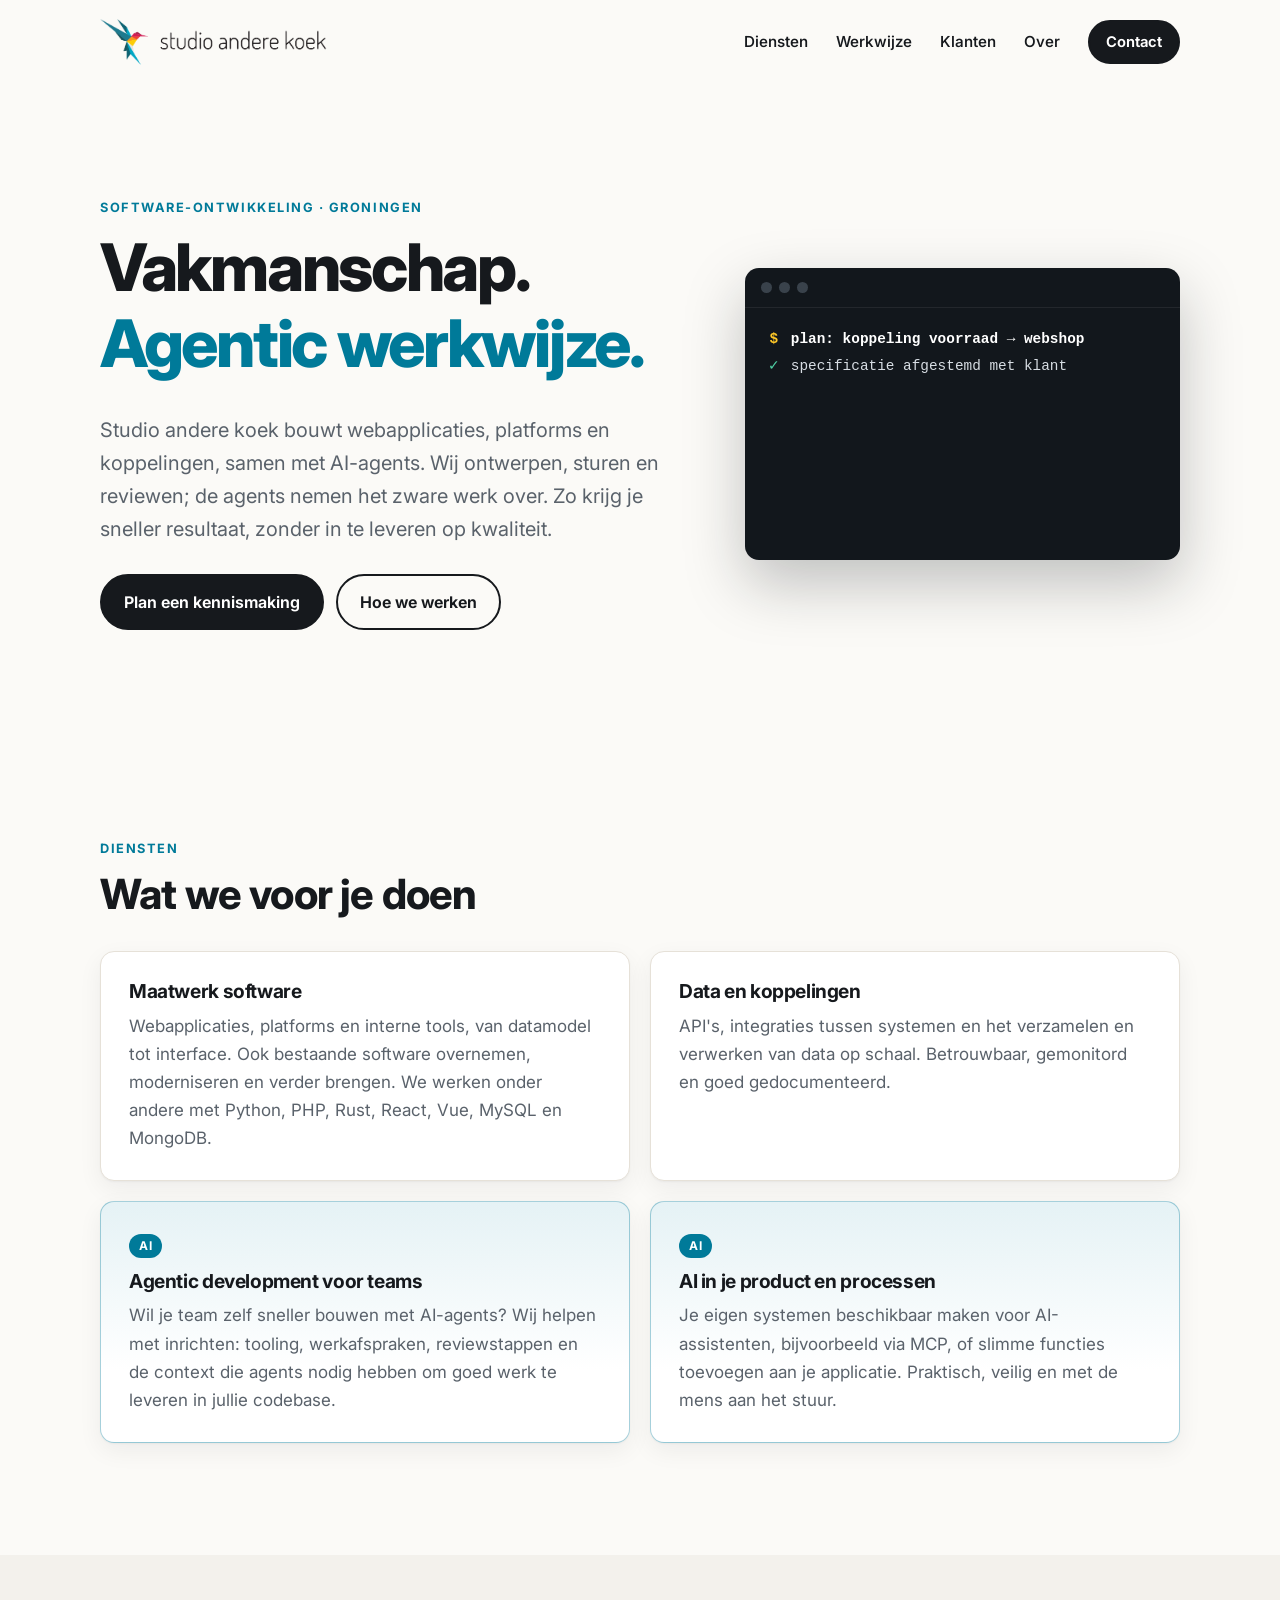
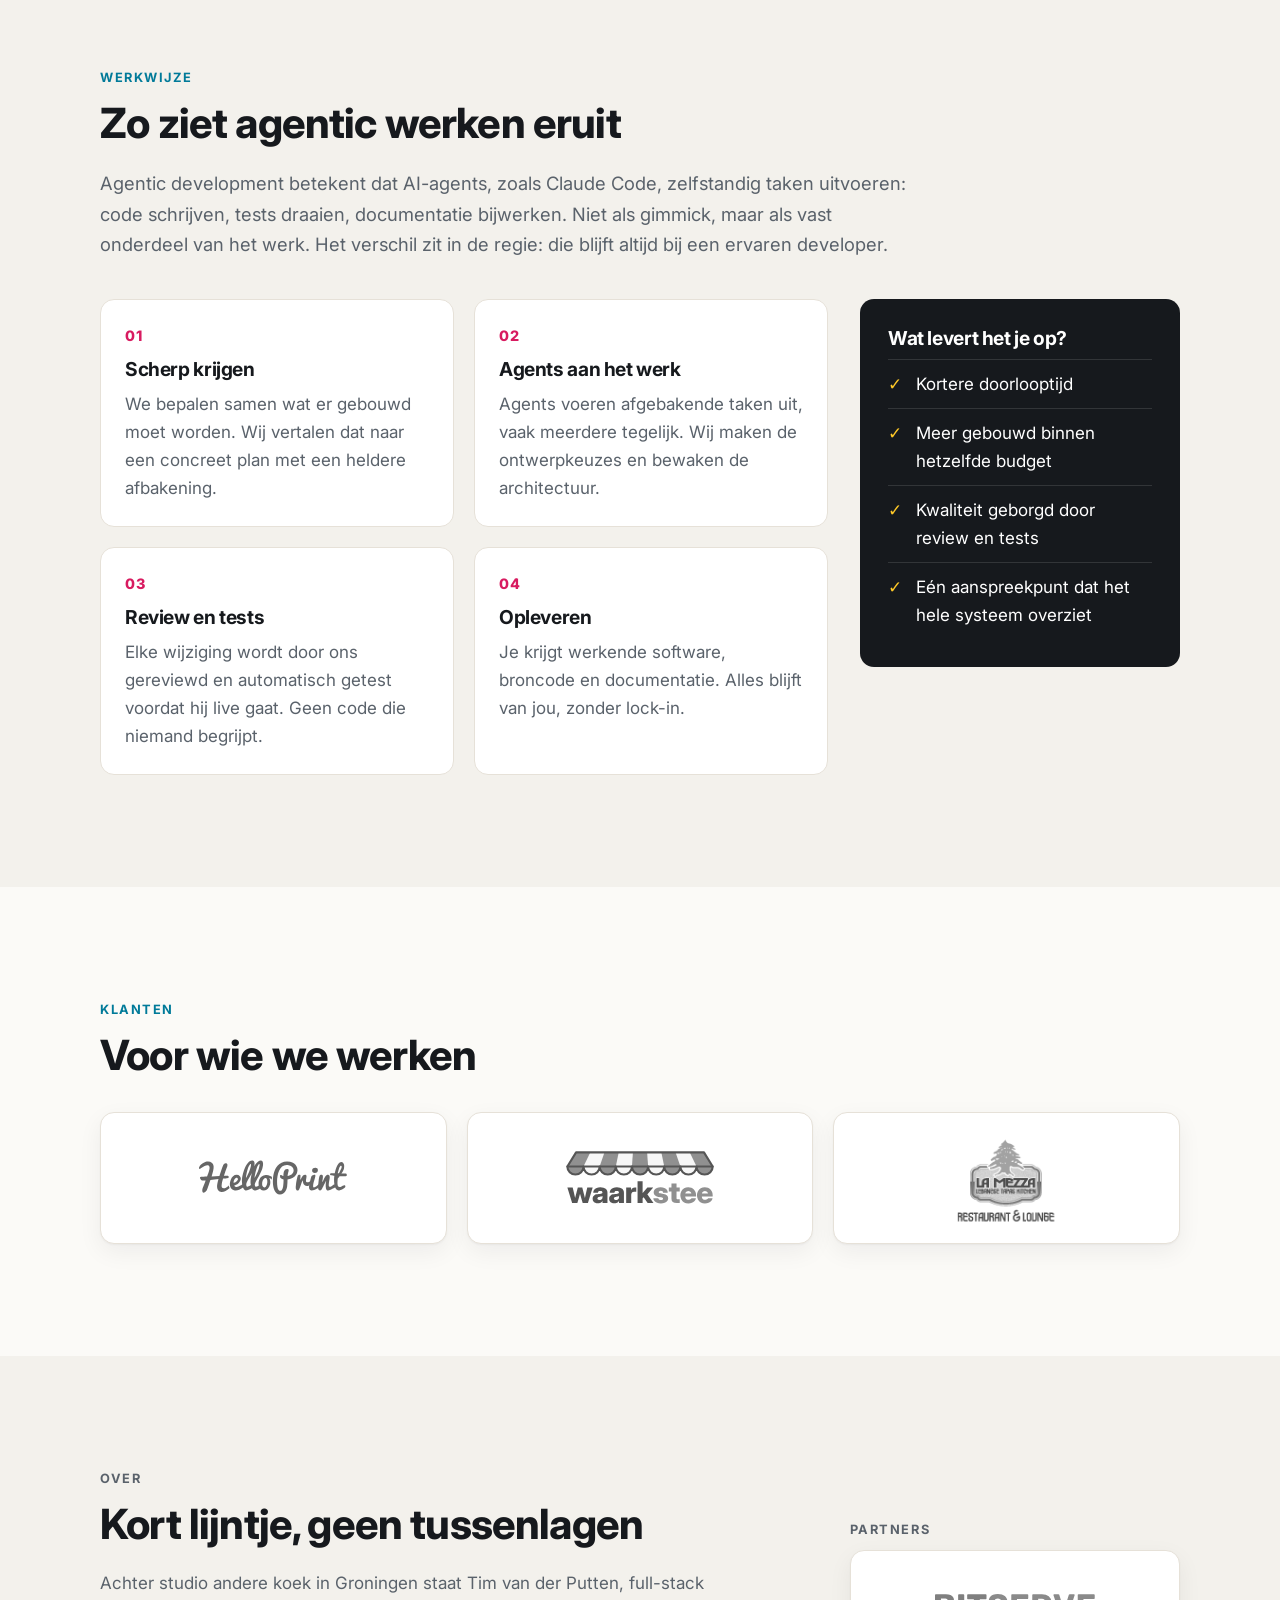
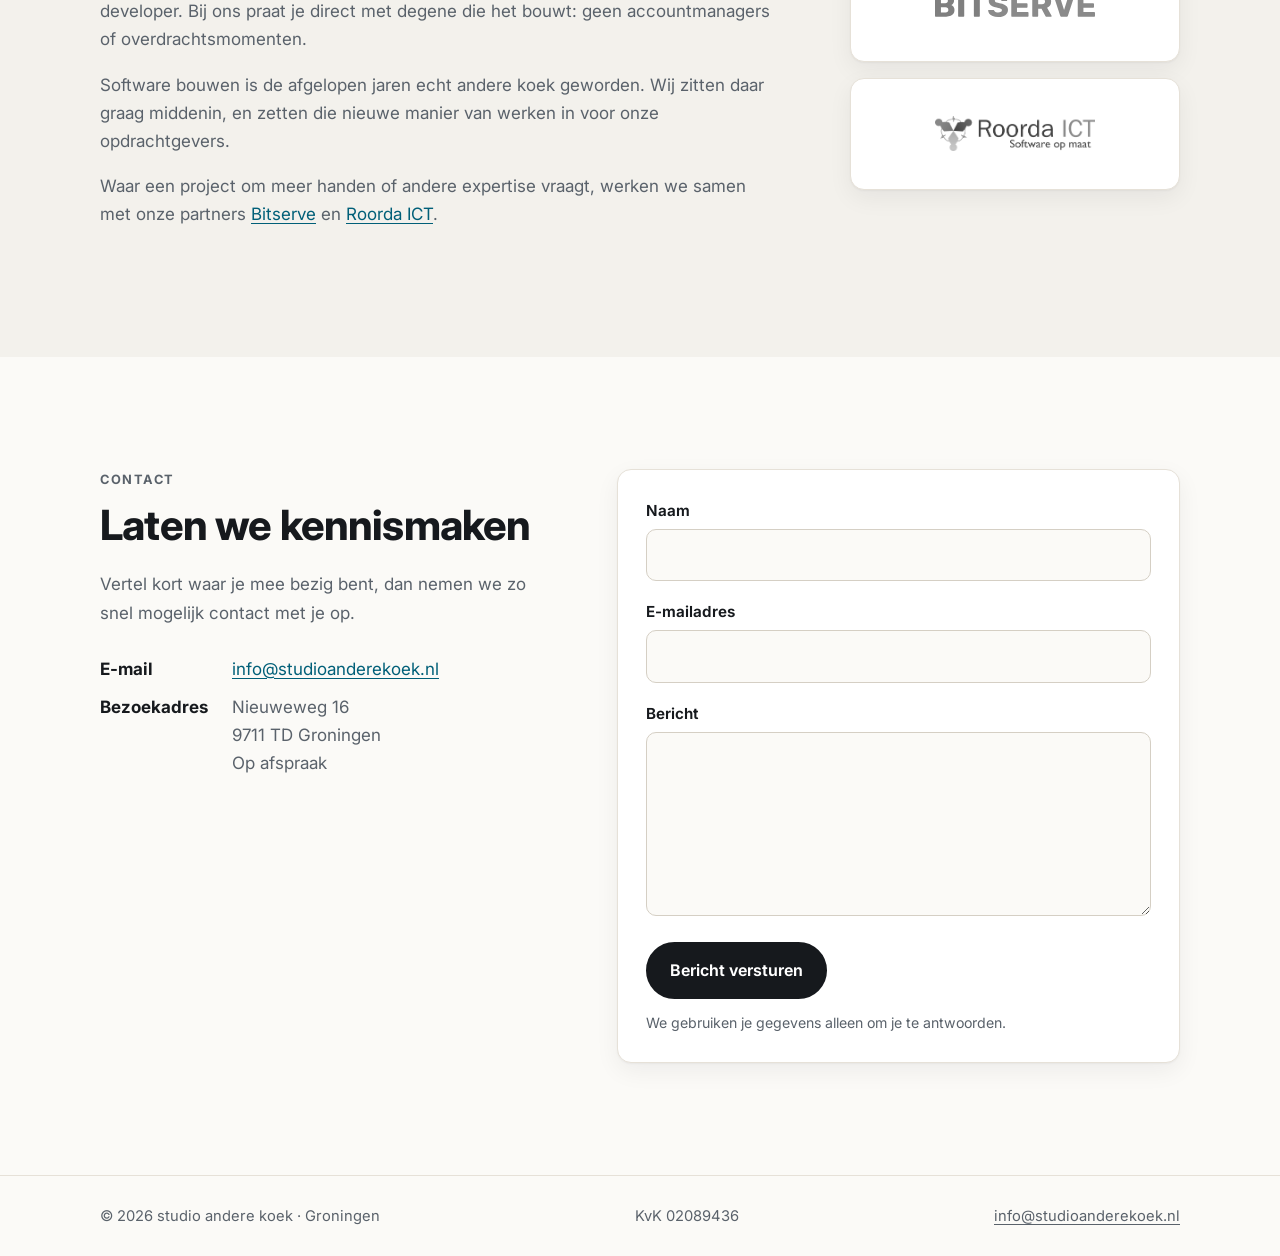
==== index.html @ f9247e09 "Logo-link scrolt weer helemaal naar boven id="top" stond op de sticky header, waardoor #top naar de " ====
<!doctype html>
<html lang="nl">
<head>
  <meta charset="utf-8">
  <meta name="viewport" content="width=device-width, initial-scale=1">
  <title>studio andere koek · software-ontwikkeling en agentic development in Groningen</title>
  <meta name="description" content="Studio andere koek bouwt webapplicaties, platforms en koppelingen met een agentic werkwijze: AI-agents doen het zware werk, ervaring houdt de regie.">
  <link rel="canonical" href="https://studioanderekoek.nl/">
  <meta property="og:type" content="website">
  <meta property="og:url" content="https://studioanderekoek.nl/">
  <meta property="og:title" content="studio andere koek">
  <meta property="og:description" content="Vakmanschap en een agentic werkwijze. Software-ontwikkeling vanuit Groningen.">
  <meta property="og:image" content="https://studioanderekoek.nl/img/logo.png">
  <meta name="theme-color" content="#fbfaf7">
  <link rel="icon" href="favicon.ico" sizes="16x16">
  <link rel="icon" type="image/png" href="img/icon-180.png">
  <link rel="apple-touch-icon" href="img/icon-180.png">
  <link rel="preload" href="fonts/inter.woff2" as="font" type="font/woff2" crossorigin>
  <link rel="stylesheet" href="css/style.css">
</head>
<body>

<a class="skip" href="#main">Naar de inhoud</a>

<header class="site-header">
  <div class="wrap header-row">
    <a class="brand" href="#top">
      <img src="img/logo.png" alt="studio andere koek" width="1177" height="234">
    </a>
    <nav class="nav" aria-label="Hoofdmenu">
      <a href="#diensten">Diensten</a>
      <a href="#werkwijze">Werkwijze</a>
      <a href="#klanten">Klanten</a>
      <a href="#over">Over</a>
      <a class="btn btn-small" href="#contact">Contact</a>
    </nav>
  </div>
</header>

<main id="main">

  <!-- HERO -->
  <section class="hero">
    <div class="wrap hero-grid">
      <div>
        <p class="eyebrow">Software-ontwikkeling · Groningen</p>
        <h1>Vakmanschap.<br><span class="accent">Agentic werkwijze.</span></h1>
        <p class="lead">
          Studio andere koek bouwt webapplicaties, platforms en koppelingen, samen met AI-agents.
          Wij ontwerpen, sturen en reviewen; de agents nemen het zware werk over. Zo krijg je sneller resultaat, zonder in te leveren op kwaliteit.
        </p>
        <div class="actions">
          <a class="btn" href="#contact">Plan een kennismaking</a>
          <a class="btn btn-ghost" href="#werkwijze">Hoe we werken</a>
        </div>
      </div>

      <figure class="terminal" aria-label="Voorbeeld van een agentic werksessie">
        <div class="terminal-bar" aria-hidden="true"><span></span><span></span><span></span></div>
        <ol class="terminal-body" id="terminal">
          <li class="t-cmd">plan: koppeling voorraad → webshop</li>
          <li class="t-done">specificatie afgestemd met klant</li>
          <li class="t-run">agent 1 · API-client + tests</li>
          <li class="t-run">agent 2 · synchronisatie-job</li>
          <li class="t-run">agent 3 · beheerscherm</li>
          <li class="t-done">menselijke review · alle tests groen</li>
          <li class="t-ship">klaar voor livegang</li>
        </ol>
      </figure>
    </div>
  </section>

  <!-- DIENSTEN -->
  <section class="section" id="diensten">
    <div class="wrap">
      <p class="eyebrow">Diensten</p>
      <h2>Wat we voor je doen</h2>
      <div class="grid grid-2">
        <article class="card">
          <h3>Maatwerk software</h3>
          <p>Webapplicaties, platforms en interne tools, van datamodel tot interface. Ook bestaande software overnemen, moderniseren en verder brengen. We werken onder andere met Python, PHP, Rust, React, Vue, MySQL en MongoDB.</p>
        </article>
        <article class="card">
          <h3>Data en koppelingen</h3>
          <p>API's, integraties tussen systemen en het verzamelen en verwerken van data op schaal. Betrouwbaar, gemonitord en goed gedocumenteerd.</p>
        </article>
        <article class="card card-ai">
          <span class="chip">AI</span>
          <h3>Agentic development voor teams</h3>
          <p>Wil je team zelf sneller bouwen met AI-agents? Wij helpen met inrichten: tooling, werkafspraken, reviewstappen en de context die agents nodig hebben om goed werk te leveren in jullie codebase.</p>
        </article>
        <article class="card card-ai">
          <span class="chip">AI</span>
          <h3>AI in je product en processen</h3>
          <p>Je eigen systemen beschikbaar maken voor AI-assistenten, bijvoorbeeld via MCP, of slimme functies toevoegen aan je applicatie. Praktisch, veilig en met de mens aan het stuur.</p>
        </article>
      </div>
    </div>
  </section>

  <!-- WERKWIJZE -->
  <section class="section section-alt" id="werkwijze">
    <div class="wrap">
      <p class="eyebrow">Werkwijze</p>
      <h2>Zo ziet agentic werken eruit</h2>
      <p class="intro">
        Agentic development betekent dat AI-agents, zoals Claude Code, zelfstandig taken uitvoeren: code schrijven, tests
        draaien, documentatie bijwerken. Niet als gimmick, maar als vast onderdeel van het werk.
        Het verschil zit in de regie: die blijft altijd bij een ervaren developer.
      </p>

      <div class="process">
        <ol class="steps">
          <li>
            <span class="step-no">01</span>
            <h3>Scherp krijgen</h3>
            <p>We bepalen samen wat er gebouwd moet worden. Wij vertalen dat naar een concreet plan met een heldere afbakening.</p>
          </li>
          <li>
            <span class="step-no">02</span>
            <h3>Agents aan het werk</h3>
            <p>Agents voeren afgebakende taken uit, vaak meerdere tegelijk. Wij maken de ontwerpkeuzes en bewaken de architectuur.</p>
          </li>
          <li>
            <span class="step-no">03</span>
            <h3>Review en tests</h3>
            <p>Elke wijziging wordt door ons gereviewd en automatisch getest voordat hij live gaat. Geen code die niemand begrijpt.</p>
          </li>
          <li>
            <span class="step-no">04</span>
            <h3>Opleveren</h3>
            <p>Je krijgt werkende software, broncode en documentatie. Alles blijft van jou, zonder lock-in.</p>
          </li>
        </ol>

        <aside class="benefits">
          <h3>Wat levert het je op?</h3>
          <ul>
            <li>Kortere doorlooptijd</li>
            <li>Meer gebouwd binnen hetzelfde budget</li>
            <li>Kwaliteit geborgd door review en tests</li>
            <li>Eén aanspreekpunt dat het hele systeem overziet</li>
          </ul>
        </aside>
      </div>
    </div>
  </section>

  <!-- KLANTEN -->
  <section class="section" id="klanten">
    <div class="wrap">
      <p class="eyebrow">Klanten</p>
      <h2>Voor wie we werken</h2>
      <ul class="logos">
        <li>
          <a href="https://www.helloprint.com/" rel="noopener">
            <img src="img/clients/helloprint.svg" alt="HelloPrint" width="132" height="32">
          </a>
        </li>
        <li>
          <a href="https://waarkstee.nl/" rel="noopener">
            <img src="img/clients/waarkstee.svg" alt="Waarkstee" width="635" height="238">
          </a>
        </li>
        <li>
          <a href="https://lamezza.nl/" rel="noopener">
            <img class="logo-tall" src="img/clients/lamezza.png" alt="La Mezza" width="150" height="110">
          </a>
        </li>
      </ul>
    </div>
  </section>

  <!-- OVER -->
  <section class="section section-alt" id="over">
    <div class="wrap about">
      <div>
        <p class="eyebrow">Over</p>
        <h2>Kort lijntje, geen tussenlagen</h2>
        <p>
          Achter studio andere koek in Groningen staat Tim van der Putten, full-stack developer.
          Bij ons praat je direct met degene die het bouwt: geen accountmanagers of
          overdrachtsmomenten.
        </p>
        <p>
          Software bouwen is de afgelopen jaren echt andere koek geworden. Wij zitten daar graag
          middenin, en zetten die nieuwe manier van werken in voor onze opdrachtgevers.
        </p>
        <p>
          Waar een project om meer handen of andere expertise vraagt, werken we samen met
          onze partners <a href="https://bitserve.nl/" rel="noopener">Bitserve</a> en
          <a href="https://roordaict.nl/" rel="noopener">Roorda ICT</a>.
        </p>
      </div>
      <aside class="about-partners" aria-labelledby="partners-title">
        <h3 class="partners-title" id="partners-title">Partners</h3>
        <ul class="logos logos-partners">
          <li>
            <a href="https://bitserve.nl/" rel="noopener">
              <img src="img/partners/bitserve.svg" alt="Bitserve" width="487" height="72">
            </a>
          </li>
          <li>
            <a href="https://roordaict.nl/" rel="noopener">
              <img src="img/partners/roorda-ict.png" alt="Roorda ICT" width="357" height="80">
            </a>
          </li>
        </ul>
      </aside>
    </div>
  </section>

  <!-- CONTACT -->
  <section class="section" id="contact">
    <div class="wrap contact">
      <div>
        <p class="eyebrow">Contact</p>
        <h2>Laten we kennismaken</h2>
        <p>Vertel kort waar je mee bezig bent, dan nemen we zo snel mogelijk contact met je op.</p>
        <dl class="details">
          <dt>E-mail</dt>
          <dd><a href="mailto:info@studioanderekoek.nl">info@studioanderekoek.nl</a></dd>
          <dt>Bezoekadres</dt>
          <dd>Nieuweweg 16<br>9711 TD Groningen<br>Op afspraak</dd>
        </dl>
      </div>

      <!-- Formulier via Web3Forms: deze access_key is gekoppeld aan tim@studioanderekoek.nl en mag publiek zijn -->
      <form class="form" id="contact-form" action="https://api.web3forms.com/submit" method="POST" novalidate>
        <input type="hidden" name="access_key" value="f7325b31-dae9-4327-af6a-4edb7e2ba346">
        <input type="hidden" name="subject" value="Nieuw bericht via studioanderekoek.nl">
        <input type="hidden" name="from_name" value="studioanderekoek.nl">
        <!-- Honeypot: onzichtbaar voor bezoekers; bots vullen het in en worden dan geweigerd -->
        <input type="checkbox" name="botcheck" class="hp" tabindex="-1" autocomplete="off" aria-hidden="true">

        <div class="field">
          <label for="f-name">Naam</label>
          <input id="f-name" name="name" type="text" autocomplete="name" required>
          <p class="error" id="f-name-error"></p>
        </div>
        <div class="field">
          <label for="f-email">E-mailadres</label>
          <input id="f-email" name="email" type="email" autocomplete="email" required>
          <p class="error" id="f-email-error"></p>
        </div>
        <div class="field">
          <label for="f-message">Bericht</label>
          <textarea id="f-message" name="message" rows="6" required></textarea>
          <p class="error" id="f-message-error"></p>
        </div>
        <div class="form-foot">
          <button class="btn" type="submit">Bericht versturen</button>
          <small>We gebruiken je gegevens alleen om je te antwoorden.</small>
        </div>
        <p class="form-status" role="status" aria-live="polite"></p>
      </form>
    </div>
  </section>

</main>

<footer class="site-footer">
  <div class="wrap footer-row">
    <span>&copy; <span id="year">2026</span> studio andere koek · Groningen</span>
    <span>KvK 02089436</span>
    <a href="mailto:info@studioanderekoek.nl">info@studioanderekoek.nl</a>
  </div>
</footer>

<script src="js/main.js" defer></script>
<!-- Bezoekersteller: GoatCounter (cookievrij, geen banner nodig). Telt niet op localhost. -->
<script data-goatcounter="https://studioanderekoek.goatcounter.com/count" async src="https://gc.zgo.at/count.js"></script>

</body>
</html>
---- css/style.css ----
/* studio andere koek — kleuren uit het kolibrie-logo */
:root {
  --bg: #fbfaf7;
  --bg-alt: #f3f1ec;
  --surface: #ffffff;
  --ink: #16191d;
  --muted: #5a626b;
  --line: #e6e1d8;
  --teal: #007a99;
  --teal-dark: #005f78;
  --teal-soft: #e5f2f5;
  --magenta: #d81b60;
  --sun: #ffc928;
  --term: #12171c;
  --term-ink: #d7dde3;
  --radius: 14px;
  --maxw: 1120px;
  --shadow: 0 1px 2px rgba(22, 25, 29, .04), 0 8px 24px rgba(22, 25, 29, .06);
}

@font-face {
  font-family: "Inter";
  src: url("../fonts/inter.woff2") format("woff2");
  font-weight: 400 800;
  font-style: normal;
  font-display: swap;
}

*, *::before, *::after { box-sizing: border-box; }
html { scroll-behavior: smooth; scroll-padding-top: 92px; -webkit-text-size-adjust: 100%; }
body {
  margin: 0;
  background: var(--bg);
  color: var(--ink);
  font-family: "Inter", system-ui, -apple-system, "Segoe UI", Roboto, sans-serif;
  font-size: 1.0625rem;
  line-height: 1.65;
  -webkit-font-smoothing: antialiased;
}
img { max-width: 100%; height: auto; display: block; }
a { color: var(--teal-dark); text-underline-offset: 3px; }
a:hover { color: var(--teal); }
:focus-visible { outline: 3px solid var(--sun); outline-offset: 3px; border-radius: 4px; }

h1, h2, h3 { line-height: 1.15; letter-spacing: -.02em; margin: 0 0 .5em; }
h1 { font-size: clamp(2.4rem, 5.4vw, 4.1rem); font-weight: 800; letter-spacing: -.035em; }
h2 { font-size: clamp(1.8rem, 3.4vw, 2.6rem); font-weight: 750; }
h3 { font-size: 1.2rem; font-weight: 700; }
p { margin: 0 0 1em; }

.wrap { max-width: var(--maxw); margin: 0 auto; padding: 0 20px; }
.skip { position: absolute; left: -9999px; }
.skip:focus { left: 16px; top: 12px; z-index: 100; background: var(--surface); padding: 8px 14px; }

.eyebrow {
  margin: 0 0 12px;
  font-size: .8rem; font-weight: 700; letter-spacing: .12em; text-transform: uppercase;
  color: var(--teal);
}
.accent { color: var(--teal); }

/* Knoppen */
.btn {
  display: inline-flex; align-items: center; justify-content: center;
  padding: 13px 22px; border-radius: 999px; border: 2px solid var(--ink);
  background: var(--ink); color: #fff; font: inherit; font-weight: 650; font-size: 1rem;
  text-decoration: none; cursor: pointer;
  transition: background .15s ease, border-color .15s ease, color .15s ease, transform .15s ease;
}
.btn:hover { background: var(--teal-dark); border-color: var(--teal-dark); color: #fff; transform: translateY(-1px); }
.btn:disabled { opacity: .6; cursor: progress; transform: none; }
.btn-ghost { background: transparent; color: var(--ink); }
.btn-ghost:hover { background: var(--ink); border-color: var(--ink); }
.btn-small { padding: 8px 16px; font-size: .92rem; }

/* Header */
.site-header {
  position: sticky; top: 0; z-index: 50;
  background: rgba(251, 250, 247, .88);
  backdrop-filter: saturate(1.4) blur(10px);
  -webkit-backdrop-filter: saturate(1.4) blur(10px);
  border-bottom: 1px solid transparent;
  transition: border-color .2s ease;
}
.site-header.is-scrolled { border-bottom-color: var(--line); }
.header-row { display: flex; align-items: center; justify-content: space-between; gap: 16px; height: 84px; }
.brand img { height: 46px; width: auto; }
.nav { display: flex; align-items: center; gap: 28px; }
.nav a:not(.btn) { color: var(--ink); text-decoration: none; font-weight: 550; font-size: .95rem; }
.nav a:not(.btn):hover { color: var(--teal); }
@media (max-width: 760px) {
  .nav a:not(.btn) { display: none; }
  .brand img { height: 36px; }
}

/* Hero */
.hero { padding: clamp(56px, 9vw, 112px) 0 clamp(56px, 8vw, 96px); }
.hero-grid { display: grid; grid-template-columns: 1.15fr .85fr; gap: 56px; align-items: center; }
.lead { font-size: clamp(1.1rem, 1.6vw, 1.25rem); color: var(--muted); max-width: 36em; }
.actions { display: flex; flex-wrap: wrap; gap: 12px; margin-top: 28px; }
@media (max-width: 900px) { .hero-grid { grid-template-columns: 1fr; gap: 40px; } }

.terminal {
  margin: 0; background: var(--term); color: var(--term-ink);
  border-radius: var(--radius); box-shadow: 0 24px 60px rgba(18, 23, 28, .25);
  overflow: hidden;
  font-family: ui-monospace, "SF Mono", SFMono-Regular, Menlo, Consolas, monospace;
  font-size: .9rem; line-height: 1.5;
}
.terminal-bar { display: flex; gap: 7px; padding: 14px 16px; border-bottom: 1px solid rgba(255, 255, 255, .07); }
.terminal-bar span { width: 11px; height: 11px; border-radius: 50%; background: #39424b; }
.terminal-body { list-style: none; margin: 0; padding: 18px 20px 22px; min-height: 252px; }
.terminal-body li { padding: 3px 0 3px 26px; position: relative; }
.terminal-body li::before { position: absolute; left: 0; width: 18px; text-align: center; }
.t-cmd { color: #fff; font-weight: 600; }
.t-cmd::before { content: "$"; color: var(--sun); }
.t-done::before { content: "✓"; color: #4fd1a5; }
.t-run::before { content: "●"; color: var(--sun); }
.t-ship { color: #fff; }
.t-ship::before { content: "→"; color: var(--magenta); }
/* Animatie (alleen met JS; zonder JS staat alles gewoon in beeld) */
.terminal-body.is-playing li { opacity: 0; transform: translateY(4px); transition: opacity .35s ease, transform .35s ease; }
.terminal-body.is-playing li.is-in { opacity: 1; transform: none; }
.terminal-body .t-run.is-busy::before { animation: pulse 1s ease-in-out infinite; }
.terminal-body .t-run.is-finished::before { content: "✓"; color: #4fd1a5; animation: none; }
@keyframes pulse { 50% { opacity: .25; } }

/* Secties */
.section { padding: clamp(64px, 9vw, 112px) 0; }
.section-alt { background: var(--bg-alt); }
.intro { font-size: 1.15rem; color: var(--muted); max-width: 44em; margin-bottom: 40px; }

.grid { display: grid; gap: 20px; margin-top: 32px; }
.grid-2 { grid-template-columns: repeat(2, 1fr); }
.grid-3 { grid-template-columns: repeat(3, 1fr); }
@media (max-width: 860px) { .grid-3 { grid-template-columns: 1fr; } }
@media (max-width: 700px) { .grid-2 { grid-template-columns: 1fr; } }

.card {
  position: relative;
  background: var(--surface); border: 1px solid var(--line); border-radius: var(--radius);
  padding: 28px; box-shadow: var(--shadow);
}
.card p { color: var(--muted); margin: 0; }
.card-ai { border-color: rgba(0, 122, 153, .35); background: linear-gradient(180deg, var(--teal-soft), var(--surface) 70%); }
.chip {
  display: inline-block; margin-bottom: 12px; padding: 2px 10px; border-radius: 999px;
  background: var(--teal); color: #fff; font-size: .75rem; font-weight: 700; letter-spacing: .06em;
}

/* Werkwijze */
.process { display: grid; grid-template-columns: 1fr 320px; gap: 32px; align-items: start; }
.steps { list-style: none; margin: 0; padding: 0; display: grid; grid-template-columns: repeat(2, 1fr); gap: 20px; }
.steps li { background: var(--surface); border: 1px solid var(--line); border-radius: var(--radius); padding: 24px; }
.steps p { color: var(--muted); margin: 0; }
.step-no { display: block; margin-bottom: 10px; font-weight: 800; font-size: .9rem; color: var(--magenta); letter-spacing: .04em; }
.benefits { background: var(--ink); color: #fff; border-radius: var(--radius); padding: 28px; position: sticky; top: 108px; }
.benefits ul { list-style: none; margin: 0; padding: 0; }
.benefits li { padding: 10px 0 10px 28px; position: relative; border-top: 1px solid rgba(255, 255, 255, .12); }
.benefits li::before { content: "✓"; position: absolute; left: 0; color: var(--sun); font-weight: 700; }
@media (max-width: 900px) {
  .process { grid-template-columns: 1fr; }
  .benefits { position: static; }
}
@media (max-width: 600px) { .steps { grid-template-columns: 1fr; } }

/* Klanten en technieken */
.logos { list-style: none; margin: 32px 0 0; padding: 0; display: grid; grid-template-columns: repeat(3, 1fr); gap: 20px; }
.logos li > * {
  display: grid; place-items: center; height: 132px; padding: 14px 36px;
  background: var(--surface); border: 1px solid var(--line); border-radius: var(--radius); box-shadow: var(--shadow);
}
.logos img { width: 150px; height: auto; max-width: 100%; filter: grayscale(1); opacity: .75; transition: filter .2s ease, opacity .2s ease; }
.logos img.logo-tall { width: auto; height: 104px; }
.logos a:hover img, .logos a:focus-visible img { filter: none; opacity: 1; }
@media (max-width: 700px) { .logos { grid-template-columns: 1fr; } .logos li > * { height: 112px; } }

/* Over: verhaal links, partners rechts */
.about { display: grid; grid-template-columns: 1.35fr .65fr; gap: 64px; align-items: center; }
.about p { max-width: 40em; color: var(--muted); }
.partners-title { margin: 0; font-size: .8rem; font-weight: 700; letter-spacing: .12em; text-transform: uppercase; color: var(--muted); }
.logos-partners { margin-top: 12px; grid-template-columns: 1fr; gap: 16px; }
.logos-partners li > * { height: 112px; }
.logos-partners img { width: 160px; }
@media (max-width: 860px) {
  .about { grid-template-columns: 1fr; gap: 32px; }
  .logos-partners { grid-template-columns: repeat(2, 1fr); }
  .logos-partners li > * { height: 96px; }
  .logos-partners img { width: 130px; }
}

/* Contact */
.contact { display: grid; grid-template-columns: .9fr 1.1fr; gap: 56px; align-items: start; }
.contact > div > p { color: var(--muted); }
.details { margin: 28px 0 0; display: grid; grid-template-columns: auto 1fr; gap: 10px 24px; }
.details dt { font-weight: 700; }
.details dd { margin: 0; color: var(--muted); }
@media (max-width: 860px) { .contact { grid-template-columns: 1fr; gap: 36px; } }

.form { background: var(--surface); border: 1px solid var(--line); border-radius: var(--radius); padding: 28px; box-shadow: var(--shadow); }
.field { margin-bottom: 18px; }
.field label { display: block; font-weight: 650; font-size: .95rem; margin-bottom: 6px; }
.field input, .field textarea {
  width: 100%; padding: 12px 14px; border-radius: 10px; border: 1px solid #d5cfc4;
  background: var(--bg); color: var(--ink); font: inherit; font-size: 1rem;
  transition: border-color .15s ease, box-shadow .15s ease;
}
.field textarea { resize: vertical; min-height: 140px; }
.field input:focus, .field textarea:focus { outline: none; border-color: var(--teal); box-shadow: 0 0 0 3px rgba(0, 122, 153, .18); }
.field.has-error input, .field.has-error textarea { border-color: var(--magenta); }
.error { margin: 6px 0 0; font-size: .88rem; color: var(--magenta); min-height: 0; }
.error:empty { display: none; }
.form-foot { display: flex; flex-wrap: wrap; align-items: center; gap: 12px 16px; }
.form-foot small { color: var(--muted); }
.form-status { margin: 16px 0 0; }
.form-status:empty { display: none; }
.form.is-sent > :not(.form-status) { display: none; }
.form.is-sent .form-status { margin: 0; padding: 24px; text-align: center; font-size: 1.1rem; }
.hp { position: absolute; left: -9999px; width: 1px; height: 1px; opacity: 0; }
@media (max-width: 600px) { .form-foot .btn { width: 100%; } }

/* Footer */
.site-footer { border-top: 1px solid var(--line); padding: 28px 0; font-size: .92rem; color: var(--muted); }
.footer-row { display: flex; flex-wrap: wrap; justify-content: space-between; gap: 8px 24px; }
.site-footer a { color: var(--muted); }

/* Placeholders: alles wat nog door Tim bevestigd moet worden */
mark.todo {
  background: #fff1a8; color: #5c4a00; padding: 0 .25em; border-radius: 4px;
  outline: 1px dashed #d4a800; font-weight: inherit;
}
.todo-pill {
  position: fixed; left: 16px; bottom: 16px; z-index: 60;
  padding: 10px 16px; border-radius: 999px; border: 1px solid #d4a800;
  background: #fff1a8; color: #5c4a00; font: inherit; font-size: .9rem; font-weight: 650;
  box-shadow: var(--shadow); cursor: pointer;
}

@media (prefers-reduced-motion: reduce) {
  html { scroll-behavior: auto; }
  *, *::before, *::after { transition: none !important; animation: none !important; }
}
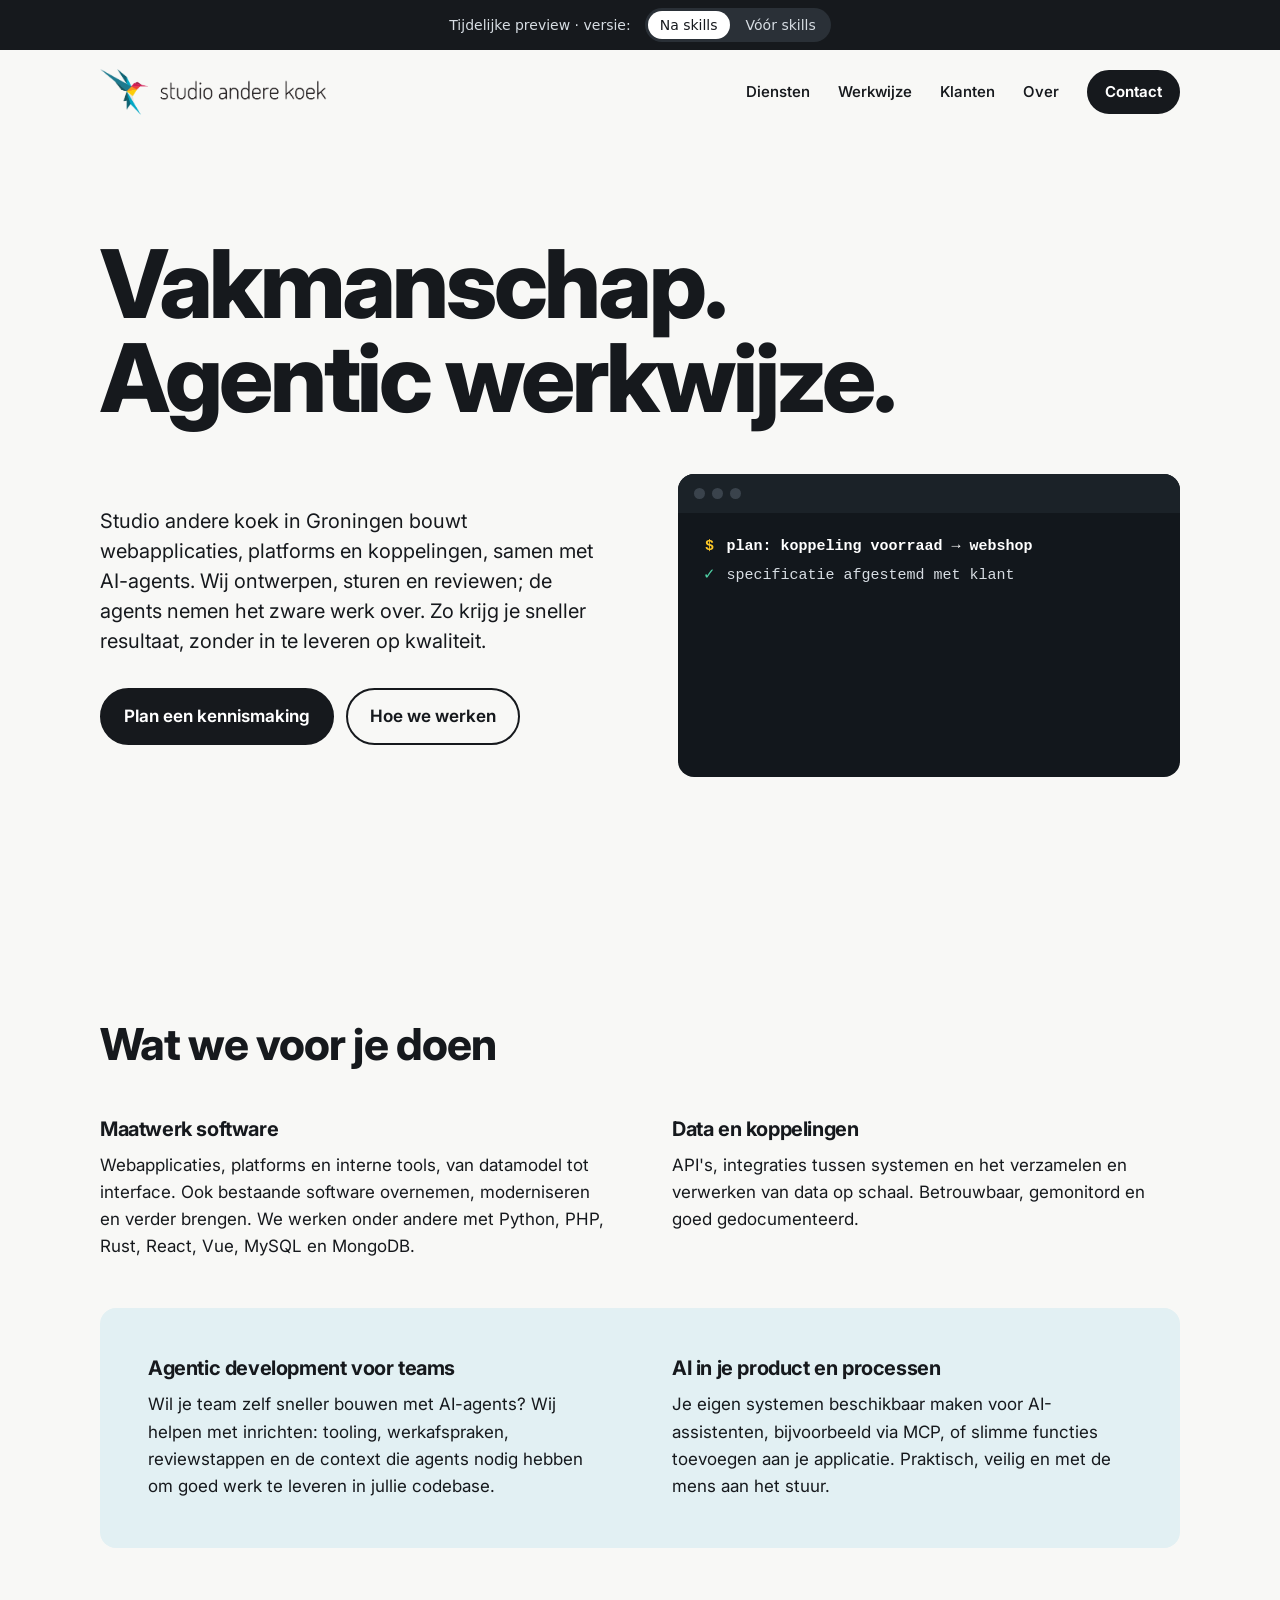
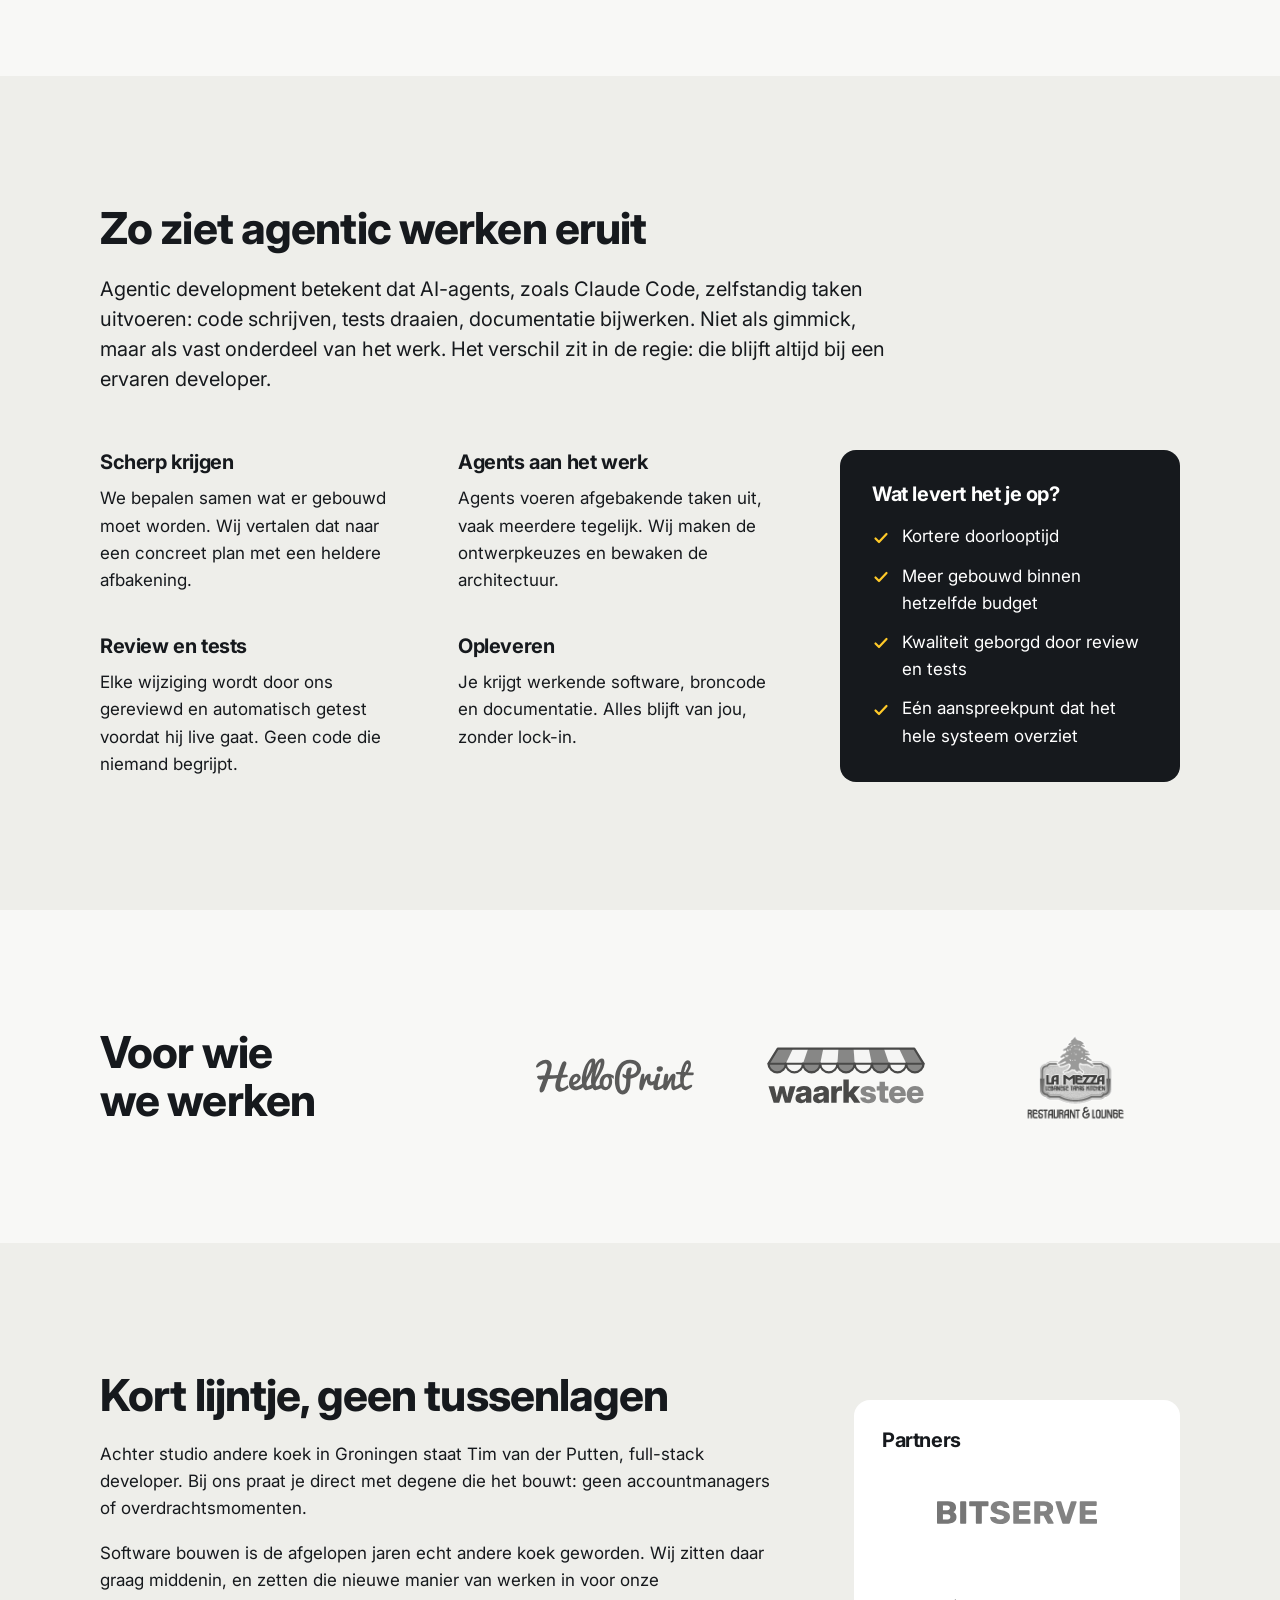
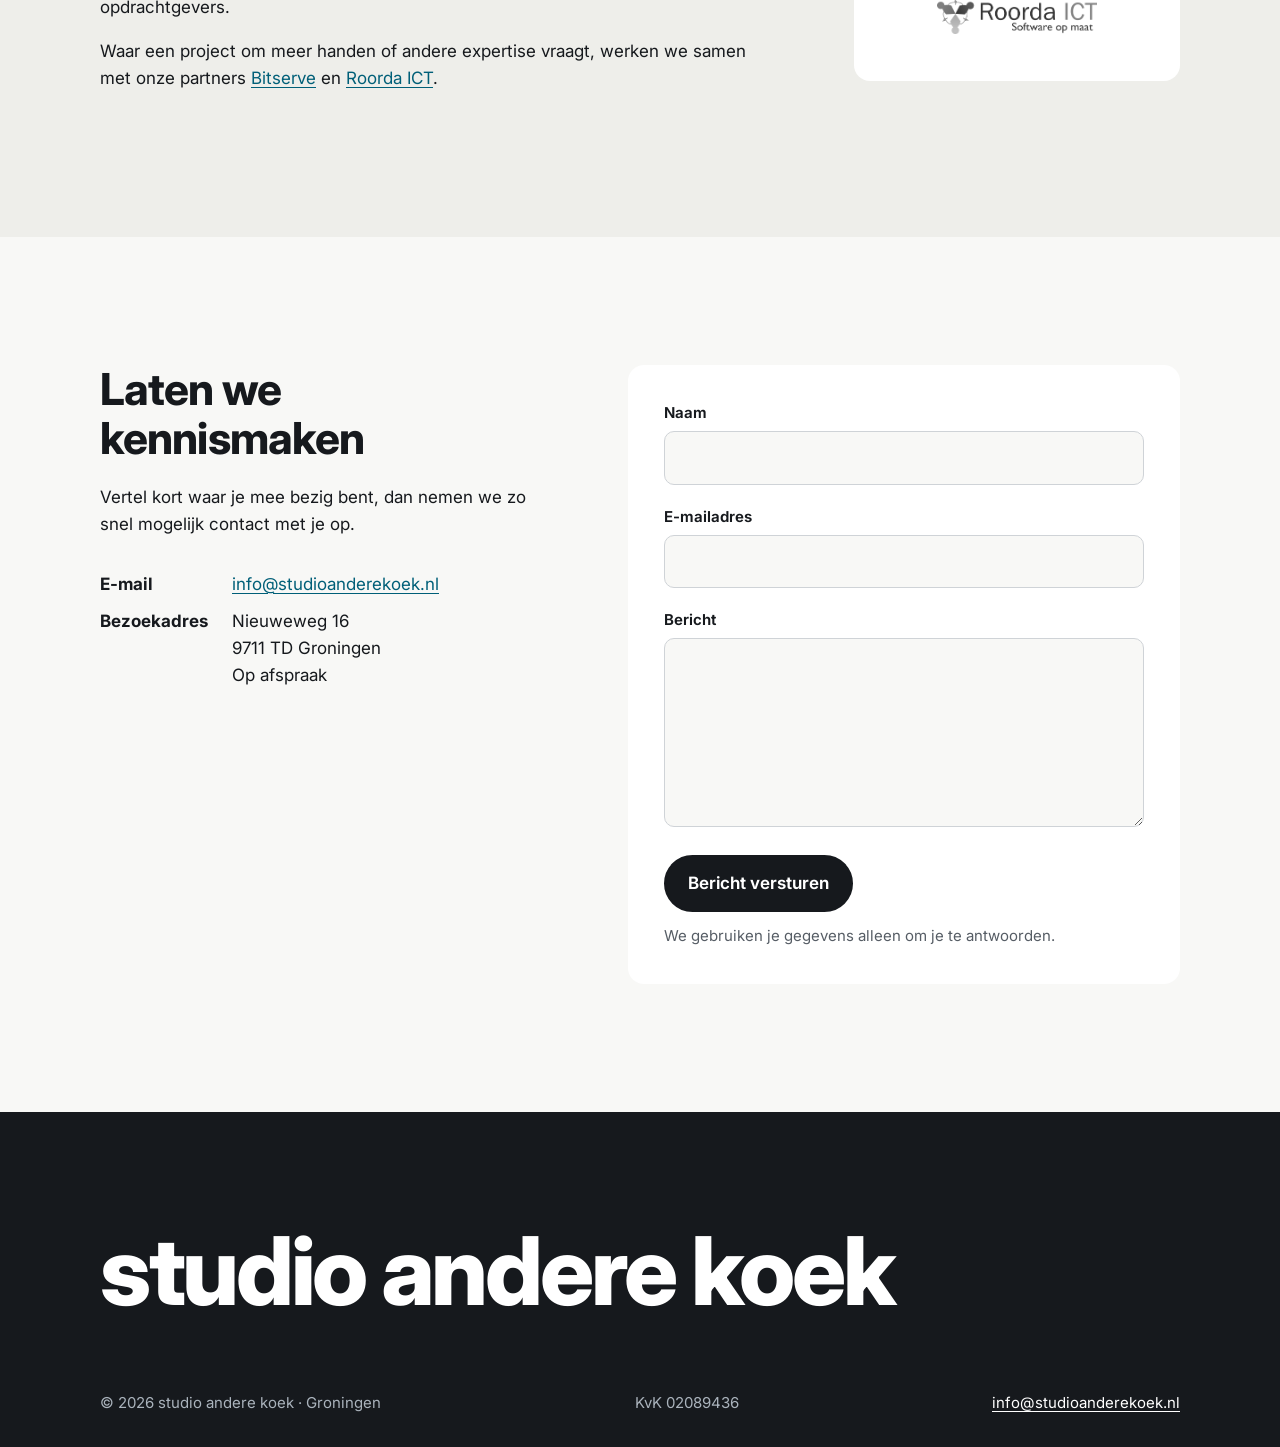
==== commit 0db7f87c: "Polish-pass met de design-skills (impeccable, taste-skill, animate) Zelfde opbouw en identiteit, zon" ====
--- a/index.html
+++ b/index.html
@@ -17,6 +17,7 @@
   <link rel="apple-touch-icon" href="img/icon-180.png">
   <link rel="preload" href="fonts/inter.woff2" as="font" type="font/woff2" crossorigin>
   <link rel="stylesheet" href="css/style.css">
+  <script>document.documentElement.classList.add('js');setTimeout(function(){if(!window.revealReady)document.documentElement.classList.remove('js')},3000);</script>
 </head>
 <body>
 
@@ -41,12 +42,12 @@
 
   <!-- HERO -->
   <section class="hero">
-    <div class="wrap hero-grid">
+    <div class="wrap">
+      <h1>Vakmanschap.<br>Agentic werkwijze.</h1>
+      <div class="hero-grid">
       <div>
-        <p class="eyebrow">Software-ontwikkeling · Groningen</p>
-        <h1>Vakmanschap.<br><span class="accent">Agentic werkwijze.</span></h1>
         <p class="lead">
-          Studio andere koek bouwt webapplicaties, platforms en koppelingen, samen met AI-agents.
+          Studio andere koek in Groningen bouwt webapplicaties, platforms en koppelingen, samen met AI-agents.
           Wij ontwerpen, sturen en reviewen; de agents nemen het zware werk over. Zo krijg je sneller resultaat, zonder in te leveren op kwaliteit.
         </p>
         <div class="actions">
@@ -55,45 +56,45 @@
         </div>
       </div>
 
-      <figure class="terminal" aria-label="Voorbeeld van een agentic werksessie">
+      <figure class="terminal" data-ui aria-label="Voorbeeld van een agentic werksessie">
         <div class="terminal-bar" aria-hidden="true"><span></span><span></span><span></span></div>
         <ol class="terminal-body" id="terminal">
-          <li class="t-cmd">plan: koppeling voorraad → webshop</li>
-          <li class="t-done">specificatie afgestemd met klant</li>
-          <li class="t-run">agent 1 · API-client + tests</li>
-          <li class="t-run">agent 2 · synchronisatie-job</li>
-          <li class="t-run">agent 3 · beheerscherm</li>
-          <li class="t-done">menselijke review · alle tests groen</li>
-          <li class="t-ship">klaar voor livegang</li>
+          <li class="t-cmd"><code>plan: koppeling voorraad → webshop</code></li>
+          <li class="t-done"><code>specificatie afgestemd met klant</code></li>
+          <li class="t-run"><code>agent 1 · API-client + tests</code></li>
+          <li class="t-run"><code>agent 2 · synchronisatie-job</code></li>
+          <li class="t-run"><code>agent 3 · beheerscherm</code></li>
+          <li class="t-done"><code>menselijke review · alle tests groen</code></li>
+          <li class="t-ship"><code>klaar voor livegang</code></li>
         </ol>
       </figure>
+      </div>
     </div>
   </section>
 
   <!-- DIENSTEN -->
   <section class="section" id="diensten">
     <div class="wrap">
-      <p class="eyebrow">Diensten</p>
-      <h2>Wat we voor je doen</h2>
-      <div class="grid grid-2">
-        <article class="card">
+      <h2 data-reveal>Wat we voor je doen</h2>
+      <div class="services">
+        <article class="service" data-reveal>
           <h3>Maatwerk software</h3>
           <p>Webapplicaties, platforms en interne tools, van datamodel tot interface. Ook bestaande software overnemen, moderniseren en verder brengen. We werken onder andere met Python, PHP, Rust, React, Vue, MySQL en MongoDB.</p>
         </article>
-        <article class="card">
+        <article class="service" data-reveal>
           <h3>Data en koppelingen</h3>
           <p>API's, integraties tussen systemen en het verzamelen en verwerken van data op schaal. Betrouwbaar, gemonitord en goed gedocumenteerd.</p>
         </article>
-        <article class="card card-ai">
-          <span class="chip">AI</span>
+        <div class="services-ai" data-reveal>
+        <article class="service">
           <h3>Agentic development voor teams</h3>
           <p>Wil je team zelf sneller bouwen met AI-agents? Wij helpen met inrichten: tooling, werkafspraken, reviewstappen en de context die agents nodig hebben om goed werk te leveren in jullie codebase.</p>
         </article>
-        <article class="card card-ai">
-          <span class="chip">AI</span>
+        <article class="service">
           <h3>AI in je product en processen</h3>
           <p>Je eigen systemen beschikbaar maken voor AI-assistenten, bijvoorbeeld via MCP, of slimme functies toevoegen aan je applicatie. Praktisch, veilig en met de mens aan het stuur.</p>
         </article>
+        </div>
       </div>
     </div>
   </section>
@@ -101,9 +102,8 @@
   <!-- WERKWIJZE -->
   <section class="section section-alt" id="werkwijze">
     <div class="wrap">
-      <p class="eyebrow">Werkwijze</p>
-      <h2>Zo ziet agentic werken eruit</h2>
-      <p class="intro">
+      <h2 data-reveal>Zo ziet agentic werken eruit</h2>
+      <p class="intro" data-reveal>
         Agentic development betekent dat AI-agents, zoals Claude Code, zelfstandig taken uitvoeren: code schrijven, tests
         draaien, documentatie bijwerken. Niet als gimmick, maar als vast onderdeel van het werk.
         Het verschil zit in de regie: die blijft altijd bij een ervaren developer.
@@ -111,29 +111,25 @@
 
       <div class="process">
         <ol class="steps">
-          <li>
-            <span class="step-no">01</span>
+          <li data-reveal>
             <h3>Scherp krijgen</h3>
             <p>We bepalen samen wat er gebouwd moet worden. Wij vertalen dat naar een concreet plan met een heldere afbakening.</p>
           </li>
-          <li>
-            <span class="step-no">02</span>
+          <li data-reveal>
             <h3>Agents aan het werk</h3>
             <p>Agents voeren afgebakende taken uit, vaak meerdere tegelijk. Wij maken de ontwerpkeuzes en bewaken de architectuur.</p>
           </li>
-          <li>
-            <span class="step-no">03</span>
+          <li data-reveal>
             <h3>Review en tests</h3>
             <p>Elke wijziging wordt door ons gereviewd en automatisch getest voordat hij live gaat. Geen code die niemand begrijpt.</p>
           </li>
-          <li>
-            <span class="step-no">04</span>
+          <li data-reveal>
             <h3>Opleveren</h3>
             <p>Je krijgt werkende software, broncode en documentatie. Alles blijft van jou, zonder lock-in.</p>
           </li>
         </ol>
 
-        <aside class="benefits">
+        <aside class="benefits" data-reveal>
           <h3>Wat levert het je op?</h3>
           <ul>
             <li>Kortere doorlooptijd</li>
@@ -147,11 +143,10 @@
   </section>
 
   <!-- KLANTEN -->
-  <section class="section" id="klanten">
-    <div class="wrap">
-      <p class="eyebrow">Klanten</p>
-      <h2>Voor wie we werken</h2>
-      <ul class="logos">
+  <section class="section section-tight" id="klanten">
+    <div class="wrap clients">
+      <h2 data-reveal>Voor wie we werken</h2>
+      <ul class="logos" data-reveal>
         <li>
           <a href="https://www.helloprint.com/" rel="noopener">
             <img src="img/clients/helloprint.svg" alt="HelloPrint" width="132" height="32">
@@ -175,24 +170,23 @@
   <section class="section section-alt" id="over">
     <div class="wrap about">
       <div>
-        <p class="eyebrow">Over</p>
-        <h2>Kort lijntje, geen tussenlagen</h2>
-        <p>
+        <h2 data-reveal>Kort lijntje, geen tussenlagen</h2>
+        <p data-reveal>
           Achter studio andere koek in Groningen staat Tim van der Putten, full-stack developer.
           Bij ons praat je direct met degene die het bouwt: geen accountmanagers of
           overdrachtsmomenten.
         </p>
-        <p>
+        <p data-reveal>
           Software bouwen is de afgelopen jaren echt andere koek geworden. Wij zitten daar graag
           middenin, en zetten die nieuwe manier van werken in voor onze opdrachtgevers.
         </p>
-        <p>
+        <p data-reveal>
           Waar een project om meer handen of andere expertise vraagt, werken we samen met
           onze partners <a href="https://bitserve.nl/" rel="noopener">Bitserve</a> en
           <a href="https://roordaict.nl/" rel="noopener">Roorda ICT</a>.
         </p>
       </div>
-      <aside class="about-partners" aria-labelledby="partners-title">
+      <aside class="about-partners" aria-labelledby="partners-title" data-reveal>
         <h3 class="partners-title" id="partners-title">Partners</h3>
         <ul class="logos logos-partners">
           <li>
@@ -214,10 +208,9 @@
   <section class="section" id="contact">
     <div class="wrap contact">
       <div>
-        <p class="eyebrow">Contact</p>
-        <h2>Laten we kennismaken</h2>
-        <p>Vertel kort waar je mee bezig bent, dan nemen we zo snel mogelijk contact met je op.</p>
-        <dl class="details">
+        <h2 data-reveal>Laten we kennismaken</h2>
+        <p data-reveal>Vertel kort waar je mee bezig bent, dan nemen we zo snel mogelijk contact met je op.</p>
+        <dl class="details" data-reveal>
           <dt>E-mail</dt>
           <dd><a href="mailto:info@studioanderekoek.nl">info@studioanderekoek.nl</a></dd>
           <dt>Bezoekadres</dt>
@@ -226,7 +219,7 @@
       </div>
 
       <!-- Formulier via Web3Forms: deze access_key is gekoppeld aan tim@studioanderekoek.nl en mag publiek zijn -->
-      <form class="form" id="contact-form" action="https://api.web3forms.com/submit" method="POST" novalidate>
+      <form class="form" id="contact-form" data-reveal action="https://api.web3forms.com/submit" method="POST" novalidate>
         <input type="hidden" name="access_key" value="f7325b31-dae9-4327-af6a-4edb7e2ba346">
         <input type="hidden" name="subject" value="Nieuw bericht via studioanderekoek.nl">
         <input type="hidden" name="from_name" value="studioanderekoek.nl">
@@ -260,6 +253,9 @@
 </main>
 
 <footer class="site-footer">
+  <div class="wrap">
+    <p class="footer-name">studio andere koek</p>
+  </div>
   <div class="wrap footer-row">
     <span>&copy; <span id="year">2026</span> studio andere koek · Groningen</span>
     <span>KvK 02089436</span>
@@ -268,6 +264,8 @@
 </footer>
 
 <script src="js/main.js" defer></script>
+<!-- TIJDELIJK: versiekeuze, verwijderen vóór lancering -->
+<script src="versiebalk.js" defer></script>
 <!-- Bezoekersteller: GoatCounter (cookievrij, geen banner nodig). Telt niet op localhost. -->
 <script data-goatcounter="https://studioanderekoek.goatcounter.com/count" async src="https://gc.zgo.at/count.js"></script>
 
--- a/css/style.css
+++ b/css/style.css
@@ -1,21 +1,31 @@
 /* studio andere koek — kleuren uit het kolibrie-logo */
 :root {
-  --bg: #fbfaf7;
-  --bg-alt: #f3f1ec;
+  --bg: #f8f8f6;
+  --bg-alt: #eeeeea;
   --surface: #ffffff;
   --ink: #16191d;
-  --muted: #5a626b;
-  --line: #e6e1d8;
+  --muted: #565d65;
   --teal: #007a99;
   --teal-dark: #005f78;
-  --teal-soft: #e5f2f5;
+  --teal-soft: #e2f0f3;
   --magenta: #d81b60;
   --sun: #ffc928;
   --term: #12171c;
+  --term-bar: #1b2228;
   --term-ink: #d7dde3;
-  --radius: 14px;
+  --on-dark-muted: #aab3bc;
+  --radius: 16px;
   --maxw: 1120px;
-  --shadow: 0 1px 2px rgba(22, 25, 29, .04), 0 8px 24px rgba(22, 25, 29, .06);
+
+  /* Typografie: vijf maten */
+  --size-small: .9375rem;
+  --size-body: 1.0625rem;
+  --size-lead: 1.25rem;
+  --size-heading: clamp(2rem, 3.6vw, 2.75rem);
+  --size-display: clamp(2.5rem, 7.4vw, 6rem);
+
+  /* Beweging (Emil Kowalski's curves) */
+  --ease-out: cubic-bezier(0.23, 1, 0.32, 1);
 }
 
 @font-face {
@@ -27,216 +37,227 @@
 }
 
 *, *::before, *::after { box-sizing: border-box; }
-html { scroll-behavior: smooth; scroll-padding-top: 92px; -webkit-text-size-adjust: 100%; }
+html {
+  scroll-behavior: smooth; scroll-padding-top: 92px; -webkit-text-size-adjust: 100%;
+  scrollbar-color: #b9bec4 var(--bg);
+}
 body {
   margin: 0;
   background: var(--bg);
   color: var(--ink);
   font-family: "Inter", system-ui, -apple-system, "Segoe UI", Roboto, sans-serif;
-  font-size: 1.0625rem;
-  line-height: 1.65;
+  font-size: var(--size-body);
+  line-height: 1.6;
   -webkit-font-smoothing: antialiased;
-}
+  caret-color: var(--teal);
+}
+::selection { background: var(--teal); color: #fff; }
 img { max-width: 100%; height: auto; display: block; }
-a { color: var(--teal-dark); text-underline-offset: 3px; }
+a { color: var(--teal-dark); text-underline-offset: 3px; text-decoration-thickness: 1px; transition: color .15s ease; }
 a:hover { color: var(--teal); }
-:focus-visible { outline: 3px solid var(--sun); outline-offset: 3px; border-radius: 4px; }
-
-h1, h2, h3 { line-height: 1.15; letter-spacing: -.02em; margin: 0 0 .5em; }
-h1 { font-size: clamp(2.4rem, 5.4vw, 4.1rem); font-weight: 800; letter-spacing: -.035em; }
-h2 { font-size: clamp(1.8rem, 3.4vw, 2.6rem); font-weight: 750; }
-h3 { font-size: 1.2rem; font-weight: 700; }
+:focus-visible { outline: 2px solid var(--teal-dark); outline-offset: 3px; border-radius: 4px; }
+
+h1, h2, h3 { line-height: 1.1; letter-spacing: -.02em; margin: 0 0 .5em; text-wrap: balance; }
+h1 { font-size: var(--size-display); font-weight: 800; letter-spacing: -.035em; line-height: 1; }
+h2 { font-size: var(--size-heading); font-weight: 750; }
+h3 { font-size: var(--size-lead); font-weight: 700; line-height: 1.25; }
 p { margin: 0 0 1em; }
 
 .wrap { max-width: var(--maxw); margin: 0 auto; padding: 0 20px; }
 .skip { position: absolute; left: -9999px; }
 .skip:focus { left: 16px; top: 12px; z-index: 100; background: var(--surface); padding: 8px 14px; }
-
-.eyebrow {
-  margin: 0 0 12px;
-  font-size: .8rem; font-weight: 700; letter-spacing: .12em; text-transform: uppercase;
-  color: var(--teal);
-}
-.accent { color: var(--teal); }
 
 /* Knoppen */
 .btn {
   display: inline-flex; align-items: center; justify-content: center;
   padding: 13px 22px; border-radius: 999px; border: 2px solid var(--ink);
-  background: var(--ink); color: #fff; font: inherit; font-weight: 650; font-size: 1rem;
+  background: var(--ink); color: #fff; font: inherit; font-weight: 650;
   text-decoration: none; cursor: pointer;
-  transition: background .15s ease, border-color .15s ease, color .15s ease, transform .15s ease;
-}
-.btn:hover { background: var(--teal-dark); border-color: var(--teal-dark); color: #fff; transform: translateY(-1px); }
+  transition: background-color .15s ease, border-color .15s ease, color .15s ease, transform 160ms var(--ease-out);
+}
+.btn:active { transform: scale(.97); }
 .btn:disabled { opacity: .6; cursor: progress; transform: none; }
 .btn-ghost { background: transparent; color: var(--ink); }
-.btn-ghost:hover { background: var(--ink); border-color: var(--ink); }
-.btn-small { padding: 8px 16px; font-size: .92rem; }
-
-/* Header */
+.btn-small { padding: 8px 16px; font-size: var(--size-small); }
+@media (hover: hover) and (pointer: fine) {
+  .btn:hover { background: var(--teal-dark); border-color: var(--teal-dark); color: #fff; }
+  .btn-ghost:hover { background: var(--ink); border-color: var(--ink); }
+}
+
+/* Header: een gewone balk; pas een schaduw als hij echt boven de inhoud zweeft */
 .site-header {
   position: sticky; top: 0; z-index: 50;
-  background: rgba(251, 250, 247, .88);
-  backdrop-filter: saturate(1.4) blur(10px);
-  -webkit-backdrop-filter: saturate(1.4) blur(10px);
-  border-bottom: 1px solid transparent;
-  transition: border-color .2s ease;
-}
-.site-header.is-scrolled { border-bottom-color: var(--line); }
+  background: var(--bg);
+  transition: box-shadow .2s ease;
+}
+.site-header.is-scrolled { box-shadow: 0 8px 24px -16px rgba(22, 25, 29, .35); } /* taste-skill-ignore: sticky bar die zweeft */
 .header-row { display: flex; align-items: center; justify-content: space-between; gap: 16px; height: 84px; }
 .brand img { height: 46px; width: auto; }
 .nav { display: flex; align-items: center; gap: 28px; }
-.nav a:not(.btn) { color: var(--ink); text-decoration: none; font-weight: 550; font-size: .95rem; }
+.nav a:not(.btn) { color: var(--ink); text-decoration: none; font-weight: 550; font-size: var(--size-small); }
 .nav a:not(.btn):hover { color: var(--teal); }
 @media (max-width: 760px) {
   .nav a:not(.btn) { display: none; }
   .brand img { height: 36px; }
 }
 
-/* Hero */
-.hero { padding: clamp(56px, 9vw, 112px) 0 clamp(56px, 8vw, 96px); }
-.hero-grid { display: grid; grid-template-columns: 1.15fr .85fr; gap: 56px; align-items: center; }
-.lead { font-size: clamp(1.1rem, 1.6vw, 1.25rem); color: var(--muted); max-width: 36em; }
-.actions { display: flex; flex-wrap: wrap; gap: 12px; margin-top: 28px; }
-@media (max-width: 900px) { .hero-grid { grid-template-columns: 1fr; gap: 40px; } }
-
+/* Hero: de kop groot over de volle breedte, daaronder tekst en de sessie */
+.hero { padding: clamp(48px, 8vw, 104px) 0 clamp(64px, 9vw, 128px); }
+.hero h1 { margin-bottom: clamp(28px, 4vw, 48px); }
+.hero-grid { display: grid; grid-template-columns: 1fr 1fr; gap: clamp(40px, 6vw, 80px); align-items: center; }
+.lead { font-size: var(--size-lead); line-height: 1.5; max-width: 32em; }
+.actions { display: flex; flex-wrap: wrap; gap: 12px; margin-top: 32px; }
+@media (max-width: 900px) { .hero-grid { grid-template-columns: 1fr; } }
+
+/* De terminal is een interface-fragment (data-ui): eigen lettertype en tekens horen erbij */
 .terminal {
   margin: 0; background: var(--term); color: var(--term-ink);
-  border-radius: var(--radius); box-shadow: 0 24px 60px rgba(18, 23, 28, .25);
-  overflow: hidden;
-  font-family: ui-monospace, "SF Mono", SFMono-Regular, Menlo, Consolas, monospace;
-  font-size: .9rem; line-height: 1.5;
-}
-.terminal-bar { display: flex; gap: 7px; padding: 14px 16px; border-bottom: 1px solid rgba(255, 255, 255, .07); }
-.terminal-bar span { width: 11px; height: 11px; border-radius: 50%; background: #39424b; }
-.terminal-body { list-style: none; margin: 0; padding: 18px 20px 22px; min-height: 252px; }
+  border-radius: var(--radius); overflow: hidden;
+  font-family: ui-monospace, "SF Mono", SFMono-Regular, Menlo, Consolas, monospace; /* taste-skill-ignore: terminal is data-ui */
+  font-size: var(--size-small); line-height: 1.5;
+}
+.terminal-bar { display: flex; gap: 7px; padding: 14px 16px; background: var(--term-bar); }
+.terminal-bar span { width: 11px; height: 11px; border-radius: 50%; background: #3a434c; }
+.terminal-body { list-style: none; margin: 0; padding: 20px 22px 24px; min-height: 264px; }
 .terminal-body li { padding: 3px 0 3px 26px; position: relative; }
 .terminal-body li::before { position: absolute; left: 0; width: 18px; text-align: center; }
+.terminal code { font: inherit; }
 .t-cmd { color: #fff; font-weight: 600; }
 .t-cmd::before { content: "$"; color: var(--sun); }
-.t-done::before { content: "✓"; color: #4fd1a5; }
+.t-done::before { content: "✓"; color: #4fd1a5; } /* taste-skill-ignore: terminaluitvoer (data-ui) */
 .t-run::before { content: "●"; color: var(--sun); }
 .t-ship { color: #fff; }
 .t-ship::before { content: "→"; color: var(--magenta); }
 /* Animatie (alleen met JS; zonder JS staat alles gewoon in beeld) */
-.terminal-body.is-playing li { opacity: 0; transform: translateY(4px); transition: opacity .35s ease, transform .35s ease; }
+.terminal-body.is-playing li { opacity: 0; transform: translateY(6px); transition: opacity 400ms var(--ease-out), transform 400ms var(--ease-out); }
 .terminal-body.is-playing li.is-in { opacity: 1; transform: none; }
 .terminal-body .t-run.is-busy::before { animation: pulse 1s ease-in-out infinite; }
-.terminal-body .t-run.is-finished::before { content: "✓"; color: #4fd1a5; animation: none; }
+.terminal-body .t-run.is-finished::before { content: "✓"; color: #4fd1a5; animation: none; } /* taste-skill-ignore: terminaluitvoer (data-ui) */
 @keyframes pulse { 50% { opacity: .25; } }
 
 /* Secties */
-.section { padding: clamp(64px, 9vw, 112px) 0; }
+.section { padding: clamp(80px, 10vw, 136px) 0; }
 .section-alt { background: var(--bg-alt); }
-.intro { font-size: 1.15rem; color: var(--muted); max-width: 44em; margin-bottom: 40px; }
-
-.grid { display: grid; gap: 20px; margin-top: 32px; }
-.grid-2 { grid-template-columns: repeat(2, 1fr); }
-.grid-3 { grid-template-columns: repeat(3, 1fr); }
-@media (max-width: 860px) { .grid-3 { grid-template-columns: 1fr; } }
-@media (max-width: 700px) { .grid-2 { grid-template-columns: 1fr; } }
-
-.card {
-  position: relative;
-  background: var(--surface); border: 1px solid var(--line); border-radius: var(--radius);
-  padding: 28px; box-shadow: var(--shadow);
-}
-.card p { color: var(--muted); margin: 0; }
-.card-ai { border-color: rgba(0, 122, 153, .35); background: linear-gradient(180deg, var(--teal-soft), var(--surface) 70%); }
-.chip {
-  display: inline-block; margin-bottom: 12px; padding: 2px 10px; border-radius: 999px;
-  background: var(--teal); color: #fff; font-size: .75rem; font-weight: 700; letter-spacing: .06em;
+.section-tight { padding: clamp(64px, 8vw, 104px) 0; }
+.intro { font-size: var(--size-lead); line-height: 1.5; max-width: 40em; margin-bottom: 56px; }
+
+/* Diensten: geen kaarten; de AI-diensten samen in één gevuld vlak */
+.services { display: grid; grid-template-columns: 1fr 1fr; gap: 48px 64px; margin-top: 48px; }
+.service p { margin: 0; }
+.services-ai {
+  grid-column: 1 / -1;
+  display: grid; grid-template-columns: 1fr 1fr; gap: 48px 64px;
+  background: var(--teal-soft); border-radius: var(--radius);
+  padding: clamp(28px, 4vw, 48px);
+}
+@media (max-width: 760px) {
+  .services, .services-ai { grid-template-columns: 1fr; gap: 36px; }
 }
 
 /* Werkwijze */
-.process { display: grid; grid-template-columns: 1fr 320px; gap: 32px; align-items: start; }
-.steps { list-style: none; margin: 0; padding: 0; display: grid; grid-template-columns: repeat(2, 1fr); gap: 20px; }
-.steps li { background: var(--surface); border: 1px solid var(--line); border-radius: var(--radius); padding: 24px; }
-.steps p { color: var(--muted); margin: 0; }
-.step-no { display: block; margin-bottom: 10px; font-weight: 800; font-size: .9rem; color: var(--magenta); letter-spacing: .04em; }
-.benefits { background: var(--ink); color: #fff; border-radius: var(--radius); padding: 28px; position: sticky; top: 108px; }
-.benefits ul { list-style: none; margin: 0; padding: 0; }
-.benefits li { padding: 10px 0 10px 28px; position: relative; border-top: 1px solid rgba(255, 255, 255, .12); }
-.benefits li::before { content: "✓"; position: absolute; left: 0; color: var(--sun); font-weight: 700; }
+.process { display: grid; grid-template-columns: 1fr 340px; gap: clamp(40px, 6vw, 72px); align-items: start; }
+.steps { list-style: none; margin: 0; padding: 0; display: grid; grid-template-columns: repeat(2, 1fr); gap: 40px 48px; }
+.steps p { margin: 0; }
+.benefits { background: var(--ink); color: #fff; border-radius: var(--radius); padding: 32px; position: sticky; top: 108px; }
+.benefits h3 { margin-bottom: 16px; }
+.benefits ul { list-style: none; margin: 0; padding: 0; display: grid; gap: 12px; }
+.benefits li { padding-left: 30px; position: relative; }
+.benefits li::before {
+  content: ""; position: absolute; left: 0; top: .3em; width: 18px; height: 18px; background: var(--sun);
+  -webkit-mask: url("data:image/svg+xml,%3Csvg xmlns='http://www.w3.org/2000/svg' viewBox='0 0 18 18'%3E%3Cpath d='M3.5 9.5l3.5 3.5 7.5-8' fill='none' stroke='%23000' stroke-width='2.2' stroke-linecap='round' stroke-linejoin='round'/%3E%3C/svg%3E") center / contain no-repeat;
+          mask: url("data:image/svg+xml,%3Csvg xmlns='http://www.w3.org/2000/svg' viewBox='0 0 18 18'%3E%3Cpath d='M3.5 9.5l3.5 3.5 7.5-8' fill='none' stroke='%23000' stroke-width='2.2' stroke-linecap='round' stroke-linejoin='round'/%3E%3C/svg%3E") center / contain no-repeat;
+}
+.benefits :focus-visible { outline-color: #fff; }
 @media (max-width: 900px) {
   .process { grid-template-columns: 1fr; }
   .benefits { position: static; }
 }
-@media (max-width: 600px) { .steps { grid-template-columns: 1fr; } }
-
-/* Klanten en technieken */
-.logos { list-style: none; margin: 32px 0 0; padding: 0; display: grid; grid-template-columns: repeat(3, 1fr); gap: 20px; }
-.logos li > * {
-  display: grid; place-items: center; height: 132px; padding: 14px 36px;
-  background: var(--surface); border: 1px solid var(--line); border-radius: var(--radius); box-shadow: var(--shadow);
-}
-.logos img { width: 150px; height: auto; max-width: 100%; filter: grayscale(1); opacity: .75; transition: filter .2s ease, opacity .2s ease; }
+@media (max-width: 600px) { .steps { grid-template-columns: 1fr; gap: 32px; } }
+
+/* Klanten: kop links, logo's rechts op één regel */
+.clients { display: grid; grid-template-columns: minmax(0, 1fr) minmax(0, 2fr); gap: 32px clamp(40px, 6vw, 80px); align-items: center; }
+.clients h2 { margin: 0; }
+.clients .logos { margin: 0; }
+@media (max-width: 860px) { .clients { grid-template-columns: 1fr; } }
+
+/* Logo's van klanten en partners: geen kaders, grijs tot je erop wijst */
+.logos { list-style: none; margin: 40px 0 0; padding: 0; display: grid; grid-template-columns: repeat(3, 1fr); gap: 24px; }
+.logos a { display: grid; place-items: center; height: 128px; border-radius: 12px; }
+.logos img { width: 160px; height: auto; max-width: 100%; filter: grayscale(1); opacity: .8; transition: filter .2s ease, opacity .2s ease; }
 .logos img.logo-tall { width: auto; height: 104px; }
-.logos a:hover img, .logos a:focus-visible img { filter: none; opacity: 1; }
-@media (max-width: 700px) { .logos { grid-template-columns: 1fr; } .logos li > * { height: 112px; } }
-
-/* Over: verhaal links, partners rechts */
-.about { display: grid; grid-template-columns: 1.35fr .65fr; gap: 64px; align-items: center; }
-.about p { max-width: 40em; color: var(--muted); }
-.partners-title { margin: 0; font-size: .8rem; font-weight: 700; letter-spacing: .12em; text-transform: uppercase; color: var(--muted); }
-.logos-partners { margin-top: 12px; grid-template-columns: 1fr; gap: 16px; }
-.logos-partners li > * { height: 112px; }
+.logos a:focus-visible img { filter: none; opacity: 1; }
+@media (hover: hover) and (pointer: fine) {
+  .logos a:hover img { filter: none; opacity: 1; }
+}
+@media (max-width: 700px) { .logos { grid-template-columns: 1fr; gap: 8px; } .logos a { height: 104px; } }
+
+/* Over: verhaal links, partners rechts op een wit vlak */
+.about { display: grid; grid-template-columns: 1.35fr .65fr; gap: clamp(40px, 6vw, 80px); align-items: center; }
+.about p { max-width: 40em; }
+.about-partners { background: var(--surface); border-radius: var(--radius); padding: 28px 28px 12px; }
+.partners-title { margin: 0; }
+.logos-partners { margin-top: 8px; grid-template-columns: 1fr; gap: 0; }
+.logos-partners a { height: 104px; }
 .logos-partners img { width: 160px; }
 @media (max-width: 860px) {
-  .about { grid-template-columns: 1fr; gap: 32px; }
+  .about { grid-template-columns: 1fr; }
   .logos-partners { grid-template-columns: repeat(2, 1fr); }
-  .logos-partners li > * { height: 96px; }
+  .logos-partners a { height: 88px; }
   .logos-partners img { width: 130px; }
 }
 
 /* Contact */
-.contact { display: grid; grid-template-columns: .9fr 1.1fr; gap: 56px; align-items: start; }
-.contact > div > p { color: var(--muted); }
-.details { margin: 28px 0 0; display: grid; grid-template-columns: auto 1fr; gap: 10px 24px; }
+.contact { display: grid; grid-template-columns: .9fr 1.1fr; gap: clamp(40px, 6vw, 80px); align-items: start; }
+.details { margin: 32px 0 0; display: grid; grid-template-columns: auto 1fr; gap: 10px 24px; }
 .details dt { font-weight: 700; }
-.details dd { margin: 0; color: var(--muted); }
-@media (max-width: 860px) { .contact { grid-template-columns: 1fr; gap: 36px; } }
-
-.form { background: var(--surface); border: 1px solid var(--line); border-radius: var(--radius); padding: 28px; box-shadow: var(--shadow); }
-.field { margin-bottom: 18px; }
-.field label { display: block; font-weight: 650; font-size: .95rem; margin-bottom: 6px; }
+.details dd { margin: 0; }
+@media (max-width: 860px) { .contact { grid-template-columns: 1fr; } }
+
+.form { background: var(--surface); border-radius: var(--radius); padding: clamp(24px, 3vw, 36px); }
+.field { margin-bottom: 20px; }
+.field label { display: block; font-weight: 650; font-size: var(--size-small); margin-bottom: 6px; }
 .field input, .field textarea {
-  width: 100%; padding: 12px 14px; border-radius: 10px; border: 1px solid #d5cfc4;
-  background: var(--bg); color: var(--ink); font: inherit; font-size: 1rem;
+  width: 100%; padding: 12px 14px; border-radius: 10px; border: 1px solid #cfd3d7;
+  background: var(--bg); color: var(--ink); font: inherit;
   transition: border-color .15s ease, box-shadow .15s ease;
 }
-.field textarea { resize: vertical; min-height: 140px; }
-.field input:focus, .field textarea:focus { outline: none; border-color: var(--teal); box-shadow: 0 0 0 3px rgba(0, 122, 153, .18); }
+.field textarea { resize: vertical; min-height: 148px; }
+.field input:focus, .field textarea:focus { outline: none; border-color: var(--teal); box-shadow: 0 0 0 3px rgba(0, 122, 153, .2); } /* taste-skill-ignore: focusring op formuliervelden */
 .field.has-error input, .field.has-error textarea { border-color: var(--magenta); }
-.error { margin: 6px 0 0; font-size: .88rem; color: var(--magenta); min-height: 0; }
+.error { margin: 6px 0 0; font-size: var(--size-small); color: var(--magenta); }
 .error:empty { display: none; }
 .form-foot { display: flex; flex-wrap: wrap; align-items: center; gap: 12px 16px; }
-.form-foot small { color: var(--muted); }
+.form-foot small { color: var(--muted); font-size: var(--size-small); }
 .form-status { margin: 16px 0 0; }
 .form-status:empty { display: none; }
 .form.is-sent > :not(.form-status) { display: none; }
-.form.is-sent .form-status { margin: 0; padding: 24px; text-align: center; font-size: 1.1rem; }
-.hp { position: absolute; left: -9999px; width: 1px; height: 1px; opacity: 0; }
+.form.is-sent .form-status { margin: 0; padding: 24px; text-align: center; font-size: var(--size-lead); }
+.hp { position: absolute; left: -9999px; width: 1px; height: 1px; opacity: 0; } /* taste-skill-ignore: honeypot, nooit zichtbaar */
 @media (max-width: 600px) { .form-foot .btn { width: 100%; } }
 
-/* Footer */
-.site-footer { border-top: 1px solid var(--line); padding: 28px 0; font-size: .92rem; color: var(--muted); }
+/* Footer: een afsluiting, de naam komt groot terug */
+.site-footer { background: var(--ink); color: var(--on-dark-muted); padding: clamp(64px, 9vw, 112px) 0 32px; font-size: var(--size-small); }
+.footer-name {
+  margin: 0 0 clamp(40px, 6vw, 72px); color: #fff;
+  font-size: var(--size-display); font-weight: 800; letter-spacing: -.035em; line-height: 1;
+}
 .footer-row { display: flex; flex-wrap: wrap; justify-content: space-between; gap: 8px 24px; }
-.site-footer a { color: var(--muted); }
-
-/* Placeholders: alles wat nog door Tim bevestigd moet worden */
-mark.todo {
-  background: #fff1a8; color: #5c4a00; padding: 0 .25em; border-radius: 4px;
-  outline: 1px dashed #d4a800; font-weight: inherit;
-}
-.todo-pill {
-  position: fixed; left: 16px; bottom: 16px; z-index: 60;
-  padding: 10px 16px; border-radius: 999px; border: 1px solid #d4a800;
-  background: #fff1a8; color: #5c4a00; font: inherit; font-size: .9rem; font-weight: 650;
-  box-shadow: var(--shadow); cursor: pointer;
-}
+.site-footer a { color: #fff; }
+.site-footer a:hover { color: var(--teal-soft); }
+.site-footer :focus-visible { outline-color: #fff; }
+
+/* Binnenkomst per sectie: kop, dan tekst, dan de rest (alleen met JS, eenmalig) */
+.js [data-reveal] {
+  opacity: 0; transform: translateY(20px);
+  transition: opacity 600ms var(--ease-out), transform 600ms var(--ease-out);
+  transition-delay: var(--reveal-delay, 0ms);
+}
+.js [data-reveal].is-visible { opacity: 1; transform: none; }
 
 @media (prefers-reduced-motion: reduce) {
   html { scroll-behavior: auto; }
-  *, *::before, *::after { transition: none !important; animation: none !important; }
-}
+  /* Minder en zachter: geen verplaatsing, wel een korte fade */
+  .js [data-reveal] { transform: none; transition: opacity 200ms ease; transition-delay: 0ms; }
+  .btn, .btn:active { transform: none; }
+  .terminal-body .t-run.is-busy::before { animation: none; }
+}
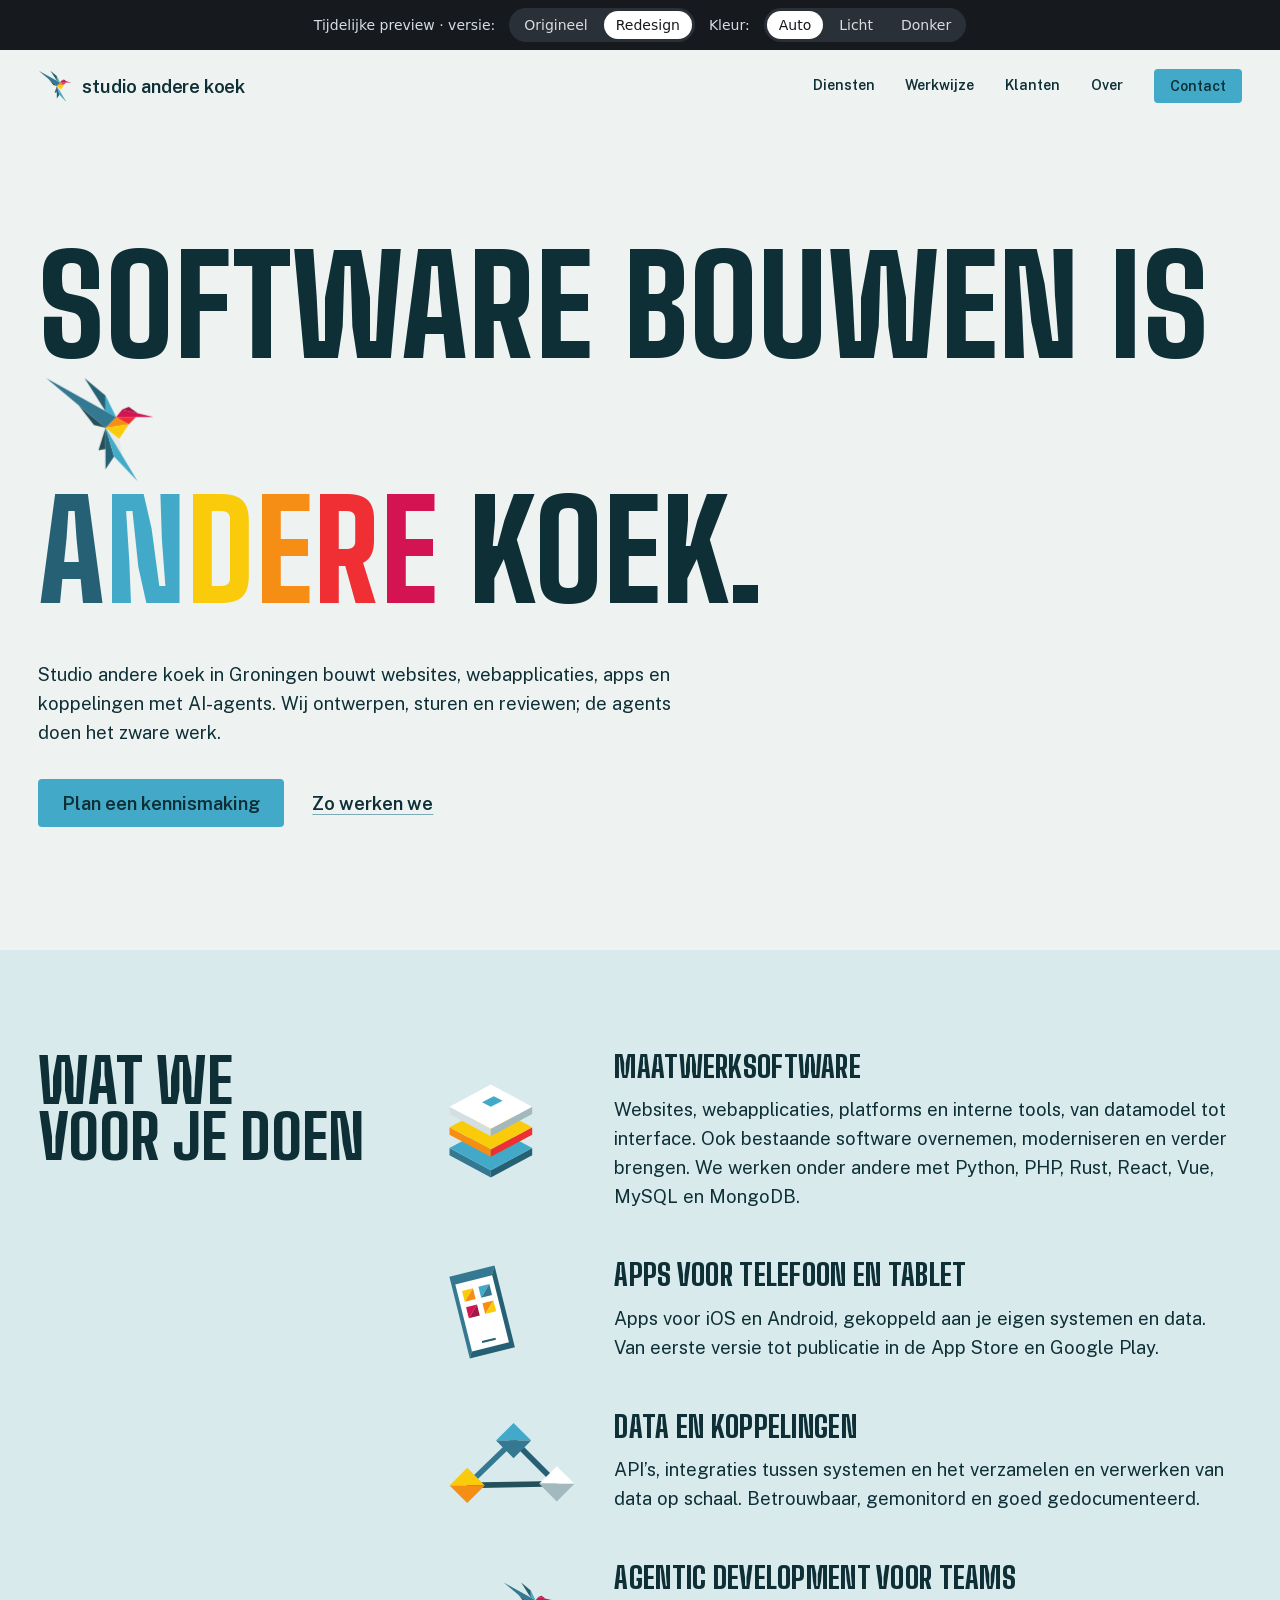
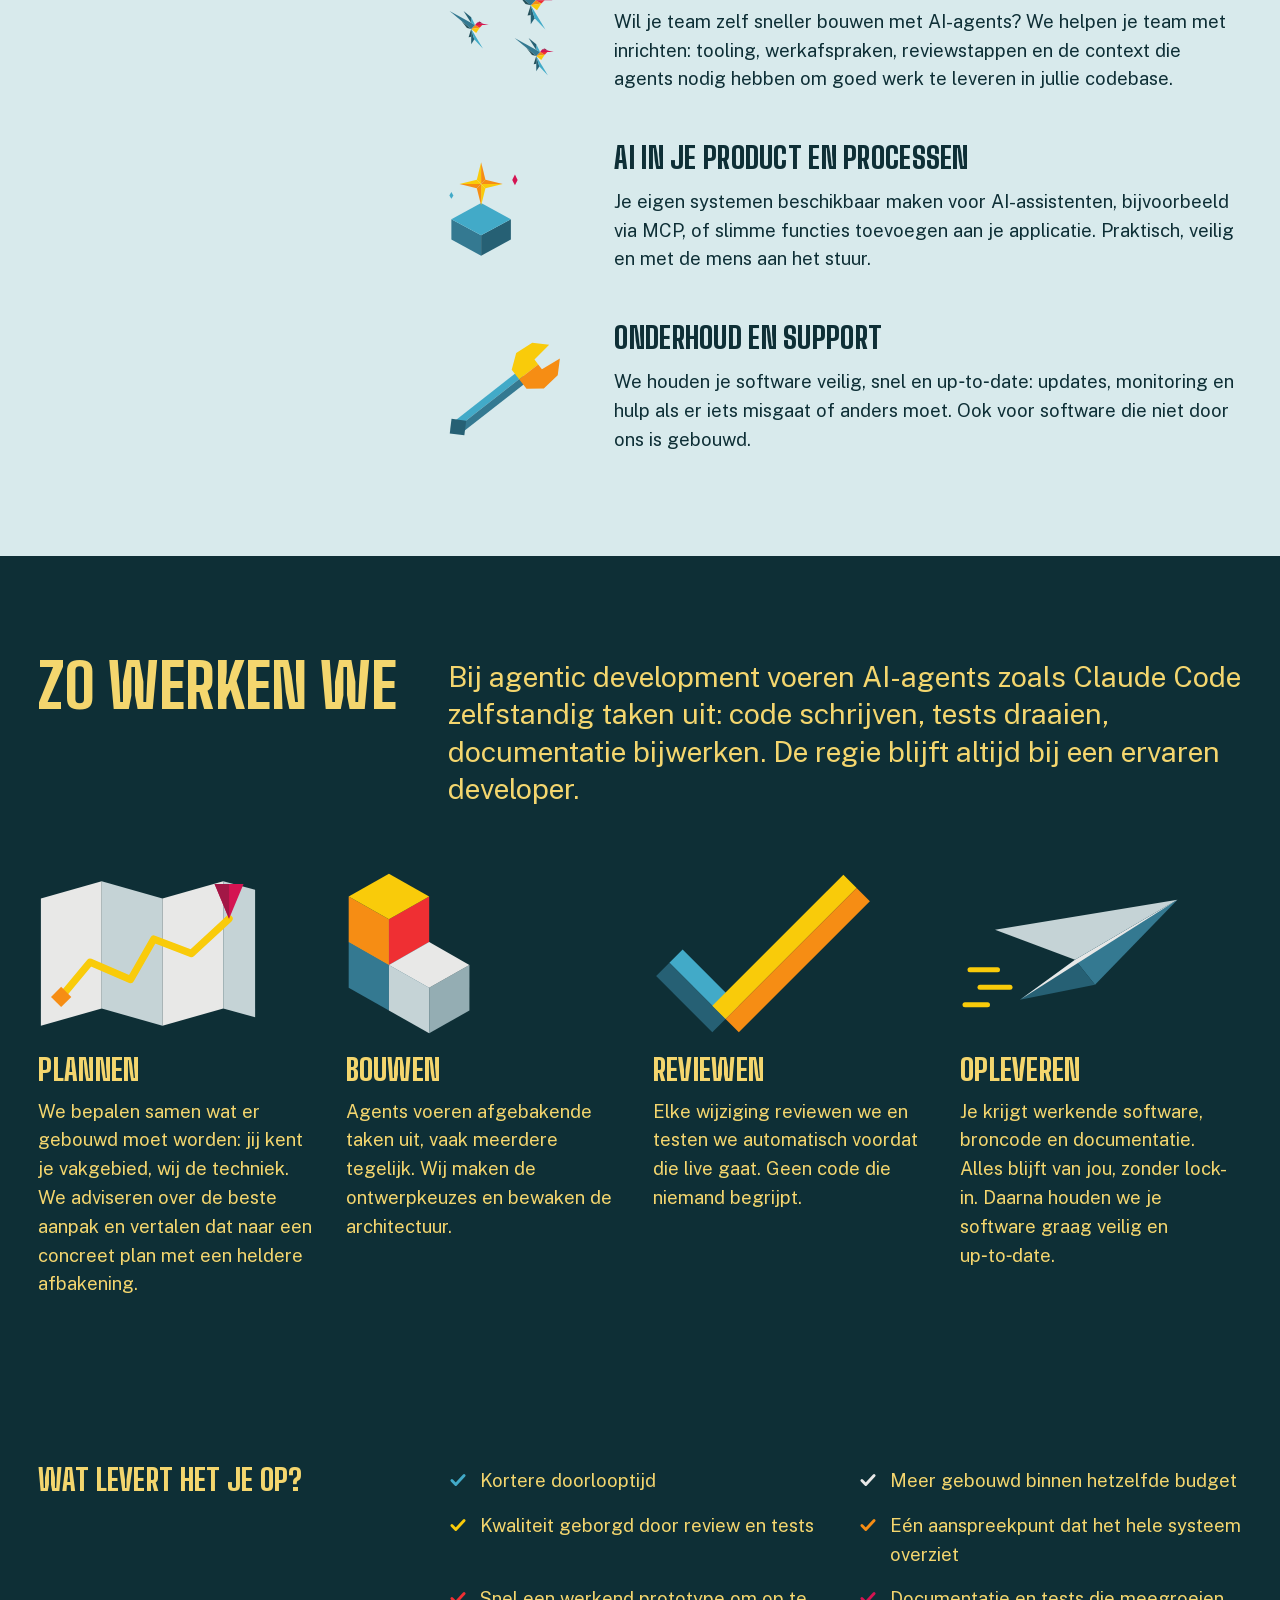
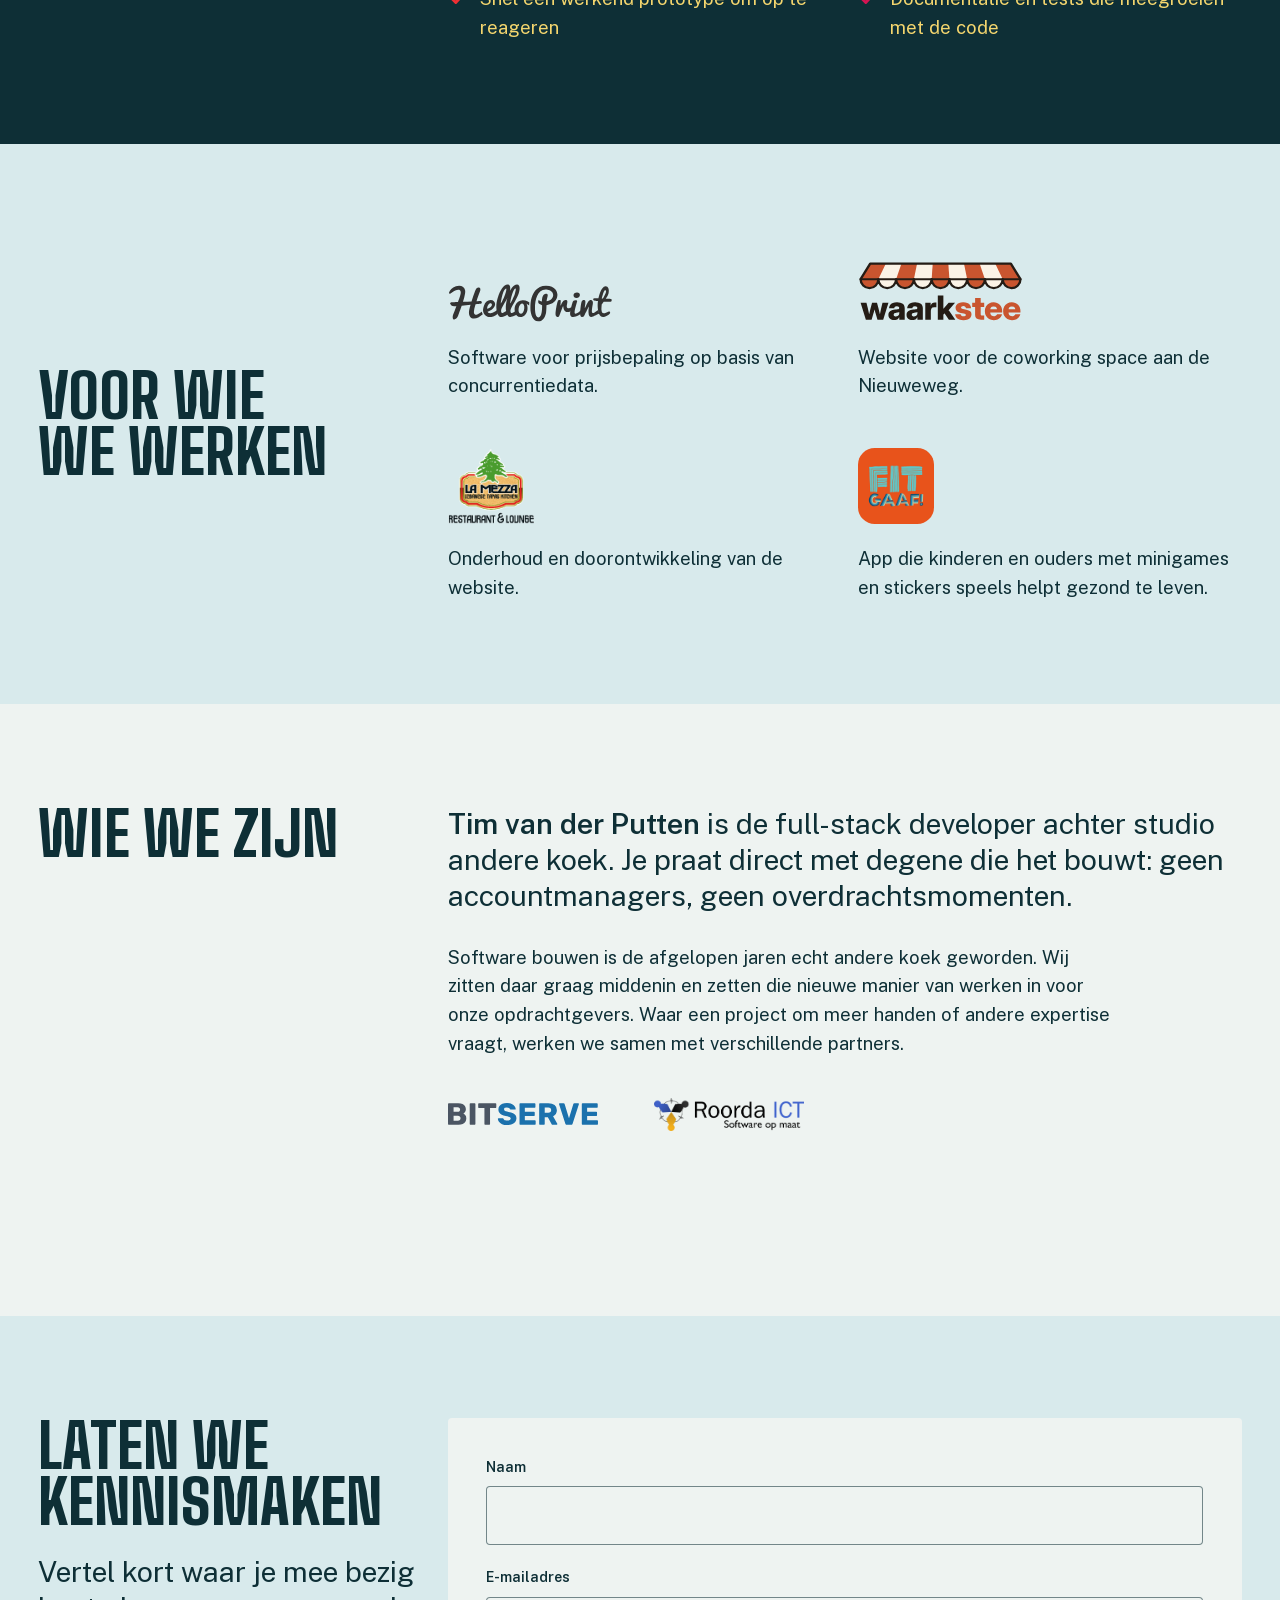
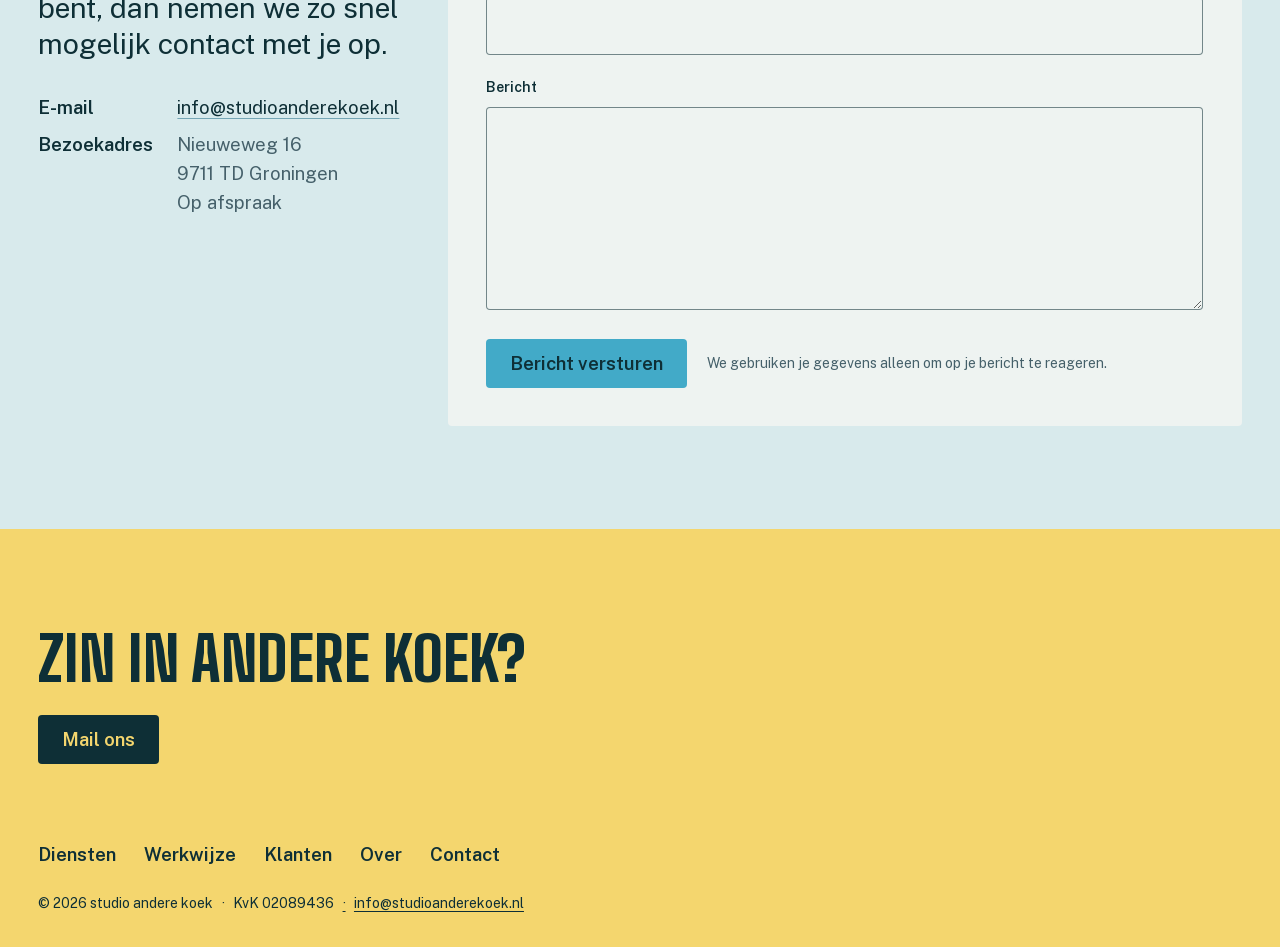
==== commit 21a23a82: "Nieuw ontwerp: origami-illustraties, vliegende kolibrie, licht en donker - Nieuw ontwerp vanaf nul: " ====
--- a/index.html
+++ b/index.html
@@ -3,266 +3,281 @@
 <head>
   <meta charset="utf-8">
   <meta name="viewport" content="width=device-width, initial-scale=1">
-  <title>studio andere koek · software-ontwikkeling en agentic development in Groningen</title>
-  <meta name="description" content="Studio andere koek bouwt webapplicaties, platforms en koppelingen met een agentic werkwijze: AI-agents doen het zware werk, ervaring houdt de regie.">
+  <title>Websites, apps en software laten maken in Groningen · studio andere koek</title>
+  <meta name="description" content="Studio andere koek in Groningen bouwt websites, webapplicaties, apps en koppelingen met een agentic werkwijze: AI-agents doen het zware werk, een ervaren developer houdt de regie.">
   <link rel="canonical" href="https://studioanderekoek.nl/">
   <meta property="og:type" content="website">
   <meta property="og:url" content="https://studioanderekoek.nl/">
   <meta property="og:title" content="studio andere koek">
-  <meta property="og:description" content="Vakmanschap en een agentic werkwijze. Software-ontwikkeling vanuit Groningen.">
+  <meta property="og:description" content="Software bouwen is andere koek. Vakmanschap en een agentic werkwijze, vanuit Groningen.">
   <meta property="og:image" content="https://studioanderekoek.nl/img/logo.png">
-  <meta name="theme-color" content="#fbfaf7">
-  <link rel="icon" href="favicon.ico" sizes="16x16">
+  <meta name="theme-color" content="#eef3f1" media="(prefers-color-scheme: light)">
+  <meta name="theme-color" content="#0e2f36" media="(prefers-color-scheme: dark)">
+  <link rel="icon" type="image/svg+xml" href="img/kolibrie.svg">
   <link rel="icon" type="image/png" href="img/icon-180.png">
   <link rel="apple-touch-icon" href="img/icon-180.png">
-  <link rel="preload" href="fonts/inter.woff2" as="font" type="font/woff2" crossorigin>
+  <link rel="preload" href="fonts/big-shoulders-800.woff2" as="font" type="font/woff2" crossorigin>
+  <link rel="preload" href="fonts/public-sans.woff2" as="font" type="font/woff2" crossorigin>
   <link rel="stylesheet" href="css/style.css">
-  <script>document.documentElement.classList.add('js');setTimeout(function(){if(!window.revealReady)document.documentElement.classList.remove('js')},3000);</script>
+  <!-- TIJDELIJK: gekozen kleur uit de versiebalk (auto/licht/donker) vóór het tekenen toepassen -->
+  <script>try{var k=localStorage.getItem('sak-kleur');if(k==='donker')document.documentElement.setAttribute('data-theme','dark');else if(k==='licht')document.documentElement.setAttribute('data-theme','light')}catch(e){}</script>
+  <script>document.documentElement.classList.add('js');setTimeout(function(){if(!window.motionReady)document.documentElement.classList.remove('js')},3000);</script>
 </head>
 <body>
 
 <a class="skip" href="#main">Naar de inhoud</a>
 
-<header class="site-header">
-  <div class="wrap header-row">
-    <a class="brand" href="#top">
-      <img src="img/logo.png" alt="studio andere koek" width="1177" height="234">
-    </a>
-    <nav class="nav" aria-label="Hoofdmenu">
-      <a href="#diensten">Diensten</a>
-      <a href="#werkwijze">Werkwijze</a>
-      <a href="#klanten">Klanten</a>
-      <a href="#over">Over</a>
-      <a class="btn btn-small" href="#contact">Contact</a>
-    </nav>
+<header class="bar">
+  <a class="mark" href="#top" aria-label="studio andere koek, naar boven">
+    <img src="img/kolibrie.svg" alt="" width="32" height="31">
+    <span>studio andere koek</span>
+  </a>
+  <nav class="bar-nav" aria-label="Hoofdmenu">
+    <a href="#diensten">Diensten</a>
+    <a href="#werkwijze">Werkwijze</a>
+    <a href="#klanten">Klanten</a>
+    <a href="#over">Over</a>
+    <a class="button button-small" href="#contact">Contact</a>
+  </nav>
+</header>
+
+<main id="main">
+
+  <!-- HERO: de naam van de studio is de zin; de kolibrie zit erin als een woord -->
+  <section class="hero" aria-labelledby="hero-title">
+    <h1 class="sentence" id="hero-title">
+      <span class="line"><span data-line style="--i:0">Software bouwen is <span class="perch perch-word" data-perch data-fit aria-hidden="true"></span></span></span>
+      <span class="line"><span data-line style="--i:1"><span class="kleuren"><span>a</span><span>n</span><span>d</span><span>e</span><span>r</span><span>e</span></span> koek.</span></span>
+    </h1>
+    <p class="lead" data-load style="--d:420ms">
+      Studio andere koek in Groningen bouwt websites, webapplicaties, apps en koppelingen met AI-agents.
+      Wij ontwerpen, sturen en reviewen; de agents doen het zware werk.
+    </p>
+    <div class="actions" data-load style="--d:520ms">
+      <a class="button" href="#contact">Plan een kennismaking</a>
+      <a class="link" href="#werkwijze">Zo werken we</a>
+    </div>
+  </section>
+
+  <!-- DIENSTEN -->
+  <section class="section section-alt" id="diensten" aria-labelledby="diensten-title">
+    <div class="section-head">
+      <h2 id="diensten-title" data-reveal>Wat we voor je doen</h2>
+      <span class="perch perch-head" data-perch aria-hidden="true"></span>
+    </div>
+    <div class="section-body services">
+      <article class="service" data-reveal>
+        <div class="service-art"><svg viewBox="42.0 12.0 116.0 130.0" preserveAspectRatio="xMinYMid meet" aria-hidden="true" focusable="false"><g class="a-layer a-layer1"><polygon fill="#347991" points="44,100 100,130 100,140 44,110"/><polygon fill="#266074" points="156,100 100,130 100,140 156,110"/><polygon fill="#42aac8" points="100,70 156,100 100,130 44,100"/></g><g class="a-layer a-layer2"><polygon fill="#f68d14" points="44,72 100,102 100,112 44,82"/><polygon fill="#ef2f33" points="156,72 100,102 100,112 156,82"/><polygon fill="#f9cb0a" points="100,42 156,72 100,102 44,72"/></g><g class="a-layer a-layer3"><polygon style="fill:var(--art-shade)" points="44,44 100,74 100,84 44,54"/><polygon style="fill:var(--art-dark)" points="156,44 100,74 100,84 156,54"/><polygon style="fill:var(--art-light)" points="100,14 156,44 100,74 44,44"/></g><g class="a-layer a-layer3"><polygon fill="#42aac8" points="88,38 104,30 116,36 100,44"/></g></svg><span class="perch perch-art" data-perch aria-hidden="true"></span></div>
+        <div class="service-text">
+        <h3>Maatwerksoftware</h3>
+        <p>Websites, webapplicaties, platforms en interne tools, van datamodel tot interface. Ook bestaande software overnemen, moderniseren en verder brengen. We werken onder andere met Python, PHP, Rust, React, Vue, MySQL en MongoDB.</p>
+        </div>
+      </article>
+      <article class="service" data-reveal>
+        <div class="service-art"><svg viewBox="51.5 7.8 97.0 136.4" preserveAspectRatio="xMinYMid meet" aria-hidden="true" focusable="false"><polygon fill="#347991" points="53.5,25.8 117.5,9.8 82.5,142.2"/><polygon fill="#266074" points="117.5,9.8 146.5,126.2 82.5,142.2"/><polygon style="fill:var(--art-light)" points="61.9,37 114.3,23.9 138.1,119 85.7,132.1"/><g class="a-tile a-tile1"><polygon fill="#f9cb0a" points="71.4,46 86.9,42.1 75.3,61.5"/><polygon fill="#f68d14" points="86.9,42.1 90.8,57.6 75.3,61.5"/></g><g class="a-tile a-tile2"><polygon fill="#42aac8" points="94.7,40.2 110.2,36.3 98.6,55.7"/><polygon fill="#347991" points="110.2,36.3 114.1,51.8 98.6,55.7"/></g><g class="a-tile a-tile3"><polygon fill="#d41452" points="77.2,69.3 92.7,65.4 81.1,84.8"/><polygon fill="#a21846" points="92.7,65.4 96.6,80.9 81.1,84.8"/></g><g class="a-tile a-tile4"><polygon fill="#f68d14" points="100.5,63.4 116,59.6 104.4,79"/><polygon fill="#f9cb0a" points="116,59.6 119.9,75.1 104.4,79"/></g><polygon fill="#266074" points="99.5,117.3 118.9,112.5 119.6,115.4 100.2,120.2"/></svg><span class="perch perch-art" data-perch aria-hidden="true"></span></div>
+        <div class="service-text">
+        <h3>Apps voor telefoon en tablet</h3>
+        <p>Apps voor iOS en Android, gekoppeld aan je eigen systemen en data. Van eerste versie tot publicatie in de App Store en Google Play.</p>
+        </div>
+      </article>
+      <article class="service" data-reveal>
+        <div class="service-art"><svg viewBox="22.0 18.0 160.0 104.0" preserveAspectRatio="xMinYMid meet" aria-hidden="true" focusable="false"><g class="a-links"><polygon fill="#347991" points="48.4,100.5 106.4,44.5 101.6,39.5 43.6,95.5"/><polygon fill="#266074" points="101.5,44.5 155.5,98.5 160.5,93.5 106.5,39.5"/><polygon fill="#24505a" points="46.1,101.5 158.1,99.5 157.9,92.5 45.9,94.5"/></g><g class="a-nodes"><polygon fill="#f9cb0a" points="46,76 68,98 24,98"/><polygon fill="#f68d14" points="24,98 68,98 46,120"/><polygon fill="#42aac8" points="104,20 126,42 82,42"/><polygon fill="#347991" points="82,42 126,42 104,64"/><polygon style="fill:var(--art-light)" points="158,74 180,96 136,96"/><polygon style="fill:var(--art-dark)" points="136,96 180,96 158,118"/></g></svg><span class="perch perch-art" data-perch aria-hidden="true"></span></div>
+        <div class="service-text">
+        <h3>Data en koppelingen</h3>
+        <p>API’s, integraties tussen systemen en het verzamelen en verwerken van data op schaal. Betrouwbaar, gemonitord en goed gedocumenteerd.</p>
+        </div>
+      </article>
+      <article class="service" data-reveal>
+        <div class="service-art"><svg viewBox="35.1 15.3 135.3 121.0" preserveAspectRatio="xMinYMid meet" aria-hidden="true" focusable="false"><g class="a-bird a-bird1" transform="translate(104 16) scale(2.0)"><polygon fill="#f68d14" points="17.71,14.93 20.75,11.82 24.39,13.87"/><polygon fill="#e8e8e7" points="22.55,22.96 17.71,14.93 21.65,18.05"/><polygon fill="#ef2f33" points="24.39,13.87 20.75,11.82 26.45,11.81"/><polygon fill="#f9cb0a" points="21.65,18.05 17.72,14.93 24.39,13.87"/><polygon fill="#d41452" points="22.48,9.66 31.5,11.81 20.75,11.82"/><polygon fill="#a21846" points="22.48,9.66 26.99,10.73 24.39,8.9"/><polygon fill="#347991" points="17.71,14.93 0.66,0.66 20.75,11.82"/><polygon fill="#24505a" points="17.71,14.93 10.05,8.52 14.39,14.13"/><polygon fill="#42abc8" points="17.71,5.64 20.75,11.82 17.71,10.14"/><polygon fill="#266174" points="17.71,5.64 11.68,0.66 17.71,10.14"/><polygon fill="#266174" points="17.71,14.93 17.71,26.84 20.15,23.18"/><polygon fill="#42abc8" points="17.71,14.93 20.15,23.18 26.93,30.23"/><polygon fill="#24505a" points="15.69,21.38 17.71,21.01 17.71,14.93"/></g><g class="a-bird a-bird2" transform="translate(36 52) scale(1.6)"><polygon fill="#f68d14" points="17.71,14.93 20.75,11.82 24.39,13.87"/><polygon fill="#e8e8e7" points="22.55,22.96 17.71,14.93 21.65,18.05"/><polygon fill="#ef2f33" points="24.39,13.87 20.75,11.82 26.45,11.81"/><polygon fill="#f9cb0a" points="21.65,18.05 17.72,14.93 24.39,13.87"/><polygon fill="#d41452" points="22.48,9.66 31.5,11.81 20.75,11.82"/><polygon fill="#a21846" points="22.48,9.66 26.99,10.73 24.39,8.9"/><polygon fill="#347991" points="17.71,14.93 0.66,0.66 20.75,11.82"/><polygon fill="#24505a" points="17.71,14.93 10.05,8.52 14.39,14.13"/><polygon fill="#42abc8" points="17.71,5.64 20.75,11.82 17.71,10.14"/><polygon fill="#266174" points="17.71,5.64 11.68,0.66 17.71,10.14"/><polygon fill="#266174" points="17.71,14.93 17.71,26.84 20.15,23.18"/><polygon fill="#42abc8" points="17.71,14.93 20.15,23.18 26.93,30.23"/><polygon fill="#24505a" points="15.69,21.38 17.71,21.01 17.71,14.93"/></g><g class="a-bird a-bird3" transform="translate(118 86) scale(1.6)"><polygon fill="#f68d14" points="17.71,14.93 20.75,11.82 24.39,13.87"/><polygon fill="#e8e8e7" points="22.55,22.96 17.71,14.93 21.65,18.05"/><polygon fill="#ef2f33" points="24.39,13.87 20.75,11.82 26.45,11.81"/><polygon fill="#f9cb0a" points="21.65,18.05 17.72,14.93 24.39,13.87"/><polygon fill="#d41452" points="22.48,9.66 31.5,11.81 20.75,11.82"/><polygon fill="#a21846" points="22.48,9.66 26.99,10.73 24.39,8.9"/><polygon fill="#347991" points="17.71,14.93 0.66,0.66 20.75,11.82"/><polygon fill="#24505a" points="17.71,14.93 10.05,8.52 14.39,14.13"/><polygon fill="#42abc8" points="17.71,5.64 20.75,11.82 17.71,10.14"/><polygon fill="#266174" points="17.71,5.64 11.68,0.66 17.71,10.14"/><polygon fill="#266174" points="17.71,14.93 17.71,26.84 20.15,23.18"/><polygon fill="#42abc8" points="17.71,14.93 20.15,23.18 26.93,30.23"/><polygon fill="#24505a" points="15.69,21.38 17.71,21.01 17.71,14.93"/></g></svg><span class="perch perch-art" data-perch aria-hidden="true"></span></div>
+        <div class="service-text">
+        <h3>Agentic development voor teams</h3>
+        <p>Wil je team zelf sneller bouwen met AI-agents? We helpen je team met inrichten: tooling, werkafspraken, reviewstappen en de context die agents nodig hebben om goed werk te leveren in jullie codebase.</p>
+        </div>
+      </article>
+      <article class="service" data-reveal>
+        <div class="service-art"><svg viewBox="51.0 6.0 105.0 142.0" preserveAspectRatio="xMinYMid meet" aria-hidden="true" focusable="false"><g class="a-block"><polygon fill="#347991" points="56,92 100,116 100,146 56,122"/><polygon fill="#266074" points="144,92 100,116 100,146 144,122"/><polygon fill="#42aac8" points="100,68 144,92 100,116 56,92"/></g><g class="a-star"><polygon fill="#f9cb0a" points="100,40 93.6,33.6 100,8"/><polygon fill="#f68d14" points="100,40 100,8 106.4,33.6"/><polygon fill="#f68d14" points="100,40 106.4,33.6 132,40"/><polygon fill="#f9cb0a" points="100,40 132,40 106.4,46.4"/><polygon fill="#f9cb0a" points="100,40 106.4,46.4 100,72"/><polygon fill="#f68d14" points="100,40 100,72 93.6,46.4"/><polygon fill="#f68d14" points="100,40 93.6,46.4 68,40"/><polygon fill="#f9cb0a" points="100,40 68,40 93.6,33.6"/></g><g class="a-spark"><polygon fill="#d41452" points="150,26 154,34 150,42 146,34"/><polygon fill="#42aac8" points="56,52 59,57 56,62 53,57"/></g></svg><span class="perch perch-art" data-perch aria-hidden="true"></span></div>
+        <div class="service-text">
+        <h3>AI in je product en processen</h3>
+        <p>Je eigen systemen beschikbaar maken voor AI-assistenten, bijvoorbeeld via MCP, of slimme functies toevoegen aan je applicatie. Praktisch, veilig en met de mens aan het stuur.</p>
+        </div>
+      </article>
+      <article class="service" data-reveal>
+        <div class="service-art"><svg viewBox="34.5 18.3 131.6 111.2" preserveAspectRatio="xMinYMid meet" aria-hidden="true" focusable="false"><g class="a-wrench"><polygon fill="#42aac8" points="41.1,111.7 116.7,52.6 121.6,58.9 46,118"/><polygon fill="#347991" points="46,118 121.6,58.9 126.6,65.2 50.9,124.3"/><polygon fill="#f9cb0a" points="116.9,62.6 108.3,51.6 113.5,32.3 132.1,20.3 151.7,22.7 134.7,39.8 139,45.4"/><polygon fill="#f68d14" points="116.9,62.6 139,45.4 143.3,50.9 164.1,38.5 161.6,58.1 145.5,73.2 125.5,73.6"/><polygon fill="#266074" points="36.5,125.4 38.6,108.5 55.5,110.6 53.4,127.5"/></g></svg><span class="perch perch-art" data-perch aria-hidden="true"></span></div>
+        <div class="service-text">
+        <h3>Onderhoud en support</h3>
+        <p>We houden je software veilig, snel en up&#8209;to&#8209;date: updates, monitoring en hulp als er iets misgaat of anders moet. Ook voor software die niet door ons is gebouwd.</p>
+        </div>
+      </article>
+    </div>
+  </section>
+
+  <!-- WERKWIJZE: vier stappen, elk met een origami-illustratie in de kleuren van het logo -->
+  <section class="section band-dark" id="werkwijze" aria-labelledby="werkwijze-title">
+    <div class="section-head">
+      <h2 id="werkwijze-title" data-reveal>Zo werken we</h2>
+    </div>
+    <div class="section-body">
+      <p class="statement" data-reveal>
+        Bij agentic development voeren AI-agents zoals Claude Code zelfstandig taken uit: code schrijven,
+        tests draaien, documentatie bijwerken. De regie blijft altijd bij een ervaren developer.
+      </p>
+    </div>
+    <ol class="steps">
+      <li class="step" data-reveal>
+        <div class="step-art" data-art><svg viewBox="28.0 28.0 152.0 104.0" preserveAspectRatio="xMinYMid meet" aria-hidden="true" focusable="false"><polygon style="fill:var(--art-light)" points="30,42 72,30 72,118 30,130"/><polygon style="fill:var(--art-shade)" points="72,30 114,42 114,130 72,118"/><polygon style="fill:var(--art-light)" points="114,42 156,30 156,118 114,130"/><polygon style="fill:var(--art-shade)" points="156,30 178,36 178,124 156,118"/><polyline class="a-route" points="44,110 64,86 92,98 108,70 134,80 160,56" fill="none" stroke="#f9cb0a" stroke-width="5" stroke-linecap="round" stroke-linejoin="round" pathLength="1"/><polygon fill="#f68d14" points="44,103 51,110 44,117 37,110"/><g class="a-pin"><polygon fill="#d41452" points="150,32 170,32 160,56"/><polygon fill="#a21846" points="150,32 160,32 160,56"/></g></svg><span class="perch perch-art" data-perch aria-hidden="true"></span></div>
+        <h3>Plannen</h3>
+        <p>We bepalen samen wat er gebouwd moet worden: jij kent je vakgebied, wij de techniek. We adviseren over de beste aanpak en vertalen dat naar een concreet plan met een heldere afbakening.</p>
+      </li>
+      <li class="step" data-reveal>
+        <div class="step-art" data-art><svg viewBox="52.0 19.0 94.0 123.0" preserveAspectRatio="xMinYMid meet" aria-hidden="true" focusable="false"><polygon fill="#347991" points="54,72 84,89 84,123 54,106"/><polygon fill="#266074" points="114,72 84,89 84,123 114,106"/><polygon fill="#42aac8" points="84,55 114,72 84,89 54,72"/><g class="a-drop"><polygon fill="#f68d14" points="54,38 84,55 84,89 54,72"/><polygon fill="#ef2f33" points="114,38 84,55 84,89 114,72"/><polygon fill="#f9cb0a" points="84,21 114,38 84,55 54,38"/></g><polygon style="fill:var(--art-shade)" points="84,89 114,106 114,140 84,123"/><polygon style="fill:var(--art-dark)" points="144,89 114,106 114,140 144,123"/><polygon style="fill:var(--art-light)" points="114,72 144,89 114,106 84,89"/></svg></div>
+        <h3>Bouwen</h3>
+        <p>Agents voeren afgebakende taken uit, vaak meerdere tegelijk. Wij maken de ontwerpkeuzes en bewaken de architectuur.</p>
+      </li>
+      <li class="step" data-reveal>
+        <div class="step-art" data-art><svg viewBox="33.5 17.5 141.0 105.0" preserveAspectRatio="xMinYMid meet" aria-hidden="true" focusable="false"><g class="a-arm1"><polygon fill="#42aac8" points="52.5,67.5 88.5,103.5 80,112 44,76"/><polygon fill="#266074" points="44,76 80,112 71.5,120.5 35.5,84.5"/></g><g class="a-arm2"><polygon fill="#f9cb0a" points="71.5,103.5 155.5,19.5 164,28 80,112"/><polygon fill="#f68d14" points="80,112 164,28 172.5,36.5 88.5,120.5"/></g></svg></div>
+        <h3>Reviewen</h3>
+        <p>Elke wijziging reviewen we en testen we automatisch voordat die live gaat. Geen code die niemand begrijpt.</p>
+      </li>
+      <li class="step" data-reveal>
+        <div class="step-art" data-art><svg viewBox="2.0 32.0 176.0 90.0" preserveAspectRatio="xMinYMid meet" aria-hidden="true" focusable="false"><g class="a-plane"><polygon style="fill:var(--art-shade)" points="176,34 30,58 94,82"/><polygon fill="#347991" points="176,34 94,82 110,102"/><polygon fill="#266074" points="94,82 50,114 110,102"/><polygon style="fill:var(--art-light)" points="176,34 94,82 50,114"/></g><line class="a-trail" x1="10" y1="90" x2="32" y2="90" stroke="#f9cb0a" stroke-width="4" stroke-linecap="round"/><line class="a-trail" x1="18" y1="104" x2="42" y2="104" stroke="#f9cb0a" stroke-width="4" stroke-linecap="round"/><line class="a-trail" x1="6" y1="118" x2="24" y2="118" stroke="#f9cb0a" stroke-width="4" stroke-linecap="round"/></svg><span class="perch perch-art" data-perch data-flip="-1" aria-hidden="true"></span></div>
+        <h3>Opleveren</h3>
+        <p>Je krijgt werkende software, broncode en documentatie. Alles blijft van jou, zonder lock-in. Daarna houden we je software graag veilig en up&#8209;to&#8209;date.</p>
+      </li>
+    </ol>
+    <div class="gains">
+      <div class="gains-head">
+        <h3 class="gains-title" data-reveal>Wat levert het je op?</h3>
+        <span class="perch perch-head" data-perch aria-hidden="true"></span>
+      </div>
+      <ul class="gains-list">
+        <li data-reveal>Kortere doorlooptijd</li>
+        <li data-reveal>Meer gebouwd binnen hetzelfde budget</li>
+        <li data-reveal>Kwaliteit geborgd door review en tests</li>
+        <li data-reveal>Eén aanspreekpunt dat het hele systeem overziet</li>
+        <li data-reveal>Snel een werkend prototype om op te reageren</li>
+        <li data-reveal>Documentatie en tests die meegroeien met de code</li>
+      </ul>
+    </div>
+  </section>
+
+  <!-- KLANTEN: compacte gouden strook, per klant het logo en wat we bouwden -->
+  <section class="section section-alt section-compact" id="klanten" aria-labelledby="klanten-title">
+    <div class="section-head">
+      <h2 id="klanten-title" data-reveal>Voor wie we werken</h2>
+    </div>
+    <div class="section-body">
+      <ul class="clients" data-reveal>
+        <li class="client">
+          <a href="https://www.helloprint.com/" rel="noopener"><img class="logo-helloprint" src="img/clients/helloprint.svg" alt="HelloPrint" width="132" height="32"></a>
+          <p>Software voor prijsbepaling op basis van concurrentiedata.</p>
+        </li>
+        <li class="client">
+          <a href="https://waarkstee.nl/" rel="noopener"><img class="logo-waarkstee" src="img/clients/waarkstee.svg" alt="Waarkstee" width="635" height="238"></a>
+          <p>Website voor de coworking space aan de Nieuweweg.</p>
+        </li>
+        <li class="client">
+          <a href="https://lamezza.nl/" rel="noopener"><img class="logo-lamezza" src="img/clients/lamezza.png" alt="La Mezza" width="103" height="91"></a>
+          <p>Onderhoud en doorontwikkeling van de website.</p>
+        </li>
+        <li class="client">
+          <a href="https://play.google.com/store/apps/details?id=com.studioanderekoek.fitgaaf" rel="noopener"><img class="logo-fitgaaf" src="img/clients/fitgaaf.png" alt="FitGaaf!" width="192" height="192"></a>
+          <p>App die kinderen en ouders met minigames en stickers speels helpt gezond te leven.</p>
+        </li>
+      </ul>
+    </div>
+  </section>
+
+  <!-- OVER -->
+  <section class="section" id="over" aria-labelledby="over-title">
+    <div class="section-head">
+      <h2 id="over-title" data-reveal>Wie we zijn</h2>
+    </div>
+    <div class="section-body">
+      <p class="bio" data-reveal><strong>Tim van der Putten</strong> is de full-stack developer achter studio andere koek. Je praat direct met degene die het bouwt: geen accountmanagers, geen overdrachtsmomenten.</p>
+      <p data-reveal>Software bouwen is de afgelopen jaren echt andere koek geworden. Wij zitten daar graag middenin en zetten die nieuwe manier van werken in voor onze opdrachtgevers. Waar een project om meer handen of andere expertise vraagt, werken we samen met verschillende partners.</p>
+      <ul class="logos logos-small" aria-label="Partners" data-reveal>
+        <li><a href="https://bitserve.nl/" rel="noopener"><img src="img/partners/bitserve.svg" alt="Bitserve" width="487" height="72"></a></li>
+        <li><a href="https://roordaict.nl/" rel="noopener"><img src="img/partners/roorda-ict.png" alt="Roorda ICT" width="357" height="80"></a></li>
+      </ul>
+      <span class="perch perch-end" data-perch data-flip="-1" aria-hidden="true"></span>
+    </div>
+  </section>
+
+  <!-- CONTACT -->
+  <section class="section section-alt" id="contact" aria-labelledby="contact-title">
+    <div class="section-head">
+      <h2 id="contact-title" data-reveal>Laten we kennismaken</h2>
+      <p class="contact-intro" data-reveal>Vertel kort waar je mee bezig bent, dan nemen we zo snel mogelijk contact met je op.</p>
+      <dl class="details" data-reveal>
+        <dt>E-mail</dt>
+        <dd><a href="mailto:info@studioanderekoek.nl">info@studioanderekoek.nl</a></dd>
+        <dt>Bezoekadres</dt>
+        <dd>Nieuweweg 16<br>9711 TD Groningen<br>Op afspraak</dd>
+      </dl>
+    </div>
+    <div class="section-body">
+    <!-- Formulier via Web3Forms: deze access_key is gekoppeld aan tim@studioanderekoek.nl en mag publiek zijn -->
+    <form class="form" id="contact-form" action="https://api.web3forms.com/submit" method="POST" novalidate data-reveal>
+      <span class="perch perch-form" data-perch data-flip="-1" aria-hidden="true"></span>
+      <input type="hidden" name="access_key" value="f7325b31-dae9-4327-af6a-4edb7e2ba346">
+      <input type="hidden" name="subject" value="Nieuw bericht via studioanderekoek.nl">
+      <input type="hidden" name="from_name" value="studioanderekoek.nl">
+      <!-- Honeypot: onzichtbaar voor bezoekers; bots vullen het in en worden dan geweigerd -->
+      <input type="checkbox" name="botcheck" class="hp" tabindex="-1" autocomplete="off" aria-hidden="true">
+
+      <div class="field">
+        <label for="f-name">Naam</label>
+        <input id="f-name" name="name" type="text" autocomplete="name" required>
+        <p class="error" id="f-name-error"></p>
+      </div>
+      <div class="field">
+        <label for="f-email">E-mailadres</label>
+        <input id="f-email" name="email" type="email" autocomplete="email" required>
+        <p class="error" id="f-email-error"></p>
+      </div>
+      <div class="field">
+        <label for="f-message">Bericht</label>
+        <textarea id="f-message" name="message" rows="6" required></textarea>
+        <p class="error" id="f-message-error"></p>
+      </div>
+      <div class="form-foot">
+        <button class="button" type="submit">Bericht versturen</button>
+        <small>We gebruiken je gegevens alleen om op je bericht te reageren.</small>
+      </div>
+      <p class="form-status" role="status" aria-live="polite"></p>
+    </form>
+    </div>
+  </section>
+
+</main>
+
+<footer class="close">
+  <div class="close-top">
+    <h2 class="invite" data-reveal>Zin in andere koek?</h2>
+    <a class="button button-ink" href="mailto:info@studioanderekoek.nl" data-reveal>Mail ons</a>
+    <span class="perch perch-close" data-perch aria-hidden="true"></span>
   </div>
-</header>
-
-<main id="main">
-
-  <!-- HERO -->
-  <section class="hero">
-    <div class="wrap">
-      <h1>Vakmanschap.<br>Agentic werkwijze.</h1>
-      <div class="hero-grid">
-      <div>
-        <p class="lead">
-          Studio andere koek in Groningen bouwt webapplicaties, platforms en koppelingen, samen met AI-agents.
-          Wij ontwerpen, sturen en reviewen; de agents nemen het zware werk over. Zo krijg je sneller resultaat, zonder in te leveren op kwaliteit.
-        </p>
-        <div class="actions">
-          <a class="btn" href="#contact">Plan een kennismaking</a>
-          <a class="btn btn-ghost" href="#werkwijze">Hoe we werken</a>
-        </div>
-      </div>
-
-      <figure class="terminal" data-ui aria-label="Voorbeeld van een agentic werksessie">
-        <div class="terminal-bar" aria-hidden="true"><span></span><span></span><span></span></div>
-        <ol class="terminal-body" id="terminal">
-          <li class="t-cmd"><code>plan: koppeling voorraad → webshop</code></li>
-          <li class="t-done"><code>specificatie afgestemd met klant</code></li>
-          <li class="t-run"><code>agent 1 · API-client + tests</code></li>
-          <li class="t-run"><code>agent 2 · synchronisatie-job</code></li>
-          <li class="t-run"><code>agent 3 · beheerscherm</code></li>
-          <li class="t-done"><code>menselijke review · alle tests groen</code></li>
-          <li class="t-ship"><code>klaar voor livegang</code></li>
-        </ol>
-      </figure>
-      </div>
-    </div>
-  </section>
-
-  <!-- DIENSTEN -->
-  <section class="section" id="diensten">
-    <div class="wrap">
-      <h2 data-reveal>Wat we voor je doen</h2>
-      <div class="services">
-        <article class="service" data-reveal>
-          <h3>Maatwerk software</h3>
-          <p>Webapplicaties, platforms en interne tools, van datamodel tot interface. Ook bestaande software overnemen, moderniseren en verder brengen. We werken onder andere met Python, PHP, Rust, React, Vue, MySQL en MongoDB.</p>
-        </article>
-        <article class="service" data-reveal>
-          <h3>Data en koppelingen</h3>
-          <p>API's, integraties tussen systemen en het verzamelen en verwerken van data op schaal. Betrouwbaar, gemonitord en goed gedocumenteerd.</p>
-        </article>
-        <div class="services-ai" data-reveal>
-        <article class="service">
-          <h3>Agentic development voor teams</h3>
-          <p>Wil je team zelf sneller bouwen met AI-agents? Wij helpen met inrichten: tooling, werkafspraken, reviewstappen en de context die agents nodig hebben om goed werk te leveren in jullie codebase.</p>
-        </article>
-        <article class="service">
-          <h3>AI in je product en processen</h3>
-          <p>Je eigen systemen beschikbaar maken voor AI-assistenten, bijvoorbeeld via MCP, of slimme functies toevoegen aan je applicatie. Praktisch, veilig en met de mens aan het stuur.</p>
-        </article>
-        </div>
-      </div>
-    </div>
-  </section>
-
-  <!-- WERKWIJZE -->
-  <section class="section section-alt" id="werkwijze">
-    <div class="wrap">
-      <h2 data-reveal>Zo ziet agentic werken eruit</h2>
-      <p class="intro" data-reveal>
-        Agentic development betekent dat AI-agents, zoals Claude Code, zelfstandig taken uitvoeren: code schrijven, tests
-        draaien, documentatie bijwerken. Niet als gimmick, maar als vast onderdeel van het werk.
-        Het verschil zit in de regie: die blijft altijd bij een ervaren developer.
-      </p>
-
-      <div class="process">
-        <ol class="steps">
-          <li data-reveal>
-            <h3>Scherp krijgen</h3>
-            <p>We bepalen samen wat er gebouwd moet worden. Wij vertalen dat naar een concreet plan met een heldere afbakening.</p>
-          </li>
-          <li data-reveal>
-            <h3>Agents aan het werk</h3>
-            <p>Agents voeren afgebakende taken uit, vaak meerdere tegelijk. Wij maken de ontwerpkeuzes en bewaken de architectuur.</p>
-          </li>
-          <li data-reveal>
-            <h3>Review en tests</h3>
-            <p>Elke wijziging wordt door ons gereviewd en automatisch getest voordat hij live gaat. Geen code die niemand begrijpt.</p>
-          </li>
-          <li data-reveal>
-            <h3>Opleveren</h3>
-            <p>Je krijgt werkende software, broncode en documentatie. Alles blijft van jou, zonder lock-in.</p>
-          </li>
-        </ol>
-
-        <aside class="benefits" data-reveal>
-          <h3>Wat levert het je op?</h3>
-          <ul>
-            <li>Kortere doorlooptijd</li>
-            <li>Meer gebouwd binnen hetzelfde budget</li>
-            <li>Kwaliteit geborgd door review en tests</li>
-            <li>Eén aanspreekpunt dat het hele systeem overziet</li>
-          </ul>
-        </aside>
-      </div>
-    </div>
-  </section>
-
-  <!-- KLANTEN -->
-  <section class="section section-tight" id="klanten">
-    <div class="wrap clients">
-      <h2 data-reveal>Voor wie we werken</h2>
-      <ul class="logos" data-reveal>
-        <li>
-          <a href="https://www.helloprint.com/" rel="noopener">
-            <img src="img/clients/helloprint.svg" alt="HelloPrint" width="132" height="32">
-          </a>
-        </li>
-        <li>
-          <a href="https://waarkstee.nl/" rel="noopener">
-            <img src="img/clients/waarkstee.svg" alt="Waarkstee" width="635" height="238">
-          </a>
-        </li>
-        <li>
-          <a href="https://lamezza.nl/" rel="noopener">
-            <img class="logo-tall" src="img/clients/lamezza.png" alt="La Mezza" width="150" height="110">
-          </a>
-        </li>
-      </ul>
-    </div>
-  </section>
-
-  <!-- OVER -->
-  <section class="section section-alt" id="over">
-    <div class="wrap about">
-      <div>
-        <h2 data-reveal>Kort lijntje, geen tussenlagen</h2>
-        <p data-reveal>
-          Achter studio andere koek in Groningen staat Tim van der Putten, full-stack developer.
-          Bij ons praat je direct met degene die het bouwt: geen accountmanagers of
-          overdrachtsmomenten.
-        </p>
-        <p data-reveal>
-          Software bouwen is de afgelopen jaren echt andere koek geworden. Wij zitten daar graag
-          middenin, en zetten die nieuwe manier van werken in voor onze opdrachtgevers.
-        </p>
-        <p data-reveal>
-          Waar een project om meer handen of andere expertise vraagt, werken we samen met
-          onze partners <a href="https://bitserve.nl/" rel="noopener">Bitserve</a> en
-          <a href="https://roordaict.nl/" rel="noopener">Roorda ICT</a>.
-        </p>
-      </div>
-      <aside class="about-partners" aria-labelledby="partners-title" data-reveal>
-        <h3 class="partners-title" id="partners-title">Partners</h3>
-        <ul class="logos logos-partners">
-          <li>
-            <a href="https://bitserve.nl/" rel="noopener">
-              <img src="img/partners/bitserve.svg" alt="Bitserve" width="487" height="72">
-            </a>
-          </li>
-          <li>
-            <a href="https://roordaict.nl/" rel="noopener">
-              <img src="img/partners/roorda-ict.png" alt="Roorda ICT" width="357" height="80">
-            </a>
-          </li>
-        </ul>
-      </aside>
-    </div>
-  </section>
-
-  <!-- CONTACT -->
-  <section class="section" id="contact">
-    <div class="wrap contact">
-      <div>
-        <h2 data-reveal>Laten we kennismaken</h2>
-        <p data-reveal>Vertel kort waar je mee bezig bent, dan nemen we zo snel mogelijk contact met je op.</p>
-        <dl class="details" data-reveal>
-          <dt>E-mail</dt>
-          <dd><a href="mailto:info@studioanderekoek.nl">info@studioanderekoek.nl</a></dd>
-          <dt>Bezoekadres</dt>
-          <dd>Nieuweweg 16<br>9711 TD Groningen<br>Op afspraak</dd>
-        </dl>
-      </div>
-
-      <!-- Formulier via Web3Forms: deze access_key is gekoppeld aan tim@studioanderekoek.nl en mag publiek zijn -->
-      <form class="form" id="contact-form" data-reveal action="https://api.web3forms.com/submit" method="POST" novalidate>
-        <input type="hidden" name="access_key" value="f7325b31-dae9-4327-af6a-4edb7e2ba346">
-        <input type="hidden" name="subject" value="Nieuw bericht via studioanderekoek.nl">
-        <input type="hidden" name="from_name" value="studioanderekoek.nl">
-        <!-- Honeypot: onzichtbaar voor bezoekers; bots vullen het in en worden dan geweigerd -->
-        <input type="checkbox" name="botcheck" class="hp" tabindex="-1" autocomplete="off" aria-hidden="true">
-
-        <div class="field">
-          <label for="f-name">Naam</label>
-          <input id="f-name" name="name" type="text" autocomplete="name" required>
-          <p class="error" id="f-name-error"></p>
-        </div>
-        <div class="field">
-          <label for="f-email">E-mailadres</label>
-          <input id="f-email" name="email" type="email" autocomplete="email" required>
-          <p class="error" id="f-email-error"></p>
-        </div>
-        <div class="field">
-          <label for="f-message">Bericht</label>
-          <textarea id="f-message" name="message" rows="6" required></textarea>
-          <p class="error" id="f-message-error"></p>
-        </div>
-        <div class="form-foot">
-          <button class="btn" type="submit">Bericht versturen</button>
-          <small>We gebruiken je gegevens alleen om je te antwoorden.</small>
-        </div>
-        <p class="form-status" role="status" aria-live="polite"></p>
-      </form>
-    </div>
-  </section>
-
-</main>
-
-<footer class="site-footer">
-  <div class="wrap">
-    <p class="footer-name">studio andere koek</p>
-  </div>
-  <div class="wrap footer-row">
-    <span>&copy; <span id="year">2026</span> studio andere koek · Groningen</span>
+  <nav class="close-nav" aria-label="Menu onderaan">
+    <a href="#diensten">Diensten</a>
+    <a href="#werkwijze">Werkwijze</a>
+    <a href="#klanten">Klanten</a>
+    <a href="#over">Over</a>
+    <a href="#contact">Contact</a>
+  </nav>
+  <div class="close-legal">
+    <span>&copy; <span id="year">2026</span> studio andere koek</span>
     <span>KvK 02089436</span>
     <a href="mailto:info@studioanderekoek.nl">info@studioanderekoek.nl</a>
   </div>
 </footer>
 
+<!-- De kolibrie uit het logo (js/main.js): blijft zitten tijdens scrollen en vliegt daarna naar een plek in beeld. -->
+<div class="bird" aria-hidden="true"><div class="bird-flip"><div class="bird-bob"><svg viewBox="0 0 32 31">
+  <g class="b-body"><polygon fill="#f68d14" points="17.71,14.93 20.75,11.82 24.39,13.87"/><polygon fill="#e8e8e7" points="22.55,22.96 17.71,14.93 21.65,18.05"/><polygon fill="#ef2f33" points="24.39,13.87 20.75,11.82 26.45,11.81"/><polygon fill="#f9cb0a" points="21.65,18.05 17.72,14.93 24.39,13.87"/><polygon fill="#d41452" points="22.48,9.66 31.5,11.81 20.75,11.82"/><polygon fill="#a21846" points="22.48,9.66 26.99,10.73 24.39,8.9"/></g>
+  <g class="b-wing b-wing-front"><polygon fill="#347991" points="17.71,14.93 0.66,0.66 20.75,11.82"/><polygon fill="#24505a" points="17.71,14.93 10.05,8.52 14.39,14.13"/></g>
+  <g class="b-wing b-wing-back"><polygon fill="#42abc8" points="17.71,5.64 20.75,11.82 17.71,10.14"/><polygon fill="#266174" points="17.71,5.64 11.68,0.66 17.71,10.14"/></g>
+  <g class="b-tail"><polygon fill="#266174" points="17.71,14.93 17.71,26.84 20.15,23.18"/><polygon fill="#42abc8" points="17.71,14.93 20.15,23.18 26.93,30.23"/><polygon fill="#24505a" points="15.69,21.38 17.71,21.01 17.71,14.93"/></g>
+</svg></div></div></div>
 <script src="js/main.js" defer></script>
 <!-- TIJDELIJK: versiekeuze, verwijderen vóór lancering -->
 <script src="versiebalk.js" defer></script>
--- a/css/style.css
+++ b/css/style.css
@@ -1,263 +1,449 @@
-/* studio andere koek — kleuren uit het kolibrie-logo */
+/* studio andere koek
+   Petrol uit de vleugels van het kolibrie-logo, goud uit de borst.
+   Eén raster: kop links (kolom 1–4), inhoud rechts (kolom 5–12). */
+
+@font-face {
+  font-family: "Big Shoulders";
+  src: url("../fonts/big-shoulders-800.woff2") format("woff2");
+  font-weight: 800; font-style: normal; font-display: swap;
+}
+@font-face {
+  font-family: "Public Sans";
+  src: url("../fonts/public-sans.woff2") format("woff2");
+  font-weight: 100 900; font-style: normal; font-display: swap;
+}
+
 :root {
-  --bg: #f8f8f6;
-  --bg-alt: #eeeeea;
-  --surface: #ffffff;
-  --ink: #16191d;
-  --muted: #565d65;
-  --teal: #007a99;
-  --teal-dark: #005f78;
-  --teal-soft: #e2f0f3;
-  --magenta: #d81b60;
-  --sun: #ffc928;
-  --term: #12171c;
-  --term-bar: #1b2228;
-  --term-ink: #d7dde3;
-  --on-dark-muted: #aab3bc;
-  --radius: 16px;
-  --maxw: 1120px;
+  /* Kleur — licht (standaard): petrol als inkt, goud als accent */
+  color-scheme: light;
+  --bg: #eef3f1;
+  --surface: #d8eaec;
+  --field: #c3e0e5;
+  --ink: #0e2f36;
+  --soft: #45606a;
+  --accent: #42aac8;
+  --accent-ink: #0e2f36;
+  --button-hover: #347991;
+  --button-hover-ink: #ffffff;
+  --gold: #f4d66e;
+  --on-gold: #0e2f36;
+  --paper: #ffffff;
+  --line: rgba(14, 47, 54, .55);
+  --link-line: rgba(52, 121, 145, .6);
+  --glow: rgba(14, 47, 54, .16);
+  --error: #b3123f;
+  --art-light: #ffffff;
+  --art-shade: #d3dfe2;
+  --art-dark: #a3b9be;
+  --k1: #266074; --k2: #42aac8; --k3: #f9cb0a; --k4: #f68d14; --k5: #ef2f33; --k6: #d41452;
 
   /* Typografie: vijf maten */
-  --size-small: .9375rem;
-  --size-body: 1.0625rem;
-  --size-lead: 1.25rem;
-  --size-heading: clamp(2rem, 3.6vw, 2.75rem);
-  --size-display: clamp(2.5rem, 7.4vw, 6rem);
-
-  /* Beweging (Emil Kowalski's curves) */
-  --ease-out: cubic-bezier(0.23, 1, 0.32, 1);
-}
-
-@font-face {
-  font-family: "Inter";
-  src: url("../fonts/inter.woff2") format("woff2");
-  font-weight: 400 800;
-  font-style: normal;
-  font-display: swap;
-}
+  --display: "Big Shoulders", "Arial Narrow", sans-serif;
+  --text: "Public Sans", system-ui, -apple-system, "Segoe UI", sans-serif;
+  --step-small: .875rem;
+  --step-body: clamp(1.0625rem, 1rem + .2vw, 1.1875rem);
+  --step-lead: clamp(1.375rem, 1.15rem + .8vw, 1.875rem);
+  --step-head: clamp(2.25rem, 1.4rem + 3vw, 4rem);
+  --step-display: clamp(2.6rem, 11vw, 8.5rem);
+
+  /* Ruimte */
+  --margin: clamp(20px, 3vw, 40px);
+  --gutter: clamp(16px, 2vw, 32px);
+  --section: clamp(56px, 8vw, 120px);
+  --radius: 4px;
+
+  /* Beweging */
+  --ease-out: cubic-bezier(0.22, 1, 0.36, 1);
+  --ease-expo: cubic-bezier(0.16, 1, 0.3, 1);
+  --ease-in-out: cubic-bezier(0.76, 0, 0.24, 1);
+  --t-press: 140ms;
+  --t-hover: 180ms;
+}
+
+/* Kleur — donker: petrol als grond, goud als inkt.
+   Volgt de licht/donker-instelling van het besturingssysteem; data-theme kan het forceren. */
+:root[data-theme="dark"] {
+  color-scheme: dark;
+  --bg: #0e2f36;
+  --surface: #1a4650;
+  --field: #1a4650;
+  --ink: #f4d66e;
+  --soft: #bdb68e;
+  --accent: #f4d66e;
+  --accent-ink: #0e2f36;
+  --button-hover: #ffffff;
+  --button-hover-ink: #0e2f36;
+  --line: rgba(244, 214, 110, .55);
+  --link-line: rgba(244, 214, 110, .5);
+  --glow: rgba(244, 214, 110, .25);
+  --error: #ff8f9c;
+  --art-light: #e8e8e7;
+  --art-shade: #c5d3d6;
+  --art-dark: #94adb3;
+  --k1: #42aac8; --k2: #e8e8e7; --k3: #f9cb0a; --k4: #f68d14; --k5: #ef2f33; --k6: #d41452;
+}
+@media (prefers-color-scheme: dark) {
+  :root:not([data-theme="light"]) {
+    color-scheme: dark;
+    --bg: #0e2f36;
+    --surface: #1a4650;
+    --field: #1a4650;
+    --ink: #f4d66e;
+    --soft: #bdb68e;
+    --accent: #f4d66e;
+    --accent-ink: #0e2f36;
+    --button-hover: #ffffff;
+    --button-hover-ink: #0e2f36;
+    --line: rgba(244, 214, 110, .55);
+    --link-line: rgba(244, 214, 110, .5);
+    --glow: rgba(244, 214, 110, .25);
+    --error: #ff8f9c;
+    --art-light: #e8e8e7;
+    --art-shade: #c5d3d6;
+    --art-dark: #94adb3;
+  --k1: #42aac8; --k2: #e8e8e7; --k3: #f9cb0a; --k4: #f68d14; --k5: #ef2f33; --k6: #d41452;
+  }
+}
+
+/* Donkere band (werkwijze): petrol met goud, ook midden in de lichte versie */
+.band-dark {
+  --bg: #0e2f36;
+  --surface: #0e2f36;
+  --field: #1a4650;
+  --ink: #f4d66e;
+  --soft: #bdb68e;
+  --accent: #f4d66e;
+  --accent-ink: #0e2f36;
+  --line: rgba(244, 214, 110, .55);
+  --link-line: rgba(244, 214, 110, .5);
+  --art-light: #e8e8e7;
+  --art-shade: #c5d3d6;
+  --art-dark: #94adb3;
+  --k1: #42aac8; --k2: #e8e8e7; --k3: #f9cb0a; --k4: #f68d14; --k5: #ef2f33; --k6: #d41452;
+  background: var(--bg); color: var(--ink);
+}
+:root[data-theme="dark"] .band-dark { --bg: #061c21; --surface: #061c21; }
+@media (prefers-color-scheme: dark) { :root:not([data-theme="light"]) .band-dark { --bg: #061c21; --surface: #061c21; } }
 
 *, *::before, *::after { box-sizing: border-box; }
-html {
-  scroll-behavior: smooth; scroll-padding-top: 92px; -webkit-text-size-adjust: 100%;
-  scrollbar-color: #b9bec4 var(--bg);
-}
+html { scroll-behavior: smooth; scroll-padding-top: 88px; -webkit-text-size-adjust: 100%; scrollbar-color: var(--soft) var(--bg); }
 body {
-  margin: 0;
-  background: var(--bg);
-  color: var(--ink);
-  font-family: "Inter", system-ui, -apple-system, "Segoe UI", Roboto, sans-serif;
-  font-size: var(--size-body);
-  line-height: 1.6;
-  -webkit-font-smoothing: antialiased;
-  caret-color: var(--teal);
-}
-::selection { background: var(--teal); color: #fff; }
-img { max-width: 100%; height: auto; display: block; }
-a { color: var(--teal-dark); text-underline-offset: 3px; text-decoration-thickness: 1px; transition: color .15s ease; }
-a:hover { color: var(--teal); }
-:focus-visible { outline: 2px solid var(--teal-dark); outline-offset: 3px; border-radius: 4px; }
-
-h1, h2, h3 { line-height: 1.1; letter-spacing: -.02em; margin: 0 0 .5em; text-wrap: balance; }
-h1 { font-size: var(--size-display); font-weight: 800; letter-spacing: -.035em; line-height: 1; }
-h2 { font-size: var(--size-heading); font-weight: 750; }
-h3 { font-size: var(--size-lead); font-weight: 700; line-height: 1.25; }
+  margin: 0; background: var(--bg); color: var(--ink);
+  font-family: var(--text); font-size: var(--step-body); line-height: 1.55;
+  -webkit-font-smoothing: antialiased; caret-color: var(--ink);
+}
+::selection { background: var(--ink); color: var(--bg); }
+img { display: block; max-width: 100%; height: auto; }
+a { color: inherit; text-decoration-thickness: .07em; text-underline-offset: .2em; transition: color var(--t-hover) ease, text-decoration-color var(--t-hover) ease; }
+:focus-visible { outline: 2px solid var(--ink); outline-offset: 3px; border-radius: 2px; }
+h1, h2, h3 { margin: 0; font-weight: 800; text-wrap: balance; }
+h2 { font-family: var(--display); font-size: var(--step-head); line-height: .92; text-transform: uppercase; letter-spacing: 0; }
+h3 { font-family: var(--display); font-size: var(--step-lead); line-height: 1; text-transform: uppercase; letter-spacing: .01em; }
 p { margin: 0 0 1em; }
 
-.wrap { max-width: var(--maxw); margin: 0 auto; padding: 0 20px; }
 .skip { position: absolute; left: -9999px; }
-.skip:focus { left: 16px; top: 12px; z-index: 100; background: var(--surface); padding: 8px 14px; }
-
-/* Knoppen */
-.btn {
+.skip:focus { left: 16px; top: 12px; z-index: 200; background: var(--ink); color: var(--bg); padding: 8px 14px; }
+
+/* Knoppen en links: één vorm, één hoekstraal */
+.button {
   display: inline-flex; align-items: center; justify-content: center;
-  padding: 13px 22px; border-radius: 999px; border: 2px solid var(--ink);
-  background: var(--ink); color: #fff; font: inherit; font-weight: 650;
-  text-decoration: none; cursor: pointer;
-  transition: background-color .15s ease, border-color .15s ease, color .15s ease, transform 160ms var(--ease-out);
-}
-.btn:active { transform: scale(.97); }
-.btn:disabled { opacity: .6; cursor: progress; transform: none; }
-.btn-ghost { background: transparent; color: var(--ink); }
-.btn-small { padding: 8px 16px; font-size: var(--size-small); }
+  padding: 15px 24px; border: 0; border-radius: var(--radius);
+  background: var(--accent); color: var(--accent-ink);
+  font: 600 var(--step-body)/1 var(--text); text-decoration: none; cursor: pointer;
+  transition: transform var(--t-press) var(--ease-out), background-color var(--t-hover) ease, color var(--t-hover) ease;
+}
+.button:active { transform: scale(.97); }
+.button:disabled { opacity: .6; cursor: progress; transform: none; }
+.button-small { padding: 10px 16px; font-size: var(--step-small); }
+@media (pointer: coarse) { .button-small { padding: 15px 16px; } }
+.button-ink { background: var(--on-gold); color: var(--gold); }
+.link { text-decoration: underline; text-decoration-color: var(--link-line); font-weight: 600; }
 @media (hover: hover) and (pointer: fine) {
-  .btn:hover { background: var(--teal-dark); border-color: var(--teal-dark); color: #fff; }
-  .btn-ghost:hover { background: var(--ink); border-color: var(--ink); }
-}
-
-/* Header: een gewone balk; pas een schaduw als hij echt boven de inhoud zweeft */
-.site-header {
+  .button:hover { background: var(--button-hover); color: var(--button-hover-ink); }
+  .button-ink:hover { background: #1d5562; color: #ffffff; }
+  .link:hover, .section a:hover { text-decoration-color: currentColor; }
+}
+
+/* Navigatie */
+.bar {
   position: sticky; top: 0; z-index: 50;
-  background: var(--bg);
-  transition: box-shadow .2s ease;
-}
-.site-header.is-scrolled { box-shadow: 0 8px 24px -16px rgba(22, 25, 29, .35); } /* taste-skill-ignore: sticky bar die zweeft */
-.header-row { display: flex; align-items: center; justify-content: space-between; gap: 16px; height: 84px; }
-.brand img { height: 46px; width: auto; }
-.nav { display: flex; align-items: center; gap: 28px; }
-.nav a:not(.btn) { color: var(--ink); text-decoration: none; font-weight: 550; font-size: var(--size-small); }
-.nav a:not(.btn):hover { color: var(--teal); }
-@media (max-width: 760px) {
-  .nav a:not(.btn) { display: none; }
-  .brand img { height: 36px; }
-}
-
-/* Hero: de kop groot over de volle breedte, daaronder tekst en de sessie */
-.hero { padding: clamp(48px, 8vw, 104px) 0 clamp(64px, 9vw, 128px); }
-.hero h1 { margin-bottom: clamp(28px, 4vw, 48px); }
-.hero-grid { display: grid; grid-template-columns: 1fr 1fr; gap: clamp(40px, 6vw, 80px); align-items: center; }
-.lead { font-size: var(--size-lead); line-height: 1.5; max-width: 32em; }
-.actions { display: flex; flex-wrap: wrap; gap: 12px; margin-top: 32px; }
-@media (max-width: 900px) { .hero-grid { grid-template-columns: 1fr; } }
-
-/* De terminal is een interface-fragment (data-ui): eigen lettertype en tekens horen erbij */
-.terminal {
-  margin: 0; background: var(--term); color: var(--term-ink);
-  border-radius: var(--radius); overflow: hidden;
-  font-family: ui-monospace, "SF Mono", SFMono-Regular, Menlo, Consolas, monospace; /* taste-skill-ignore: terminal is data-ui */
-  font-size: var(--size-small); line-height: 1.5;
-}
-.terminal-bar { display: flex; gap: 7px; padding: 14px 16px; background: var(--term-bar); }
-.terminal-bar span { width: 11px; height: 11px; border-radius: 50%; background: #3a434c; }
-.terminal-body { list-style: none; margin: 0; padding: 20px 22px 24px; min-height: 264px; }
-.terminal-body li { padding: 3px 0 3px 26px; position: relative; }
-.terminal-body li::before { position: absolute; left: 0; width: 18px; text-align: center; }
-.terminal code { font: inherit; }
-.t-cmd { color: #fff; font-weight: 600; }
-.t-cmd::before { content: "$"; color: var(--sun); }
-.t-done::before { content: "✓"; color: #4fd1a5; } /* taste-skill-ignore: terminaluitvoer (data-ui) */
-.t-run::before { content: "●"; color: var(--sun); }
-.t-ship { color: #fff; }
-.t-ship::before { content: "→"; color: var(--magenta); }
-/* Animatie (alleen met JS; zonder JS staat alles gewoon in beeld) */
-.terminal-body.is-playing li { opacity: 0; transform: translateY(6px); transition: opacity 400ms var(--ease-out), transform 400ms var(--ease-out); }
-.terminal-body.is-playing li.is-in { opacity: 1; transform: none; }
-.terminal-body .t-run.is-busy::before { animation: pulse 1s ease-in-out infinite; }
-.terminal-body .t-run.is-finished::before { content: "✓"; color: #4fd1a5; animation: none; } /* taste-skill-ignore: terminaluitvoer (data-ui) */
-@keyframes pulse { 50% { opacity: .25; } }
-
-/* Secties */
-.section { padding: clamp(80px, 10vw, 136px) 0; }
-.section-alt { background: var(--bg-alt); }
-.section-tight { padding: clamp(64px, 8vw, 104px) 0; }
-.intro { font-size: var(--size-lead); line-height: 1.5; max-width: 40em; margin-bottom: 56px; }
-
-/* Diensten: geen kaarten; de AI-diensten samen in één gevuld vlak */
-.services { display: grid; grid-template-columns: 1fr 1fr; gap: 48px 64px; margin-top: 48px; }
-.service p { margin: 0; }
-.services-ai {
-  grid-column: 1 / -1;
-  display: grid; grid-template-columns: 1fr 1fr; gap: 48px 64px;
-  background: var(--teal-soft); border-radius: var(--radius);
-  padding: clamp(28px, 4vw, 48px);
-}
-@media (max-width: 760px) {
-  .services, .services-ai { grid-template-columns: 1fr; gap: 36px; }
-}
+  display: flex; align-items: center; justify-content: space-between; gap: 16px;
+  height: 72px; padding: 0 var(--margin); background: var(--bg);
+}
+.mark { display: inline-flex; align-items: center; gap: 10px; text-decoration: none; }
+.mark img { width: 34px; height: auto; }
+.mark span { font-weight: 600; font-size: var(--step-body); letter-spacing: -.01em; }
+.bar-nav { display: flex; align-items: center; gap: clamp(16px, 2.4vw, 32px); font-size: var(--step-small); }
+.bar-nav a:not(.button) { text-decoration: none; font-weight: 600; }
+@media (hover: hover) and (pointer: fine) { .bar-nav a:not(.button):hover { text-decoration: underline; } }
+@media (max-width: 760px) { .bar-nav a:not(.button) { display: none; } }
+
+/* ── HERO ── */
+.hero {
+  min-height: calc(100svh - 72px);
+  display: flex; flex-direction: column; justify-content: center;
+  padding: clamp(48px, 7vw, 96px) var(--margin);
+}
+.sentence {
+  font-family: var(--display); font-size: var(--step-display); font-weight: 800;
+  line-height: .9; letter-spacing: 0; text-transform: uppercase; text-wrap: wrap;
+}
+.sentence .line { display: block; overflow: hidden; padding-bottom: .08em; margin-bottom: -.08em; }
+.sentence [data-line] { display: block; }
+.kleuren > span:nth-child(1) { color: var(--k1); }
+.kleuren > span:nth-child(2) { color: var(--k2); }
+.kleuren > span:nth-child(3) { color: var(--k3); }
+.kleuren > span:nth-child(4) { color: var(--k4); }
+.kleuren > span:nth-child(5) { color: var(--k5); }
+.kleuren > span:nth-child(6) { color: var(--k6); }
+.hero .lead { max-width: 36em; margin: clamp(32px, 4vw, 48px) 0 0; }
+.actions { display: flex; flex-wrap: wrap; align-items: center; gap: 16px 28px; margin-top: 32px; }
+
+/* ── SECTIES: één raster ── */
+.section {
+  display: grid; grid-template-columns: repeat(12, minmax(0, 1fr));
+  column-gap: var(--gutter); row-gap: 40px; align-items: start;
+  padding: var(--section) var(--margin);
+}
+.section-alt { background: var(--surface); }
+.section-head { grid-column: 1 / 5; position: relative; }
+.section-body { grid-column: 5 / -1; }
+.section-body > p { max-width: 36em; }
+@media (max-width: 860px) {
+  .section-head, .section-body { grid-column: 1 / -1; }
+}
+
+/* Diensten */
+.services { display: grid; grid-template-columns: 1fr; gap: clamp(36px, 4vw, 56px); }
+.service { display: grid; grid-template-columns: clamp(88px, 10vw, 152px) minmax(0, 1fr); gap: 0 clamp(20px, 3vw, 44px); align-items: center; }
+.service-art { position: relative; aspect-ratio: 4 / 3; }
+.service-art svg { display: block; width: 100%; height: 100%; overflow: visible; }
+.service h3 { margin-bottom: 14px; }
+.service p { margin: 0; max-width: 40em; }
+@media (max-width: 640px) { .service { grid-template-columns: 1fr; gap: 12px; align-items: start; } .service-art { width: 112px; } }
 
 /* Werkwijze */
-.process { display: grid; grid-template-columns: 1fr 340px; gap: clamp(40px, 6vw, 72px); align-items: start; }
-.steps { list-style: none; margin: 0; padding: 0; display: grid; grid-template-columns: repeat(2, 1fr); gap: 40px 48px; }
-.steps p { margin: 0; }
-.benefits { background: var(--ink); color: #fff; border-radius: var(--radius); padding: 32px; position: sticky; top: 108px; }
-.benefits h3 { margin-bottom: 16px; }
-.benefits ul { list-style: none; margin: 0; padding: 0; display: grid; gap: 12px; }
-.benefits li { padding-left: 30px; position: relative; }
-.benefits li::before {
-  content: ""; position: absolute; left: 0; top: .3em; width: 18px; height: 18px; background: var(--sun);
-  -webkit-mask: url("data:image/svg+xml,%3Csvg xmlns='http://www.w3.org/2000/svg' viewBox='0 0 18 18'%3E%3Cpath d='M3.5 9.5l3.5 3.5 7.5-8' fill='none' stroke='%23000' stroke-width='2.2' stroke-linecap='round' stroke-linejoin='round'/%3E%3C/svg%3E") center / contain no-repeat;
-          mask: url("data:image/svg+xml,%3Csvg xmlns='http://www.w3.org/2000/svg' viewBox='0 0 18 18'%3E%3Cpath d='M3.5 9.5l3.5 3.5 7.5-8' fill='none' stroke='%23000' stroke-width='2.2' stroke-linecap='round' stroke-linejoin='round'/%3E%3C/svg%3E") center / contain no-repeat;
-}
-.benefits :focus-visible { outline-color: #fff; }
-@media (max-width: 900px) {
-  .process { grid-template-columns: 1fr; }
-  .benefits { position: static; }
-}
-@media (max-width: 600px) { .steps { grid-template-columns: 1fr; gap: 32px; } }
-
-/* Klanten: kop links, logo's rechts op één regel */
-.clients { display: grid; grid-template-columns: minmax(0, 1fr) minmax(0, 2fr); gap: 32px clamp(40px, 6vw, 80px); align-items: center; }
-.clients h2 { margin: 0; }
-.clients .logos { margin: 0; }
-@media (max-width: 860px) { .clients { grid-template-columns: 1fr; } }
-
-/* Logo's van klanten en partners: geen kaders, grijs tot je erop wijst */
-.logos { list-style: none; margin: 40px 0 0; padding: 0; display: grid; grid-template-columns: repeat(3, 1fr); gap: 24px; }
-.logos a { display: grid; place-items: center; height: 128px; border-radius: 12px; }
-.logos img { width: 160px; height: auto; max-width: 100%; filter: grayscale(1); opacity: .8; transition: filter .2s ease, opacity .2s ease; }
-.logos img.logo-tall { width: auto; height: 104px; }
-.logos a:focus-visible img { filter: none; opacity: 1; }
-@media (hover: hover) and (pointer: fine) {
-  .logos a:hover img { filter: none; opacity: 1; }
-}
-@media (max-width: 700px) { .logos { grid-template-columns: 1fr; gap: 8px; } .logos a { height: 104px; } }
-
-/* Over: verhaal links, partners rechts op een wit vlak */
-.about { display: grid; grid-template-columns: 1.35fr .65fr; gap: clamp(40px, 6vw, 80px); align-items: center; }
-.about p { max-width: 40em; }
-.about-partners { background: var(--surface); border-radius: var(--radius); padding: 28px 28px 12px; }
-.partners-title { margin: 0; }
-.logos-partners { margin-top: 8px; grid-template-columns: 1fr; gap: 0; }
-.logos-partners a { height: 104px; }
-.logos-partners img { width: 160px; }
+.statement { font-size: var(--step-lead); line-height: 1.3; max-width: 30em; margin: 0; }
+.steps {
+  grid-column: 1 / -1; list-style: none; margin: 24px 0 0; padding: 0;
+  display: grid; grid-template-columns: repeat(4, minmax(0, 1fr)); gap: 48px var(--gutter);
+}
+.step-art { position: relative; width: 100%; max-width: 220px; aspect-ratio: 4 / 3; margin-bottom: 20px; }
+.step-art svg { display: block; width: 100%; height: 100%; overflow: visible; }
+.step h3 { margin-bottom: 12px; }
+.step p { margin: 0; max-width: 24em; }
+@media (max-width: 1024px) { .steps { grid-template-columns: repeat(2, minmax(0, 1fr)); } }
+@media (max-width: 560px) { .steps { grid-template-columns: 1fr; } .step-art { max-width: 180px; } }
+
+.gains {
+  grid-column: 1 / -1; display: grid; grid-template-columns: repeat(12, minmax(0, 1fr)); column-gap: var(--gutter);
+  margin-top: clamp(32px, 5vw, 64px); padding-top: clamp(32px, 5vw, 64px);
+}
+.gains-head { grid-column: 1 / 5; position: relative; }
+.gains-list { grid-column: 5 / -1; list-style: none; margin: 0; padding: 0; display: grid; grid-template-columns: 1fr 1fr; gap: 16px var(--gutter); }
+.gains-list li { position: relative; padding-left: 32px; }
+.gains-list li::before {
+  content: ""; position: absolute; left: 0; top: .2em; width: 20px; height: 20px; background: var(--ink);
+  -webkit-mask: var(--check) center / contain no-repeat; mask: var(--check) center / contain no-repeat;
+}
+/* Zes vinkjes, zes kleuren uit de kolibrie (de variant voor een donkere grond, zoals "andere") */
+.gains-list li:nth-child(1)::before { background: var(--k1); }
+.gains-list li:nth-child(2)::before { background: var(--k2); }
+.gains-list li:nth-child(3)::before { background: var(--k3); }
+.gains-list li:nth-child(4)::before { background: var(--k4); }
+.gains-list li:nth-child(5)::before { background: var(--k5); }
+.gains-list li:nth-child(6)::before { background: var(--k6); }
+:root { --check: url("data:image/svg+xml,%3Csvg xmlns='http://www.w3.org/2000/svg' viewBox='0 0 18 18'%3E%3Cpath d='M3.5 9.5l3.5 3.5 7.5-8' fill='none' stroke='%23000' stroke-width='2.6' stroke-linecap='round' stroke-linejoin='round'/%3E%3C/svg%3E"); }
 @media (max-width: 860px) {
-  .about { grid-template-columns: 1fr; }
-  .logos-partners { grid-template-columns: repeat(2, 1fr); }
-  .logos-partners a { height: 88px; }
-  .logos-partners img { width: 130px; }
-}
+  .gains-head, .gains-list { grid-column: 1 / -1; }
+  .gains-list { margin-top: 24px; }
+}
+@media (max-width: 560px) { .gains-list { grid-template-columns: 1fr; } }
+
+/* Klanten: logo met daaronder wat we bouwden.
+   Elk logo in een vak van gelijke hoogte, links en onderaan uitgelijnd; hoogtes per logo
+   zodat ze optisch even groot ogen. Daardoor beginnen de teksten op één lijn. */
+.section-compact { padding-top: clamp(64px, 8vw, 112px); padding-bottom: clamp(64px, 8vw, 112px); align-items: center; }
+.clients { list-style: none; margin: 0; padding: 0; display: grid; grid-template-columns: repeat(2, minmax(0, 1fr)); gap: 48px var(--gutter); align-items: start; }
+.client a { display: flex; align-items: flex-end; justify-content: flex-start; height: 76px; }
+.client img { display: block; width: auto; max-width: 100%; }
+.client .logo-helloprint { height: 40px; }
+.client .logo-waarkstee { height: 62px; }
+.client .logo-lamezza { height: 76px; }
+.client .logo-fitgaaf { height: 76px; border-radius: 22%; }
+.client p { margin: 20px 0 0; max-width: 20em; }
+:root[data-theme="dark"] .client :is(.logo-helloprint, .logo-waarkstee) { filter: brightness(0) invert(1); opacity: .9; }
+@media (prefers-color-scheme: dark) { :root:not([data-theme="light"]) .client :is(.logo-helloprint, .logo-waarkstee) { filter: brightness(0) invert(1); opacity: .9; } }
+@media (max-width: 560px) {
+  .clients { grid-template-columns: 1fr; gap: 36px; }
+  .client a { height: 64px; }
+  .client .logo-helloprint { height: 34px; }
+  .client .logo-waarkstee { height: 52px; }
+  .client .logo-lamezza { height: 64px; }
+  .client .logo-fitgaaf { height: 64px; }
+}
+
+/* Klanten en partners: losse logo's, zonder vlak */
+.logos { list-style: none; margin: 0; padding: 0; display: flex; flex-wrap: wrap; align-items: center; gap: 32px clamp(40px, 5vw, 72px); }
+.logos a { display: block; }
+.logos img { width: 170px; max-width: 100%; height: auto; }
+.logos img.logo-tall { width: auto; height: 96px; }
+.logos-small { margin-top: 40px; gap: 24px 56px; }
+.logos-small img { width: 150px; }
+/* In de donkere kleurset: lichte silhouetten, want de meeste logo's hebben donkere tekst.
+   La Mezza is een badge met een eigen achtergrond en blijft in kleur. */
+:root[data-theme="dark"] .logos img:not(.logo-tall) { filter: brightness(0) invert(1); opacity: .85; }
+@media (prefers-color-scheme: dark) { :root:not([data-theme="light"]) .logos img:not(.logo-tall) { filter: brightness(0) invert(1); opacity: .85; } }
+@media (max-width: 560px) {
+  .logos img { width: 140px; }
+  .logos img.logo-tall { height: 80px; }
+}
+
+/* Over */
+.bio { font-size: var(--step-lead); line-height: 1.25; max-width: 28em; }
+.bio strong { font-weight: 600; }
+.section a { color: var(--ink); text-decoration-color: var(--link-line); }
 
 /* Contact */
-.contact { display: grid; grid-template-columns: .9fr 1.1fr; gap: clamp(40px, 6vw, 80px); align-items: start; }
-.details { margin: 32px 0 0; display: grid; grid-template-columns: auto 1fr; gap: 10px 24px; }
-.details dt { font-weight: 700; }
-.details dd { margin: 0; }
-@media (max-width: 860px) { .contact { grid-template-columns: 1fr; } }
-
-.form { background: var(--surface); border-radius: var(--radius); padding: clamp(24px, 3vw, 36px); }
-.field { margin-bottom: 20px; }
-.field label { display: block; font-weight: 650; font-size: var(--size-small); margin-bottom: 6px; }
+.contact-intro { font-size: var(--step-lead); line-height: 1.25; margin: 24px 0 0; max-width: 16em; }
+.details { margin: 32px 0 0; display: grid; grid-template-columns: auto 1fr; gap: 8px 24px; }
+.details dt { font-weight: 600; }
+.details dd { margin: 0; color: var(--soft); }
+.form { position: relative; background: var(--surface); border-radius: var(--radius); padding: clamp(24px, 3vw, 40px); }
+.field { margin-bottom: 22px; }
+.field label { display: block; font-weight: 600; font-size: var(--step-small); margin-bottom: 8px; }
 .field input, .field textarea {
-  width: 100%; padding: 12px 14px; border-radius: 10px; border: 1px solid #cfd3d7;
-  background: var(--bg); color: var(--ink); font: inherit;
-  transition: border-color .15s ease, box-shadow .15s ease;
-}
-.field textarea { resize: vertical; min-height: 148px; }
-.field input:focus, .field textarea:focus { outline: none; border-color: var(--teal); box-shadow: 0 0 0 3px rgba(0, 122, 153, .2); } /* taste-skill-ignore: focusring op formuliervelden */
-.field.has-error input, .field.has-error textarea { border-color: var(--magenta); }
-.error { margin: 6px 0 0; font-size: var(--size-small); color: var(--magenta); }
+  width: 100%; padding: 14px 16px; border-radius: var(--radius);
+  border: 1px solid var(--line); background: var(--bg); color: var(--ink); font: inherit;
+  transition: border-color var(--t-hover) ease, box-shadow var(--t-hover) ease;
+}
+.field textarea { resize: vertical; min-height: 160px; }
+.field input:focus, .field textarea:focus { outline: none; border-color: var(--ink); box-shadow: 0 0 0 3px var(--glow); } /* taste-skill-ignore: focusring op formuliervelden */
+.field.has-error input, .field.has-error textarea { border-color: var(--error); }
+.error { margin: 8px 0 0; font-size: var(--step-small); color: var(--error); }
 .error:empty { display: none; }
-.form-foot { display: flex; flex-wrap: wrap; align-items: center; gap: 12px 16px; }
-.form-foot small { color: var(--muted); font-size: var(--size-small); }
-.form-status { margin: 16px 0 0; }
+.form-foot { display: flex; flex-wrap: wrap; align-items: center; gap: 12px 20px; }
+.form-foot small { font-size: var(--step-small); color: var(--soft); }
+.form-status { margin: 18px 0 0; }
 .form-status:empty { display: none; }
 .form.is-sent > :not(.form-status) { display: none; }
-.form.is-sent .form-status { margin: 0; padding: 24px; text-align: center; font-size: var(--size-lead); }
+.form.is-sent .form-status { margin: 0; padding: 32px 8px; font-size: var(--step-lead); line-height: 1.2; }
+.section-alt .form { background: var(--bg); }
 .hp { position: absolute; left: -9999px; width: 1px; height: 1px; opacity: 0; } /* taste-skill-ignore: honeypot, nooit zichtbaar */
-@media (max-width: 600px) { .form-foot .btn { width: 100%; } }
-
-/* Footer: een afsluiting, de naam komt groot terug */
-.site-footer { background: var(--ink); color: var(--on-dark-muted); padding: clamp(64px, 9vw, 112px) 0 32px; font-size: var(--size-small); }
-.footer-name {
-  margin: 0 0 clamp(40px, 6vw, 72px); color: #fff;
-  font-size: var(--size-display); font-weight: 800; letter-spacing: -.035em; line-height: 1;
-}
-.footer-row { display: flex; flex-wrap: wrap; justify-content: space-between; gap: 8px 24px; }
-.site-footer a { color: #fff; }
-.site-footer a:hover { color: var(--teal-soft); }
-.site-footer :focus-visible { outline-color: #fff; }
-
-/* Binnenkomst per sectie: kop, dan tekst, dan de rest (alleen met JS, eenmalig) */
-.js [data-reveal] {
-  opacity: 0; transform: translateY(20px);
-  transition: opacity 600ms var(--ease-out), transform 600ms var(--ease-out);
-  transition-delay: var(--reveal-delay, 0ms);
-}
-.js [data-reveal].is-visible { opacity: 1; transform: none; }
+@media (max-width: 600px) { .form-foot .button { width: 100%; } }
+
+/* Afsluiting */
+.close { background: var(--gold); color: var(--on-gold); padding: var(--section) var(--margin) 32px; }
+.close ::selection { background: var(--on-gold); color: var(--gold); }
+.close :focus-visible { outline-color: var(--on-gold); }
+.close-top { display: grid; grid-template-columns: repeat(12, minmax(0, 1fr)); column-gap: var(--gutter); row-gap: 28px; align-items: center; }
+.invite { grid-column: 1 / 9; }
+.close-top .button { grid-column: 1 / 9; grid-row: 2; justify-self: start; }
+.close-nav { display: flex; flex-wrap: wrap; align-items: center; gap: 8px 28px; margin-top: clamp(48px, 6vw, 80px); font-weight: 600; }
+.close-nav a { text-decoration: none; }
+@media (hover: hover) and (pointer: fine) { .close-nav a:hover { text-decoration: underline; } }
+.close-legal { display: flex; flex-wrap: wrap; gap: 8px 0; font-size: var(--step-small); padding-top: 24px; }
+.close-legal > * + *::before { content: "·"; margin: 0 .6em; }
+.close-legal a { color: inherit; }
+
+/* ── DE KOLIBRIE ──
+   Rustplekken (data-perch) zijn lege vakjes; de vogel (.bird) landt erop. */
+.perch { display: block; aspect-ratio: 32 / 31; pointer-events: none; }
+.perch-word { display: inline-block; width: .82em; height: .79em; vertical-align: -.02em; margin-left: .04em; }
+.perch-head { width: 64px; margin-top: 28px; }
+.perch-end { width: 56px; margin: 28px 0 0 auto; }
+.perch-art { position: absolute; right: -6%; top: -18%; width: 30%; }
+.perch-form { position: absolute; right: 32px; top: -36px; width: 64px; }
+.perch-close { grid-column: 10 / -1; grid-row: 1 / span 2; justify-self: center; width: clamp(80px, 8vw, 128px); }
+@media (max-width: 860px) {
+  .perch-head { position: absolute; right: 0; top: 0; margin: 0; width: 52px; }
+  .perch-close { grid-column: 1 / -1; grid-row: auto; justify-self: end; width: 72px; }
+  .invite, .close-top .button { grid-column: 1 / -1; }
+}
+/* Zonder JS of met minder beweging: stilstaande kolibrie in de zin */
+.perch-word { background: url("../img/kolibrie.svg") center / contain no-repeat; }
+.bird-on .perch-word { background: none; }
+
+.bird {
+  display: none; position: absolute; left: 0; top: 0; z-index: 45;
+  width: 100px; height: 97px; pointer-events: auto; cursor: pointer;
+  transform-origin: 0 0; will-change: transform;
+  opacity: 0; transition: opacity 400ms ease;
+}
+.bird-on .bird { display: block; }
+.bird.is-ready { opacity: 1; }
+.bird-flip { width: 100%; height: 100%; transform: scaleX(var(--flip, 1)); transition: transform 240ms var(--ease-out); }
+.bird-bob { width: 100%; height: 100%; }
+.bird svg { display: block; width: 100%; height: 100%; overflow: visible; }
+.b-wing { transform-box: fill-box; }
+.b-wing-front { transform-origin: 88% 92%; }
+.b-wing-back { transform-origin: 72% 100%; }
+/* Stilhangen: rustige vleugelslag en licht dobberen (in de zin bovenaan helemaal stil).
+   Vliegend: snelle vleugelslag. */
+.bird.is-hovering .bird-bob { animation: bob 2.4s ease-in-out infinite; }
+.bird.is-hovering .b-wing { animation: 150ms ease-in-out infinite alternate; }
+.bird.is-hovering .b-wing-front { animation-name: hover-front; }
+.bird.is-hovering .b-wing-back { animation-name: hover-back; }
+.bird.is-flying .b-wing { animation: 85ms ease-in-out infinite alternate; }
+.bird.is-flying .b-wing-front { animation-name: flap-front; }
+.bird.is-flying .b-wing-back { animation-name: flap-back; }
+.bird.is-paused .bird-bob, .bird.is-paused .b-wing { animation: none; }
+@keyframes flap-front { to { transform: rotate(14deg) scaleY(.5); } }
+@keyframes flap-back { to { transform: rotate(-12deg) scaleY(.55); } }
+@keyframes hover-front { to { transform: rotate(8deg) scaleY(.72); } }
+@keyframes hover-back { to { transform: rotate(-6deg) scaleY(.75); } }
+@keyframes bob { 50% { transform: translateY(-4%); } }
+
+/* ── BEWEGING ──
+   Alles staat in de HTML en is zonder JS zichtbaar; .js voegt alleen aankomst toe. */
+@media (prefers-reduced-motion: no-preference) {
+  .js .hero [data-line] { transform: translateY(105%); animation: line-up 900ms var(--ease-expo) forwards; animation-delay: calc(100ms + var(--i) * 110ms); }
+  .js .hero [data-load] { opacity: 0; transform: translateY(12px); animation: rise 500ms var(--ease-out) forwards; animation-delay: var(--d); }
+
+  .js [data-reveal] { opacity: 0; transform: translateY(20px); transition: opacity 700ms var(--ease-out), transform 800ms var(--ease-expo); transition-delay: var(--reveal-delay, 0ms); }
+  .js [data-reveal].is-in { opacity: 1; transform: none; }
+
+  /* Illustraties: één klein moment per stap */
+  .js .a-route { stroke-dasharray: 1; stroke-dashoffset: 1; transition: stroke-dashoffset 1200ms var(--ease-in-out) 400ms; }
+  .js .is-in .a-route { stroke-dashoffset: 0; }
+  .js .a-pin { opacity: 0; transform: translateY(-14px); transition: opacity 300ms ease 1500ms, transform 500ms var(--ease-out) 1500ms; }
+  .js .is-in .a-pin { opacity: 1; transform: none; }
+  .js .a-drop { opacity: 0; transform: translateY(-36px); transition: opacity 300ms ease 400ms, transform 800ms var(--ease-out) 400ms; }
+  .js .is-in .a-drop { opacity: 1; transform: none; }
+  .js .a-arm1, .js .a-arm2 { transform-box: fill-box; opacity: 0; transform: scale(.6); transition: opacity 300ms ease, transform 600ms var(--ease-out); }
+  .js .a-arm1 { transform-origin: 100% 100%; transition-delay: 400ms; }
+  .js .a-arm2 { transform-origin: 0% 100%; transition-delay: 650ms; }
+  .js .is-in .a-arm1, .js .is-in .a-arm2 { opacity: 1; transform: none; }
+  .js .a-plane { opacity: 0; transform: translate(-24px, 14px); transition: opacity 400ms ease 400ms, transform 900ms var(--ease-out) 400ms; }
+  .js .is-in .a-plane { opacity: 1; transform: none; }
+  .js .a-trail { opacity: 0; transition: opacity 400ms ease 900ms; }
+  .js .is-in .a-trail { opacity: 1; }
+  .js .a-layer { opacity: 0; transition: opacity 400ms ease, transform 700ms var(--ease-out); }
+  .js .a-layer1 { transform: translateY(14px); transition-delay: 300ms; }
+  .js .a-layer2 { transform: translateY(-10px); transition-delay: 420ms; }
+  .js .a-layer3 { transform: translateY(-24px); transition-delay: 540ms; }
+  .js .is-in .a-layer { opacity: 1; transform: none; }
+  .js .a-links { opacity: 0; transition: opacity 600ms ease 600ms; }
+  .js .is-in .a-links { opacity: 1; }
+  .js .a-bird { opacity: 0; transition: opacity 400ms ease; }
+  .js .a-bird1 { transition-delay: 300ms; } .js .a-bird2 { transition-delay: 450ms; } .js .a-bird3 { transition-delay: 600ms; }
+  .js .is-in .a-bird { opacity: 1; }
+  .js .a-tile { opacity: 0; transition: opacity 300ms ease; }
+  .js .a-tile1 { transition-delay: 300ms; } .js .a-tile2 { transition-delay: 400ms; } .js .a-tile3 { transition-delay: 500ms; } .js .a-tile4 { transition-delay: 600ms; }
+  .js .is-in .a-tile { opacity: 1; }
+  .js .a-wrench { transform-box: fill-box; transform-origin: 20% 80%; opacity: 0; transform: rotate(-18deg); transition: opacity 400ms ease 300ms, transform 800ms var(--ease-out) 300ms; }
+  .js .is-in .a-wrench { opacity: 1; transform: none; }
+  .js .a-star { transform-box: fill-box; transform-origin: center; opacity: 0; transform: rotate(-45deg) scale(.7); transition: opacity 400ms ease 400ms, transform 800ms var(--ease-out) 400ms; }
+  .js .is-in .a-star { opacity: 1; transform: none; }
+  .js .a-spark { opacity: 0; transition: opacity 400ms ease 900ms; }
+  .js .is-in .a-spark { opacity: 1; }
+}
+@keyframes line-up { to { transform: none; } }
+@keyframes rise { to { opacity: 1; transform: none; } }
 
 @media (prefers-reduced-motion: reduce) {
   html { scroll-behavior: auto; }
-  /* Minder en zachter: geen verplaatsing, wel een korte fade */
-  .js [data-reveal] { transform: none; transition: opacity 200ms ease; transition-delay: 0ms; }
-  .btn, .btn:active { transform: none; }
-  .terminal-body .t-run.is-busy::before { animation: none; }
-}
+  .button, .button:active { transform: none; }
+  .js [data-reveal] { opacity: 0; transition: opacity 200ms ease; }
+  .js [data-reveal].is-in { opacity: 1; }
+}
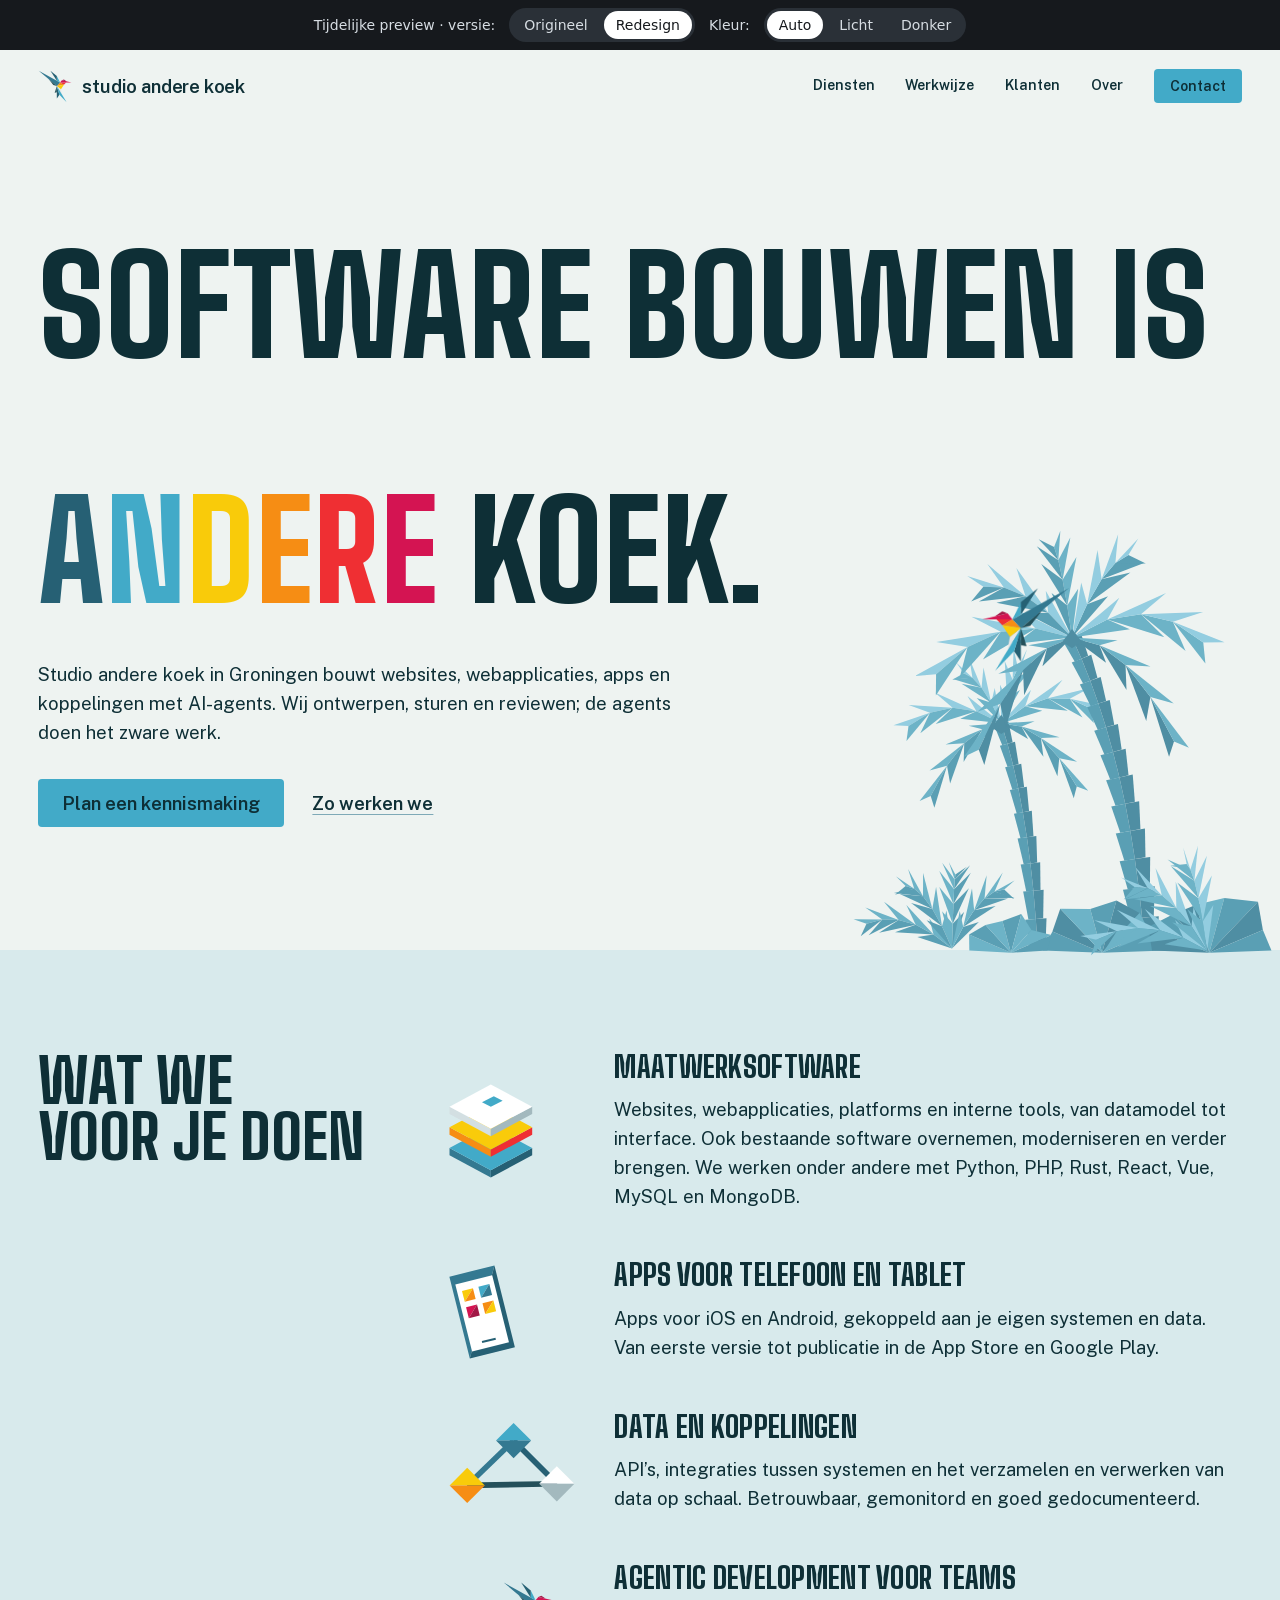
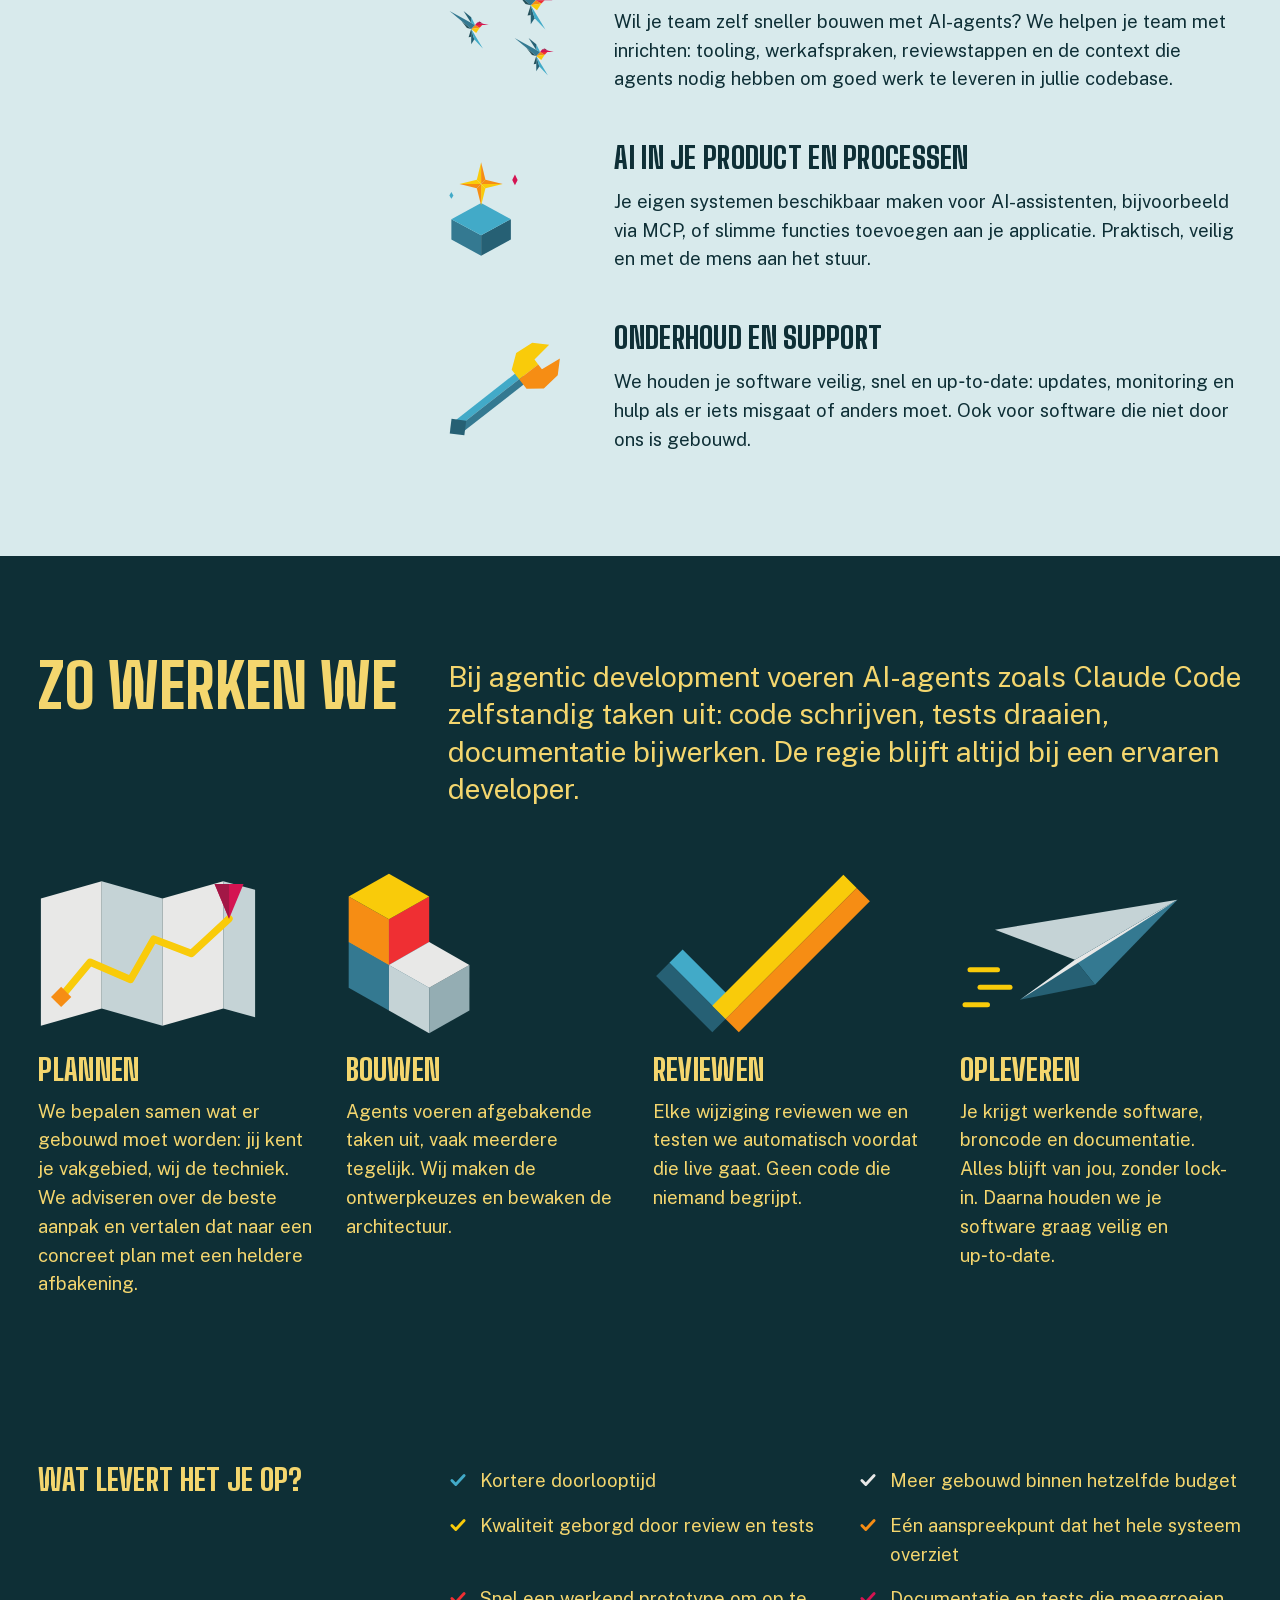
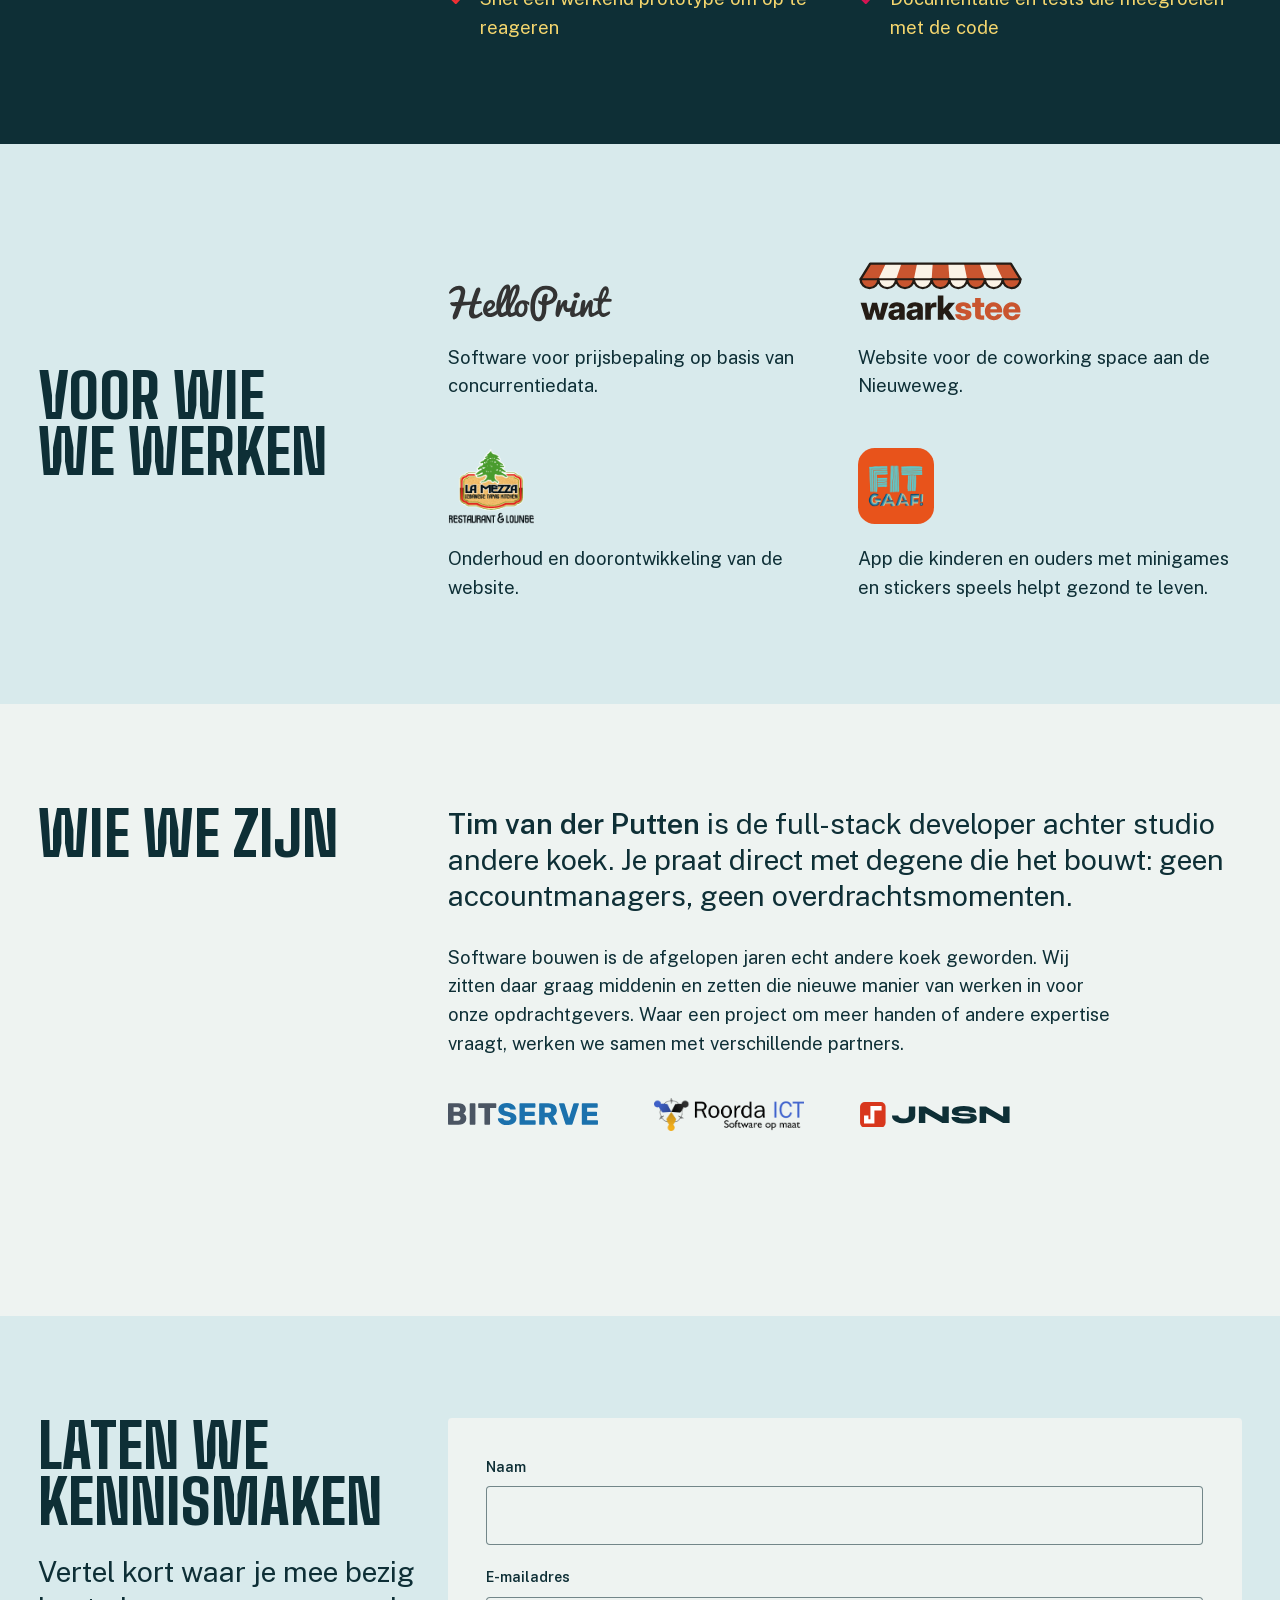
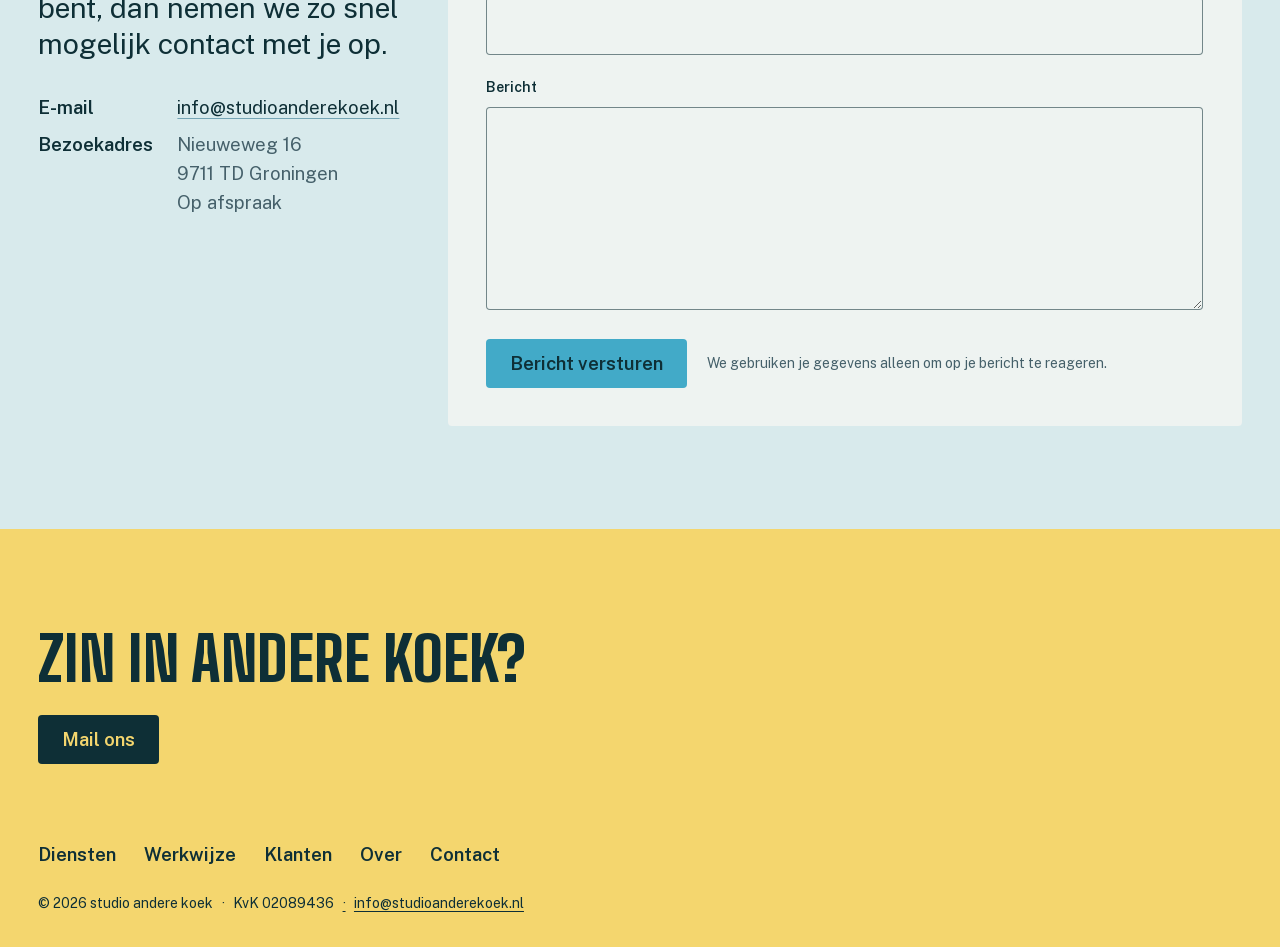
==== commit 66dca259: "Origami-bosje in de hero en Clint Jansen als partner - Origami-palmbosje rechts in de hero in de log" ====
--- a/index.html
+++ b/index.html
@@ -57,6 +57,8 @@
       <a class="button" href="#contact">Plan een kennismaking</a>
       <a class="link" href="#werkwijze">Zo werken we</a>
     </div>
+    <!-- Origami-bosje in de blauwtinten van het logo; de kolibrie vliegt hier vandaan de zin in -->
+    <div class="grove" aria-hidden="true"><svg viewBox="40 -20 380 382" preserveAspectRatio="xMaxYMax meet" aria-hidden="true" focusable="false"><g class="g-back"><g class="g-palm g-back"><polygon style="fill:var(--g2)" points="222.8,360.5 230,360 228.2,332.5 218.3,333.2"/><polygon style="fill:var(--g1)" points="230,360 237.2,359.5 238.2,331.9 228.2,332.5"/><polygon style="fill:var(--g2)" points="221.3,333.1 228.2,332.5 226,306.1 216.4,306.9"/><polygon style="fill:var(--g1)" points="228.2,332.5 235.1,331.9 235.5,305.3 226,306.1"/><polygon style="fill:var(--g2)" points="219.3,306.8 226,306.1 223.2,280.7 214.1,281.7"/><polygon style="fill:var(--g1)" points="226,306.1 232.6,305.4 232.3,279.7 223.2,280.7"/><polygon style="fill:var(--g2)" points="216.9,281.5 223.2,280.7 219.9,256.3 211.2,257.5"/><polygon style="fill:var(--g1)" points="223.2,280.7 229.5,279.8 228.7,255.1 219.9,256.3"/><polygon style="fill:var(--g2)" points="213.9,257.3 219.9,256.3 216.1,233 207.8,234.3"/><polygon style="fill:var(--g1)" points="219.9,256.3 226,255.3 224.5,231.6 216.1,233"/><polygon style="fill:var(--g2)" points="210.4,234.1 216.1,233 211.9,210.7 204,212.2"/><polygon style="fill:var(--g1)" points="216.1,233 221.9,231.9 219.8,209.1 211.9,210.7"/><polygon style="fill:var(--g2)" points="206.4,211.9 211.9,210.7 207.1,189.4 199.6,191.1"/><polygon style="fill:var(--g1)" points="211.9,210.7 217.3,209.4 214.6,187.7 207.1,189.4"/><polygon style="fill:var(--g2)" points="201.9,190.8 207.1,189.4 201.8,169.2 194.7,171"/><polygon style="fill:var(--g1)" points="207.1,189.4 212.2,188.1 208.8,167.3 201.8,169.2"/><polygon style="fill:var(--g2)" points="196.9,170.6 201.8,169.2 196,150 189.4,152"/><polygon style="fill:var(--g1)" points="201.8,169.2 206.6,167.7 202.6,148 196,150"/><g class="g-frond" style="--o:196px 150px;--d:-0.4s"><polygon style="fill:var(--g4)" points="196,150 164.5,124.6 172.8,138.8"/><polygon style="fill:var(--g3)" points="196,150 157.8,145.7 172.8,138.8"/><polygon style="fill:var(--g4)" points="172.8,138.8 134,121.3 150.6,135.5"/><polygon style="fill:var(--g3)" points="172.8,138.8 134.9,150.7 150.6,135.5"/><polygon style="fill:var(--g4)" points="150.6,135.5 109.6,132.9 129.5,140.1"/><polygon style="fill:var(--g3)" points="150.6,135.5 120.5,159.2 129.5,140.1"/><polygon style="fill:var(--g4)" points="129.5,140.1 95.4,151.9 109.5,152.5"/><polygon style="fill:var(--g3)" points="129.5,140.1 107.6,166.6 109.5,152.5"/></g><g class="g-frond" style="--o:196px 150px;--d:-1.7s"><polygon style="fill:var(--g4)" points="196,150 189.9,117 186.6,130.9"/><polygon style="fill:var(--g3)" points="196,150 173.1,126.3 186.6,130.9"/><polygon style="fill:var(--g4)" points="186.6,130.9 179.4,97.9 177.6,116.8"/><polygon style="fill:var(--g3)" points="186.6,130.9 159,113.2 177.6,116.8"/><polygon style="fill:var(--g4)" points="177.6,116.8 166.3,89.5 169.1,107.6"/><polygon style="fill:var(--g3)" points="177.6,116.8 150.8,108.7 169.1,107.6"/><polygon style="fill:var(--g4)" points="169.1,107.6 154,93.2 161,103.4"/><polygon style="fill:var(--g3)" points="169.1,107.6 150.3,109.4 161,103.4"/></g><g class="g-frond" style="--o:196px 150px;--d:-3.0s"><polygon style="fill:var(--g3)" points="196,150 213.4,119 201.4,126.8"/><polygon style="fill:var(--g4)" points="196,150 194.8,114.1 201.4,126.8"/><polygon style="fill:var(--g3)" points="201.4,126.8 223.3,100.5 206.6,109.5"/><polygon style="fill:var(--g4)" points="201.4,126.8 199.2,92 206.6,109.5"/><polygon style="fill:var(--g3)" points="206.6,109.5 229,92.4 211.5,98.1"/><polygon style="fill:var(--g4)" points="206.6,109.5 207.5,80.2 211.5,98.1"/><polygon style="fill:var(--g3)" points="211.5,98.1 228.2,95.3 216.2,92.7"/><polygon style="fill:var(--g4)" points="211.5,98.1 220,80.9 216.2,92.7"/></g><g class="g-frond" style="--o:196px 150px;--d:-4.3s"><polygon style="fill:var(--g3)" points="196,150 234.3,138.2 218.3,134.2"/><polygon style="fill:var(--g4)" points="196,150 223.8,118.7 218.3,134.2"/><polygon style="fill:var(--g3)" points="218.3,134.2 258,138.4 239.6,126.6"/><polygon style="fill:var(--g4)" points="218.3,134.2 253.2,109.4 239.6,126.6"/><polygon style="fill:var(--g3)" points="239.6,126.6 271.8,144.7 259.9,127.2"/><polygon style="fill:var(--g4)" points="239.6,126.6 278.4,117 259.9,127.2"/><polygon style="fill:var(--g3)" points="259.9,127.2 282.4,149.8 279.1,136"/><polygon style="fill:var(--g4)" points="259.9,127.2 293.2,134 279.1,136"/></g><g class="g-frond" style="--o:196px 150px;--d:-5.6s"><polygon style="fill:var(--g3)" points="196,150 165.5,152.3 178.3,155.5"/><polygon style="fill:var(--g2)" points="196,150 174,167.9 178.3,155.5"/><polygon style="fill:var(--g3)" points="178.3,155.5 144,169.8 161.5,168.7"/><polygon style="fill:var(--g2)" points="178.3,155.5 160.9,186.2 161.5,168.7"/><polygon style="fill:var(--g3)" points="161.5,168.7 129.1,194 145.4,189.5"/><polygon style="fill:var(--g2)" points="161.5,168.7 148.3,206.2 145.4,189.5"/><polygon style="fill:var(--g3)" points="145.4,189.5 119.8,222.4 130.2,217.9"/><polygon style="fill:var(--g2)" points="145.4,189.5 133.6,228.8 130.2,217.9"/></g><g class="g-frond" style="--o:196px 150px;--d:-6.9s"><polygon style="fill:var(--g2)" points="196,150 221,164.7 214.9,153"/><polygon style="fill:var(--g3)" points="196,150 227.2,148.1 214.9,153"/><polygon style="fill:var(--g2)" points="214.9,153 235.3,181.1 233,163.8"/><polygon style="fill:var(--g3)" points="214.9,153 250.4,163.1 233,163.8"/><polygon style="fill:var(--g2)" points="233,163.8 248.4,199.3 250.1,182.5"/><polygon style="fill:var(--g3)" points="233,163.8 266.7,185.8 250.1,182.5"/><polygon style="fill:var(--g2)" points="250.1,182.5 263.6,220 266.4,209"/><polygon style="fill:var(--g3)" points="250.1,182.5 277.1,212.9 266.4,209"/></g><polygon style="fill:var(--g1)" points="187,154 196,142 205,154 196,160"/></g></g><g class="g-palm g-main"><polygon style="fill:var(--g2)" points="318.8,361 330,360 327.4,331.4 312,332.8"/><polygon style="fill:var(--g1)" points="330,360 341.2,359 342.9,330 327.4,331.4"/><polygon style="fill:var(--g2)" points="316.7,332.6 327.4,331.4 324.3,303.6 309.5,305.3"/><polygon style="fill:var(--g1)" points="327.4,331.4 338.2,330.2 339.2,301.9 324.3,303.6"/><polygon style="fill:var(--g2)" points="314,305 324.3,303.6 320.6,276.6 306.4,278.6"/><polygon style="fill:var(--g1)" points="324.3,303.6 334.6,302.2 334.9,274.7 320.6,276.6"/><polygon style="fill:var(--g2)" points="310.8,278.2 320.6,276.6 316.4,250.4 302.8,252.7"/><polygon style="fill:var(--g1)" points="320.6,276.6 330.5,275 330,248.2 316.4,250.4"/><polygon style="fill:var(--g2)" points="307,252.2 316.4,250.4 311.6,225.1 298.6,227.5"/><polygon style="fill:var(--g1)" points="316.4,250.4 325.8,248.7 324.6,222.6 311.6,225.1"/><polygon style="fill:var(--g2)" points="302.6,227 311.6,225.1 306.2,200.5 293.8,203.2"/><polygon style="fill:var(--g1)" points="311.6,225.1 320.6,223.1 318.6,197.8 306.2,200.5"/><polygon style="fill:var(--g2)" points="297.7,202.6 306.2,200.5 300.2,176.7 288.5,179.7"/><polygon style="fill:var(--g1)" points="306.2,200.5 314.7,198.4 312,173.8 300.2,176.7"/><polygon style="fill:var(--g2)" points="292.2,179 300.2,176.7 293.7,153.8 282.7,156.9"/><polygon style="fill:var(--g1)" points="300.2,176.7 308.3,174.4 304.8,150.6 293.7,153.8"/><polygon style="fill:var(--g2)" points="286.1,156.2 293.7,153.8 286.6,131.6 276.2,135"/><polygon style="fill:var(--g1)" points="293.7,153.8 301.4,151.3 297.1,128.3 286.6,131.6"/><polygon style="fill:var(--g2)" points="279.5,134.2 286.6,131.6 279,110.3 269.3,113.8"/><polygon style="fill:var(--g1)" points="286.6,131.6 293.8,129.1 288.7,106.8 279,110.3"/><polygon style="fill:var(--g2)" points="272.3,113 279,110.3 270.8,89.7 261.7,93.4"/><polygon style="fill:var(--g1)" points="279,110.3 285.7,107.6 279.9,86.1 270.8,89.7"/><polygon style="fill:var(--g2)" points="264.6,92.5 270.8,89.7 262,70 253.6,73.7"/><polygon style="fill:var(--g1)" points="270.8,89.7 277,87 270.4,66.3 262,70"/><g class="g-frond" style="--o:262px 70px;--d:-0.0s"><polygon style="fill:var(--g4)" points="262,70 212.2,44.9 227.9,61.7"/><polygon style="fill:var(--g3)" points="262,70 209.7,75.8 227.9,61.7"/><polygon style="fill:var(--g4)" points="227.9,61.7 168.2,50.7 195.5,64.7"/><polygon style="fill:var(--g3)" points="227.9,61.7 178.9,90.5 195.5,64.7"/><polygon style="fill:var(--g4)" points="195.5,64.7 135.3,74.2 164.6,78.8"/><polygon style="fill:var(--g3)" points="195.5,64.7 157.2,107.5 164.6,78.8"/><polygon style="fill:var(--g4)" points="164.6,78.8 115.4,105.9 135.2,104.2"/><polygon style="fill:var(--g3)" points="164.6,78.8 135,124.1 135.2,104.2"/></g><g class="g-frond" style="--o:262px 70px;--d:-1.3s"><polygon style="fill:var(--g4)" points="262,70 237.5,26.3 239.8,47"/><polygon style="fill:var(--g2)" points="262,70 218.9,47.3 239.8,47"/><polygon style="fill:var(--g4)" points="239.8,47 210.1,5.1 218.6,31.5"/><polygon style="fill:var(--g2)" points="239.8,47 191.5,37.5 218.6,31.5"/><polygon style="fill:var(--g4)" points="218.6,31.5 183,1.4 198.4,23.3"/><polygon style="fill:var(--g2)" points="218.6,31.5 175.1,36.5 198.4,23.3"/><polygon style="fill:var(--g4)" points="198.4,23.3 164.3,12.6 179.3,22.6"/><polygon style="fill:var(--g2)" points="198.4,23.3 167.9,36.5 179.3,22.6"/></g><g class="g-frond" style="--o:262px 70px;--d:-2.6s"><polygon style="fill:var(--g3)" points="262,70 267.7,24.5 257.5,40.2"/><polygon style="fill:var(--g2)" points="262,70 242.9,28.6 257.5,40.2"/><polygon style="fill:var(--g3)" points="257.5,40.2 266.1,-5.1 253.2,16.1"/><polygon style="fill:var(--g2)" points="257.5,40.2 233.3,1.4 253.2,16.1"/><polygon style="fill:var(--g3)" points="253.2,16.1 260.4,-23.3 249.2,-2.1"/><polygon style="fill:var(--g2)" points="253.2,16.1 229.1,-15.2 249.2,-2.1"/><polygon style="fill:var(--g3)" points="249.2,-2.1 251.1,-29.6 245.3,-14.5"/><polygon style="fill:var(--g2)" points="249.2,-2.1 230.9,-21.7 245.3,-14.5"/></g><g class="g-frond" style="--o:262px 70px;--d:-3.9s"><polygon style="fill:var(--g2)" points="262,70 295.6,31.5 276.1,38.9"/><polygon style="fill:var(--g4)" points="262,70 270.6,18.8 276.1,38.9"/><polygon style="fill:var(--g2)" points="276.1,38.9 316.5,9.3 289.6,15.7"/><polygon style="fill:var(--g4)" points="276.1,38.9 285.8,-11.7 289.6,15.7"/><polygon style="fill:var(--g2)" points="289.6,15.7 329.2,0.5 302.4,0.5"/><polygon style="fill:var(--g4)" points="289.6,15.7 305,-26.2 302.4,0.5"/><polygon style="fill:var(--g2)" points="302.4,0.5 330.8,0.9 314.6,-6.9"/><polygon style="fill:var(--g4)" points="302.4,0.5 323.8,-22.3 314.6,-6.9"/></g><g class="g-frond" style="--o:262px 70px;--d:-5.2s"><polygon style="fill:var(--g3)" points="262,70 316,62.4 294.9,53.2"/><polygon style="fill:var(--g4)" points="262,70 306.1,33 294.9,53.2"/><polygon style="fill:var(--g3)" points="294.9,53.2 348.1,69.7 326.3,48.3"/><polygon style="fill:var(--g4)" points="294.9,53.2 349.7,28.6 326.3,48.3"/><polygon style="fill:var(--g3)" points="326.3,48.3 367.9,82.6 356.1,55.4"/><polygon style="fill:var(--g4)" points="326.3,48.3 384.3,46.3 356.1,55.4"/><polygon style="fill:var(--g3)" points="356.1,55.4 386.4,94.3 384.4,74.6"/><polygon style="fill:var(--g4)" points="356.1,55.4 404.3,74.5 384.4,74.6"/></g><g class="g-frond" style="--o:262px 70px;--d:-6.5s"><polygon style="fill:var(--g3)" points="262,70 221.2,77.3 238.6,79.9"/><polygon style="fill:var(--g1)" points="262,70 234.4,96.9 238.6,79.9"/><polygon style="fill:var(--g3)" points="238.6,79.9 193.2,103.8 216.3,100.6"/><polygon style="fill:var(--g1)" points="238.6,79.9 217.3,123.9 216.3,100.6"/><polygon style="fill:var(--g3)" points="216.3,100.6 173.7,139.3 195.1,132.1"/><polygon style="fill:var(--g1)" points="216.3,100.6 200.2,154.1 195.1,132.1"/><polygon style="fill:var(--g3)" points="195.1,132.1 161.3,181.1 175,174.6"/><polygon style="fill:var(--g1)" points="195.1,132.1 180.2,188.8 175,174.6"/></g><g class="g-frond" style="--o:262px 70px;--d:-7.8s"><polygon style="fill:var(--g1)" points="262,70 293.7,93.6 287.6,77.2"/><polygon style="fill:var(--g3)" points="262,70 304.5,72.6 287.6,77.2"/><polygon style="fill:var(--g1)" points="287.6,77.2 312.8,119 311.9,95.7"/><polygon style="fill:var(--g3)" points="287.6,77.2 335.2,97.1 311.9,95.7"/><polygon style="fill:var(--g1)" points="311.9,95.7 331.2,147.9 335.1,125.6"/><polygon style="fill:var(--g3)" points="311.9,95.7 356.9,131.6 335.1,125.6"/><polygon style="fill:var(--g1)" points="335.1,125.6 352.5,181.3 357.1,166.9"/><polygon style="fill:var(--g3)" points="335.1,125.6 371,172.8 357.1,166.9"/></g><polygon style="fill:var(--g1)" points="253,74 262,62 271,74 262,80"/></g><g class="g-front"><polygon style="fill:var(--g3)" points="150,360 128.9,332.1 132.8,346.9"/><polygon style="fill:var(--g2)" points="150,360 117.7,349.3 132.8,346.9"/><polygon style="fill:var(--g3)" points="132.8,346.9 107.5,319.4 116.2,338"/><polygon style="fill:var(--g2)" points="132.8,346.9 96.9,344.9 116.2,338"/><polygon style="fill:var(--g3)" points="116.2,338 86.6,316.4 100.3,333.4"/><polygon style="fill:var(--g2)" points="116.2,338 82,345.4 100.3,333.4"/><polygon style="fill:var(--g3)" points="100.3,333.4 69.2,321.8 85,333.1"/><polygon style="fill:var(--g2)" points="100.3,333.4 72.3,347.7 85,333.1"/><polygon style="fill:var(--g3)" points="85,333.1 58.2,332.7 70.3,337"/><polygon style="fill:var(--g2)" points="85,333.1 64.9,348.6 70.3,337"/><polygon style="fill:var(--g3)" points="150,360 144.9,324.6 140.7,339.3"/><polygon style="fill:var(--g2)" points="150,360 126.4,333.7 140.7,339.3"/><polygon style="fill:var(--g3)" points="140.7,339.3 135.2,302.8 131.7,323.1"/><polygon style="fill:var(--g2)" points="140.7,339.3 111.9,317.6 131.7,323.1"/><polygon style="fill:var(--g3)" points="131.7,323.1 123.1,289.6 123,311.4"/><polygon style="fill:var(--g2)" points="131.7,323.1 101.3,309.3 123,311.4"/><polygon style="fill:var(--g3)" points="123,311.4 109.1,285.8 114.8,304.3"/><polygon style="fill:var(--g2)" points="123,311.4 95.8,308.2 114.8,304.3"/><polygon style="fill:var(--g3)" points="114.8,304.3 97.7,292.7 106.8,301.8"/><polygon style="fill:var(--g2)" points="114.8,304.3 96.9,309.9 106.8,301.8"/><polygon style="fill:var(--g2)" points="150,360 161.3,326 150.7,336.9"/><polygon style="fill:var(--g3)" points="150,360 140.8,325.3 150.7,336.9"/><polygon style="fill:var(--g2)" points="150.7,336.9 165.8,303.9 151.4,318.5"/><polygon style="fill:var(--g3)" points="150.7,336.9 138.2,302.8 151.4,318.5"/><polygon style="fill:var(--g2)" points="151.4,318.5 167.6,289.4 152,304.7"/><polygon style="fill:var(--g3)" points="151.4,318.5 138.2,287.8 152,304.7"/><polygon style="fill:var(--g2)" points="152,304.7 166.9,282.4 152.6,295.6"/><polygon style="fill:var(--g3)" points="152,304.7 140.9,280.1 152.6,295.6"/><polygon style="fill:var(--g2)" points="152.6,295.6 163.9,283.9 153.2,291.1"/><polygon style="fill:var(--g3)" points="152.6,295.6 147.1,279.7 153.2,291.1"/><polygon style="fill:var(--g2)" points="150,360 175.1,335.3 160.5,339.9"/><polygon style="fill:var(--g3)" points="150,360 157.3,325 160.5,339.9"/><polygon style="fill:var(--g2)" points="160.5,339.9 190.8,320.5 170.7,324.4"/><polygon style="fill:var(--g3)" points="160.5,339.9 168.7,304 170.7,324.4"/><polygon style="fill:var(--g2)" points="170.7,324.4 202.3,313.3 180.4,313.4"/><polygon style="fill:var(--g3)" points="170.7,324.4 182.4,291.7 180.4,313.4"/><polygon style="fill:var(--g2)" points="180.4,313.4 208.3,312.8 189.8,306.9"/><polygon style="fill:var(--g3)" points="180.4,313.4 197.4,289.1 189.8,306.9"/><polygon style="fill:var(--g2)" points="189.8,306.9 208.1,313.8 198.8,305"/><polygon style="fill:var(--g3)" points="189.8,306.9 208.4,296.6 198.8,305"/><polygon style="fill:var(--g2)" points="290,364 234.7,362 243.7,344.2"/><polygon style="fill:var(--g1)" points="290,364 243.7,344.2 251,322.9"/><polygon style="fill:var(--g3)" points="290,364 251,322.9 279,323.3"/><polygon style="fill:var(--g2)" points="290,364 279,323.3 303.4,315.2"/><polygon style="fill:var(--g1)" points="290,364 303.4,315.2 325,326.9"/><polygon style="fill:var(--g3)" points="290,364 325,326.9 334.4,344.9"/><polygon style="fill:var(--g2)" points="290,364 334.4,344.9 349.4,362"/><polygon style="fill:var(--g1)" points="390,364 336.6,362 333.1,340.1"/><polygon style="fill:var(--g2)" points="390,364 333.1,340.1 356.2,328.1"/><polygon style="fill:var(--g1)" points="390,364 356.2,328.1 377.8,319.3"/><polygon style="fill:var(--g3)" points="390,364 377.8,319.3 404,312.9"/><polygon style="fill:var(--g2)" points="390,364 404,312.9 435.4,316.5"/><polygon style="fill:var(--g1)" points="390,364 435.4,316.5 440,342.7"/><polygon style="fill:var(--g2)" points="390,364 440,342.7 448,362"/><polygon style="fill:var(--g4)" points="388,362 358.1,333.4 365.7,350"/><polygon style="fill:var(--g3)" points="388,362 348.4,356 365.7,350"/><polygon style="fill:var(--g4)" points="365.7,350 329.9,323.1 344.2,343.1"/><polygon style="fill:var(--g3)" points="365.7,350 323,355.4 344.2,343.1"/><polygon style="fill:var(--g4)" points="344.2,343.1 303.8,323.9 323.5,341"/><polygon style="fill:var(--g3)" points="344.2,343.1 304.6,359 323.5,341"/><polygon style="fill:var(--g4)" points="323.5,341 282.9,333.6 303.7,344"/><polygon style="fill:var(--g3)" points="323.5,341 291.3,363.6 303.7,344"/><polygon style="fill:var(--g4)" points="303.7,344 269.7,348.3 284.6,351.9"/><polygon style="fill:var(--g3)" points="303.7,344 279.7,366.4 284.6,351.9"/><polygon style="fill:var(--g4)" points="388,362 375.4,321.3 373.4,339.4"/><polygon style="fill:var(--g3)" points="388,362 355.5,335.7 373.4,339.4"/><polygon style="fill:var(--g4)" points="373.4,339.4 358.7,297.7 359.3,322.3"/><polygon style="fill:var(--g3)" points="373.4,339.4 334.8,320.5 359.3,322.3"/><polygon style="fill:var(--g4)" points="359.3,322.3 339.8,285 345.7,310.4"/><polygon style="fill:var(--g3)" points="359.3,322.3 319.9,313.9 345.7,310.4"/><polygon style="fill:var(--g4)" points="345.7,310.4 320.8,284.1 332.7,303.9"/><polygon style="fill:var(--g3)" points="345.7,310.4 311.8,314 332.7,303.9"/><polygon style="fill:var(--g4)" points="332.7,303.9 307.8,293.9 320.3,302.8"/><polygon style="fill:var(--g3)" points="332.7,303.9 310.2,314.4 320.3,302.8"/><polygon style="fill:var(--g4)" points="388,362 393.8,319.4 383.9,334.8"/><polygon style="fill:var(--g3)" points="388,362 369.6,323.5 383.9,334.8"/><polygon style="fill:var(--g4)" points="383.9,334.8 392.4,292 379.9,313.1"/><polygon style="fill:var(--g3)" points="383.9,334.8 360.1,298.6 379.9,313.1"/><polygon style="fill:var(--g4)" points="379.9,313.1 387.8,273.6 376.1,296.9"/><polygon style="fill:var(--g3)" points="379.9,313.1 354,283 376.1,296.9"/><polygon style="fill:var(--g4)" points="376.1,296.9 379.5,264.2 372.4,286.3"/><polygon style="fill:var(--g3)" points="376.1,296.9 351.1,277.1 372.4,286.3"/><polygon style="fill:var(--g4)" points="372.4,286.3 365.7,266.1 368.9,281.2"/><polygon style="fill:var(--g3)" points="372.4,286.3 353.6,282.9 368.9,281.2"/><polygon style="fill:var(--g3)" points="205,364 166.2,362 166,347"/><polygon style="fill:var(--g2)" points="205,364 166,347 181.3,338.2"/><polygon style="fill:var(--g3)" points="205,364 181.3,338.2 197.1,334.3"/><polygon style="fill:var(--g2)" points="205,364 197.1,334.3 214.7,327.9"/><polygon style="fill:var(--g3)" points="205,364 214.7,327.9 224.1,342.8"/><polygon style="fill:var(--g3)" points="205,364 224.1,342.8 242.9,347.4"/><polygon style="fill:var(--g2)" points="205,364 242.9,347.4 239.1,362"/></g></svg><span class="perch perch-grove" data-perch aria-hidden="true"></span></div>
   </section>
 
   <!-- DIENSTEN -->
@@ -198,6 +200,8 @@
       <ul class="logos logos-small" aria-label="Partners" data-reveal>
         <li><a href="https://bitserve.nl/" rel="noopener"><img src="img/partners/bitserve.svg" alt="Bitserve" width="487" height="72"></a></li>
         <li><a href="https://roordaict.nl/" rel="noopener"><img src="img/partners/roorda-ict.png" alt="Roorda ICT" width="357" height="80"></a></li>
+        <!-- Clint Jansen: zijn J-teken en JNSN in Syne 800, zoals op clintjansen.com -->
+        <li><a href="https://clintjansen.com/" rel="noopener"><svg class="logo-clint" viewBox="0 0 375.56 64" role="img" aria-label="Clint Jansen (JNSN)"><rect width="64" height="64" rx="12" fill="#d8371d"/><polygon fill="#fff" points="26,10 54,10 54,21 36,21 36,54 10,54 10,34 21,34 21,43 26,43"/><path class="t" transform="translate(0 52.71)" d="M122.2-21.3L122.2-21.3L122.2-41.4L138.3-41.4L138.3-19.3Q138.3-15.6 136.7-12.1Q135.1-8.6 131.5-5.7Q128.0-2.8 122.5-1.1Q117.0 0.6 109.3 0.6L109.3 0.6Q103.9 0.6 98.7-0.4Q93.5-1.4 89.3-3.6Q85.1-5.9 82.6-9.7Q80.1-13.4 80.0-19.0L80.0-19.0L95.5-19.0Q96.4-15.0 99.7-13.3Q102.9-11.6 109.3-11.6L109.3-11.6Q114.6-11.6 117.4-12.9Q120.2-14.1 121.2-16.3Q122.2-18.5 122.2-21.3ZM163.5-41.4L206.2-16.2L206.2-41.4L222.3-41.4L222.3 0L206.2 0L163.5-24.7L163.5 0L147.4 0L147.4-41.4L163.5-41.4ZM229.1-15.2L229.1-15.2L246.8-15.2Q247.2-13.8 249.4-12.9Q251.6-12.0 255.3-11.5Q259.0-11.0 264.0-11.0L264.0-11.0Q268.8-11.0 271.6-11.3Q274.4-11.6 275.6-12.3Q276.7-13.1 276.7-14.3L276.7-14.3Q276.7-15.6 274.9-16.2Q273.0-16.9 268.2-17.2Q263.4-17.4 254.8-17.4L254.8-17.4Q248.3-17.4 243.6-18.1Q238.9-18.7 235.9-20.0Q232.9-21.3 231.5-23.4Q230.1-25.4 230.1-28.2L230.1-28.2Q230.1-33.1 233.4-36.3Q236.7-39.5 243.5-41.1Q250.3-42.7 260.4-42.7L260.4-42.7Q275.3-42.7 283.1-38.4Q291.0-34.1 291.0-26.0L291.0-26.0L274.2-26.0Q273.9-28.2 270.2-29.3Q266.5-30.4 259.8-30.4L259.8-30.4Q253.0-30.4 249.8-29.7Q246.5-28.9 246.5-27.0L246.5-27.0Q246.5-26.0 247.4-25.5Q248.3-24.9 250.5-24.5Q252.8-24.2 256.8-24.0Q260.9-23.9 267.2-23.9L267.2-23.9Q274.1-23.9 278.9-23.2Q283.8-22.5 286.8-21.2Q289.8-19.8 291.2-17.7Q292.5-15.6 292.5-12.8L292.5-12.8Q292.5-7.9 289.4-4.8Q286.3-1.7 279.6-0.2Q272.9 1.3 262.0 1.3L262.0 1.3Q255.9 1.3 250.7 0.6Q245.6-0.1 241.6-1.5Q237.6-2.9 234.8-4.9Q232.0-7.0 230.6-9.5Q229.1-12.1 229.1-15.2ZM315.8-41.4L358.4-16.2L358.4-41.4L374.6-41.4L374.6 0L358.4 0L315.8-24.7L315.8 0L299.6 0L299.6-41.4L315.8-41.4Z"/></svg></a></li>
       </ul>
       <span class="perch perch-end" data-perch data-flip="-1" aria-hidden="true"></span>
     </div>
--- a/css/style.css
+++ b/css/style.css
@@ -180,6 +180,7 @@
 
 /* ── HERO ── */
 .hero {
+  position: relative;
   min-height: calc(100svh - 72px);
   display: flex; flex-direction: column; justify-content: center;
   padding: clamp(48px, 7vw, 96px) var(--margin);
@@ -198,6 +199,22 @@
 .kleuren > span:nth-child(6) { color: var(--k6); }
 .hero .lead { max-width: 36em; margin: clamp(32px, 4vw, 48px) 0 0; }
 .actions { display: flex; flex-wrap: wrap; align-items: center; gap: 16px 28px; margin-top: 32px; }
+
+/* Origami-bosje rechts in de hero: staat op de rand met de volgende sectie, naast (niet achter) de tekst */
+.grove {
+  position: absolute; right: var(--margin); bottom: 0; z-index: 0;
+  aspect-ratio: 380 / 382; pointer-events: none;
+  --g1: #4f8ea3; --g2: #5a9fb4; --g3: #6db3c7; --g4: #93cde0;   /* lichte tinten van de logoblauwen */
+  /* onder de eerste regel van de zin blijven, of op brede schermen ernaast groeien
+     (de eerste regel is ±1400px breed zodra de koptekst zijn maximale maat heeft) */
+  height: max(min(50svh, 32vw, 520px), min(100vw - 1460px, 76svh, 1000px));
+}
+:root[data-theme="dark"] .grove { --g1: #1d4651; --g2: #266074; --g3: #347991; --g4: #42aac8; }
+@media (prefers-color-scheme: dark) { :root:not([data-theme="light"]) .grove { --g1: #1d4651; --g2: #266074; --g3: #347991; --g4: #42aac8; } }
+.grove svg { display: block; width: 100%; height: 100%; overflow: visible; }
+.hero > :not(.grove) { position: relative; z-index: 1; }
+@media (max-width: 899px) { .grove { display: none; } }
+.g-frond { transform-box: view-box; transform-origin: var(--o); }
 
 /* ── SECTIES: één raster ── */
 .section {
@@ -289,13 +306,17 @@
 .logos img { width: 170px; max-width: 100%; height: auto; }
 .logos img.logo-tall { width: auto; height: 96px; }
 .logos-small { margin-top: 40px; gap: 24px 56px; }
-.logos-small img { width: 150px; }
+.logos-small img, .logos-small .logo-clint { width: 150px; }
+.logo-clint { display: block; height: auto; }
+.logo-clint .t { fill: var(--ink); }
+:root[data-theme="dark"] .logo-clint .t { fill: #fff; opacity: .85; }
+@media (prefers-color-scheme: dark) { :root:not([data-theme="light"]) .logo-clint .t { fill: #fff; opacity: .85; } }
 /* In de donkere kleurset: lichte silhouetten, want de meeste logo's hebben donkere tekst.
    La Mezza is een badge met een eigen achtergrond en blijft in kleur. */
 :root[data-theme="dark"] .logos img:not(.logo-tall) { filter: brightness(0) invert(1); opacity: .85; }
 @media (prefers-color-scheme: dark) { :root:not([data-theme="light"]) .logos img:not(.logo-tall) { filter: brightness(0) invert(1); opacity: .85; } }
 @media (max-width: 560px) {
-  .logos img { width: 140px; }
+  .logos img, .logos .logo-clint { width: 140px; }
   .logos img.logo-tall { height: 80px; }
 }
 
@@ -354,6 +375,7 @@
 .perch-end { width: 56px; margin: 28px 0 0 auto; }
 .perch-art { position: absolute; right: -6%; top: -18%; width: 30%; }
 .perch-form { position: absolute; right: 32px; top: -36px; width: 64px; }
+.perch-grove { position: absolute; left: 40%; top: 15%; width: 14%; }
 .perch-close { grid-column: 10 / -1; grid-row: 1 / span 2; justify-self: center; width: clamp(80px, 8vw, 128px); }
 @media (max-width: 860px) {
   .perch-head { position: absolute; right: 0; top: 0; margin: 0; width: 52px; }
@@ -437,7 +459,13 @@
   .js .is-in .a-star { opacity: 1; transform: none; }
   .js .a-spark { opacity: 0; transition: opacity 400ms ease 900ms; }
   .js .is-in .a-spark { opacity: 1; }
-}
+
+  /* Bosje: de bladeren wiegen traag; ze ritselen even als de kolibrie vertrekt of landt */
+  .g-frond { animation: sway 7s ease-in-out var(--d, 0s) infinite alternate; }
+  .grove.is-rustling .g-main .g-frond { animation: sway 7s ease-in-out var(--d, 0s) infinite alternate, rustle 700ms var(--ease-out); }
+}
+@keyframes sway { from { rotate: -1.6deg; } to { rotate: 1.6deg; } }
+@keyframes rustle { 20% { transform: rotate(4deg); } 50% { transform: rotate(-3deg); } 80% { transform: rotate(1deg); } }
 @keyframes line-up { to { transform: none; } }
 @keyframes rise { to { opacity: 1; transform: none; } }
 
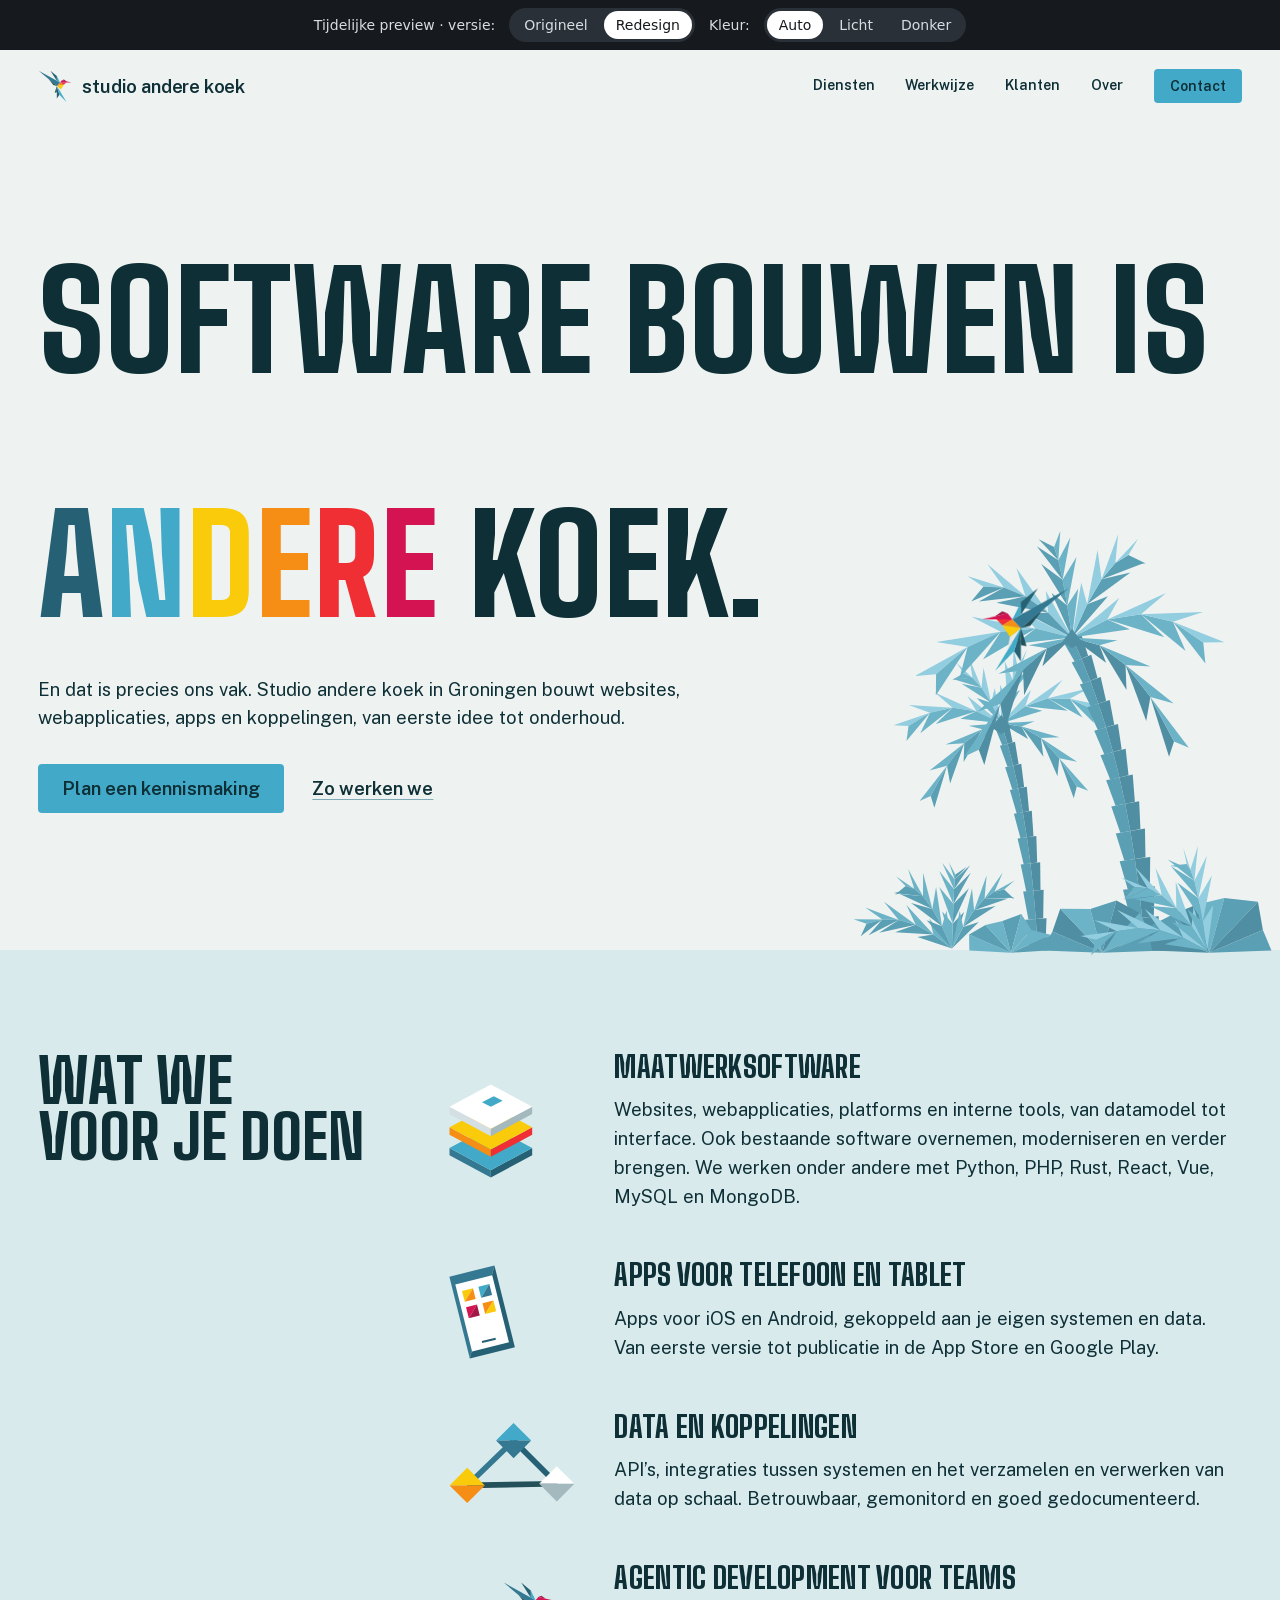
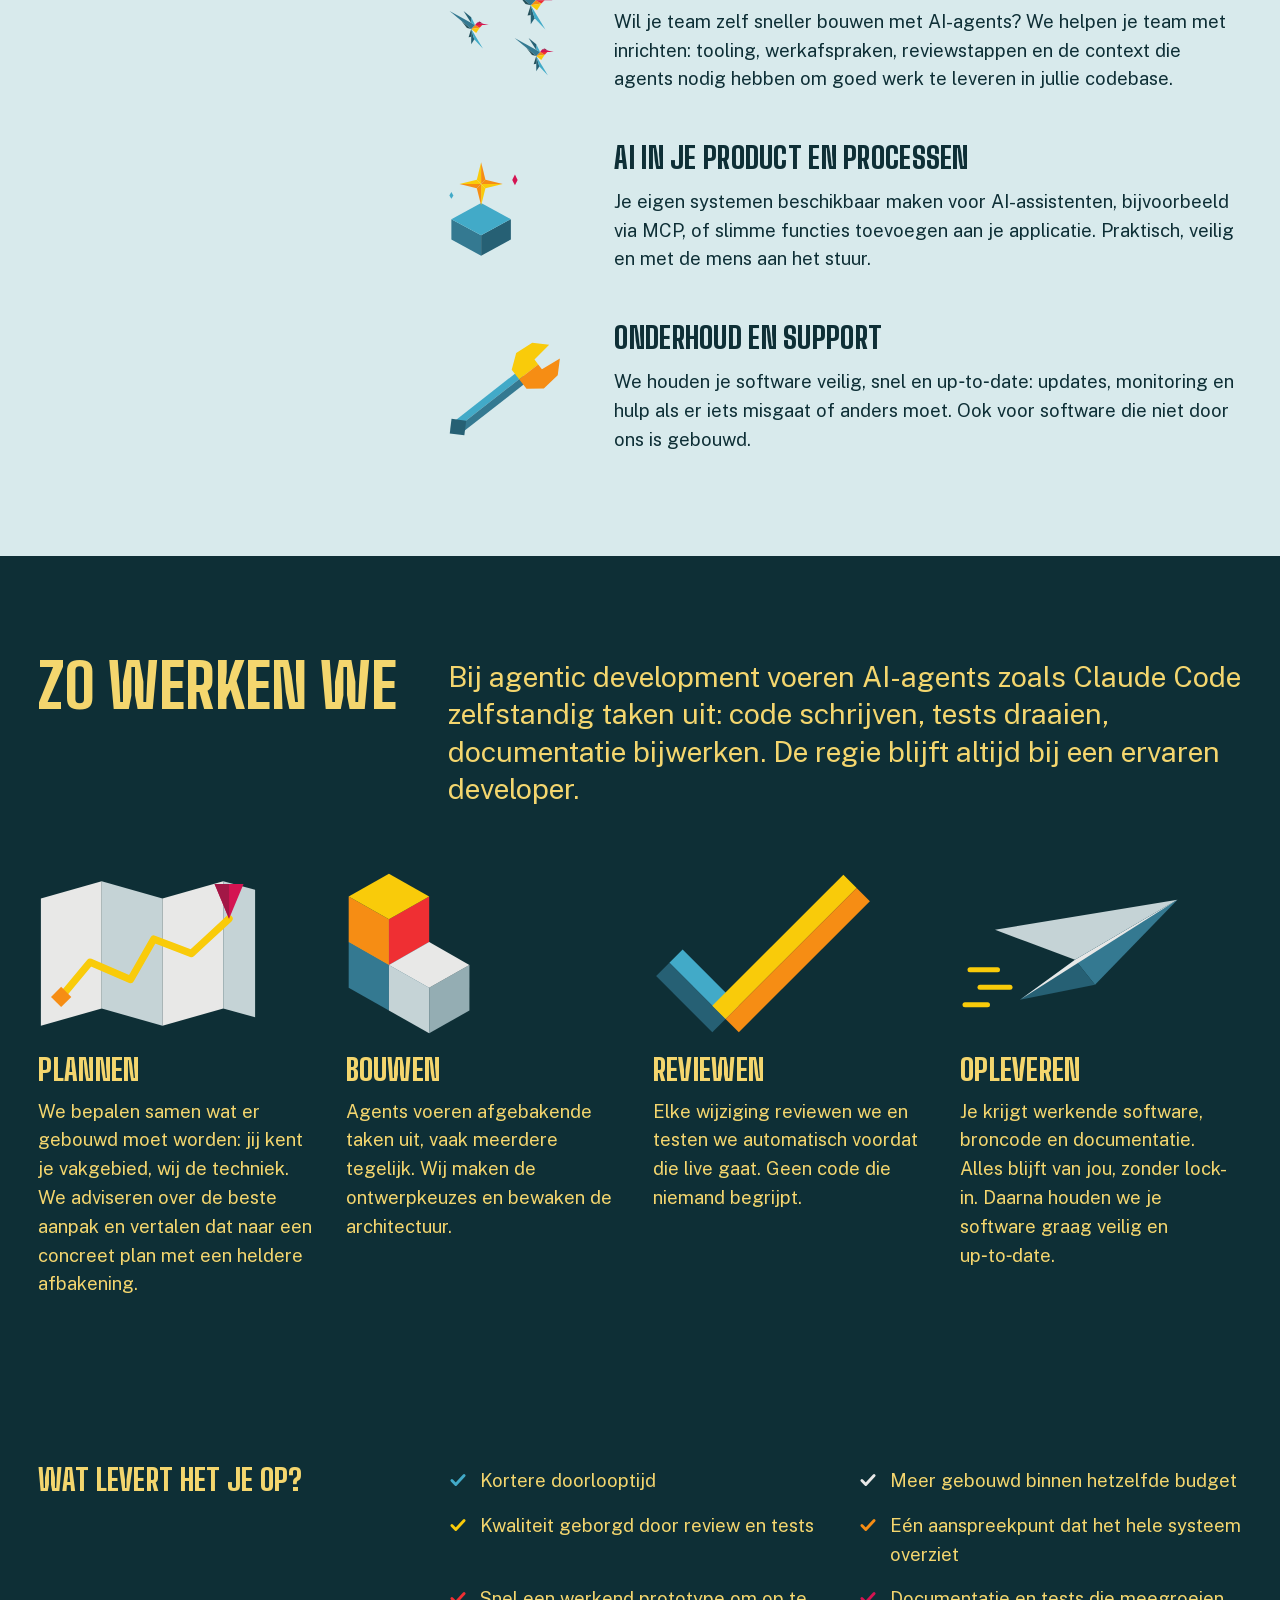
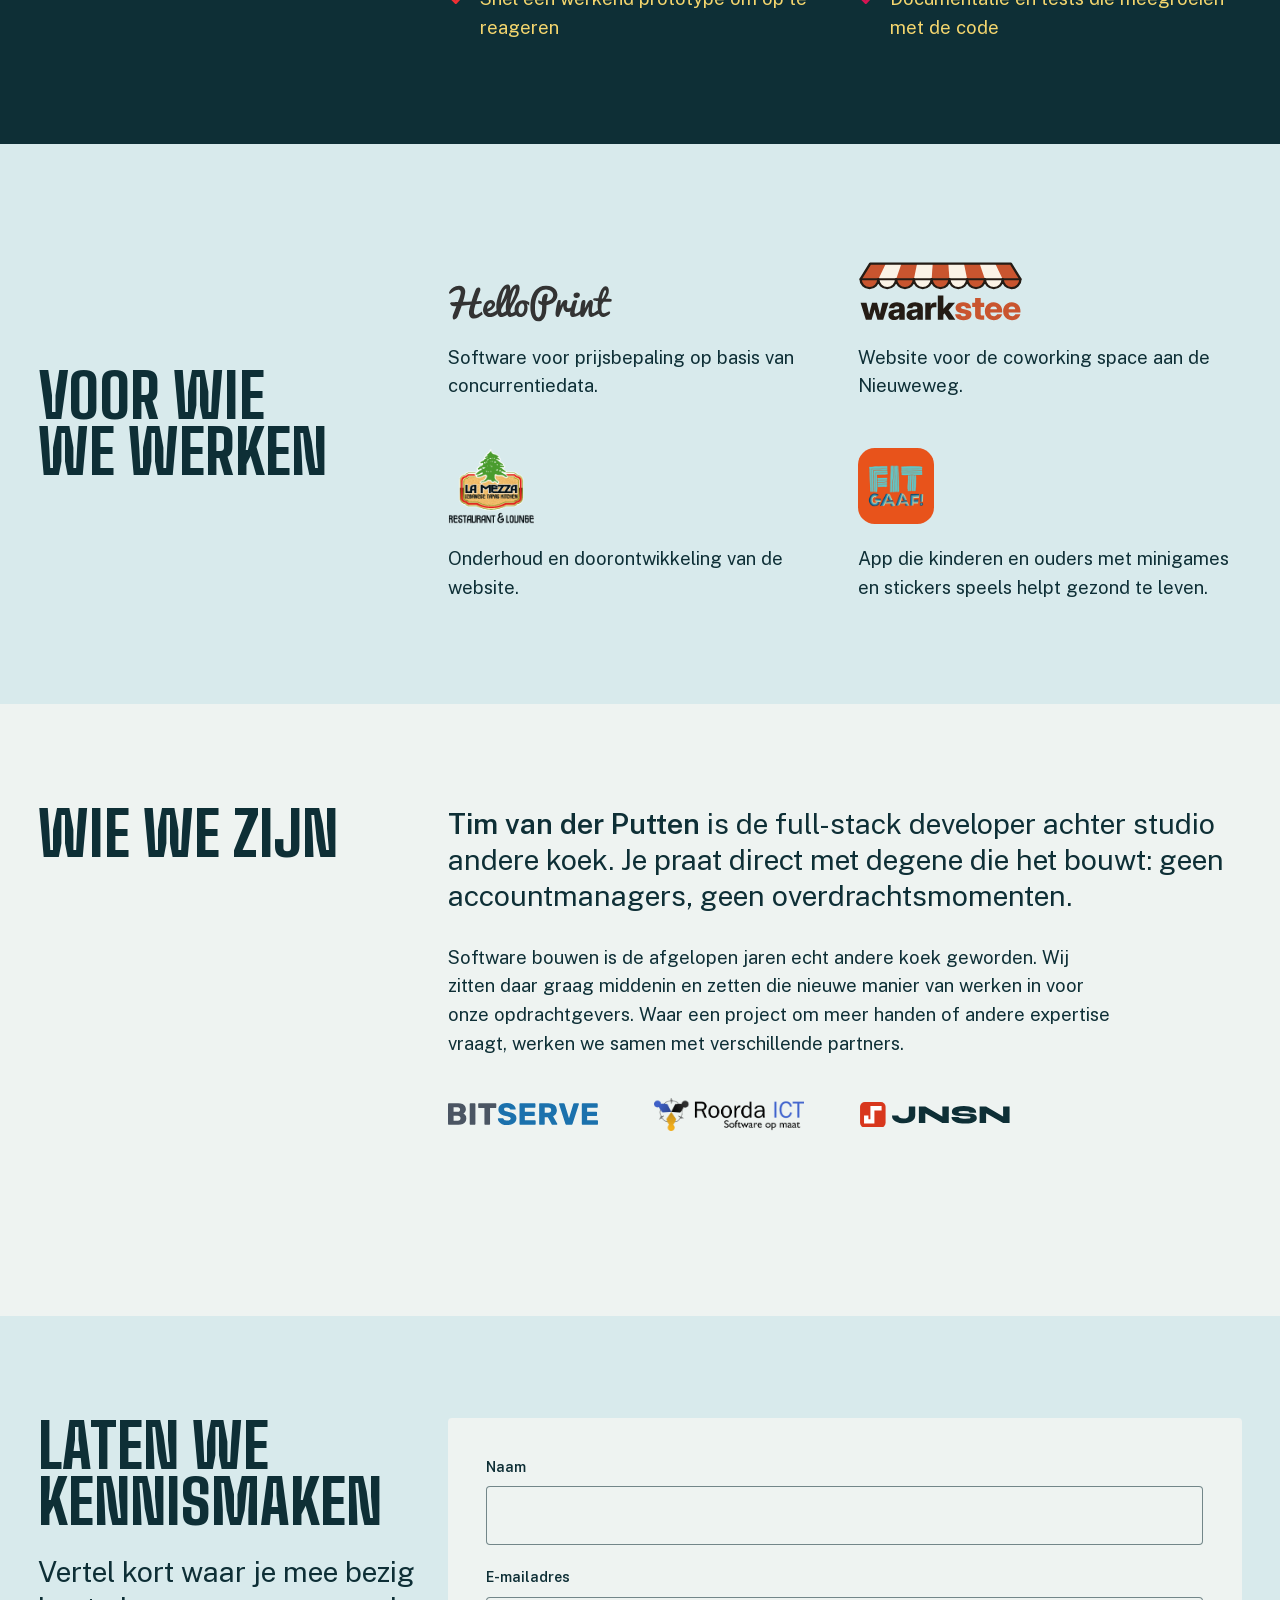
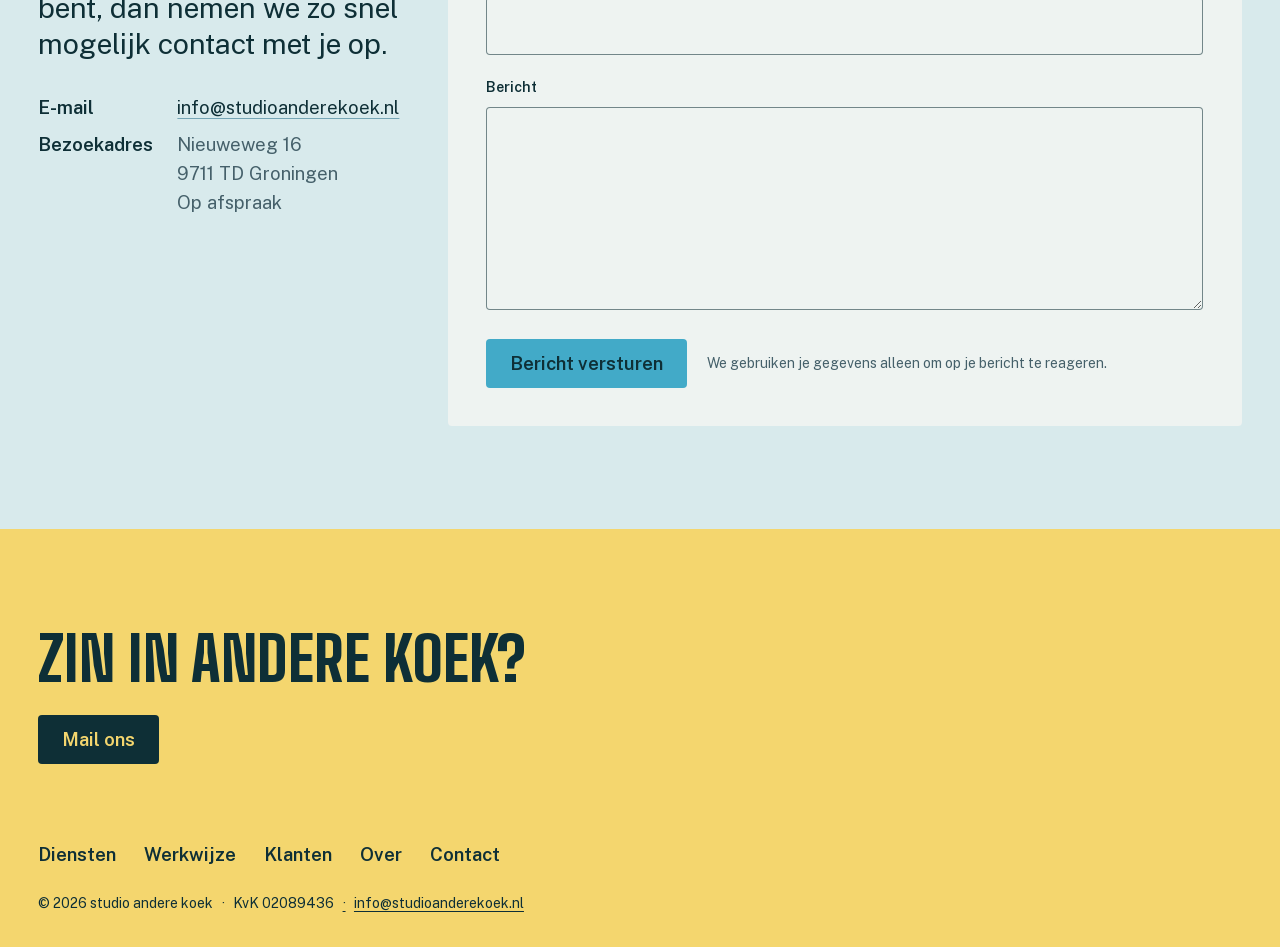
==== commit 7fcf35e6: "Lead in de hero sluit aan op de titel en noemt geen AI meer Co-Authored-By: Claude Opus 5.5 <noreply" ====
--- a/index.html
+++ b/index.html
@@ -50,8 +50,8 @@
       <span class="line"><span data-line style="--i:1"><span class="kleuren"><span>a</span><span>n</span><span>d</span><span>e</span><span>r</span><span>e</span></span> koek.</span></span>
     </h1>
     <p class="lead" data-load style="--d:420ms">
-      Studio andere koek in Groningen bouwt websites, webapplicaties, apps en koppelingen met AI-agents.
-      Wij ontwerpen, sturen en reviewen; de agents doen het zware werk.
+      En dat is precies ons vak. Studio andere koek in Groningen bouwt websites, webapplicaties, apps en
+      koppelingen, van eerste idee tot onderhoud.
     </p>
     <div class="actions" data-load style="--d:520ms">
       <a class="button" href="#contact">Plan een kennismaking</a>
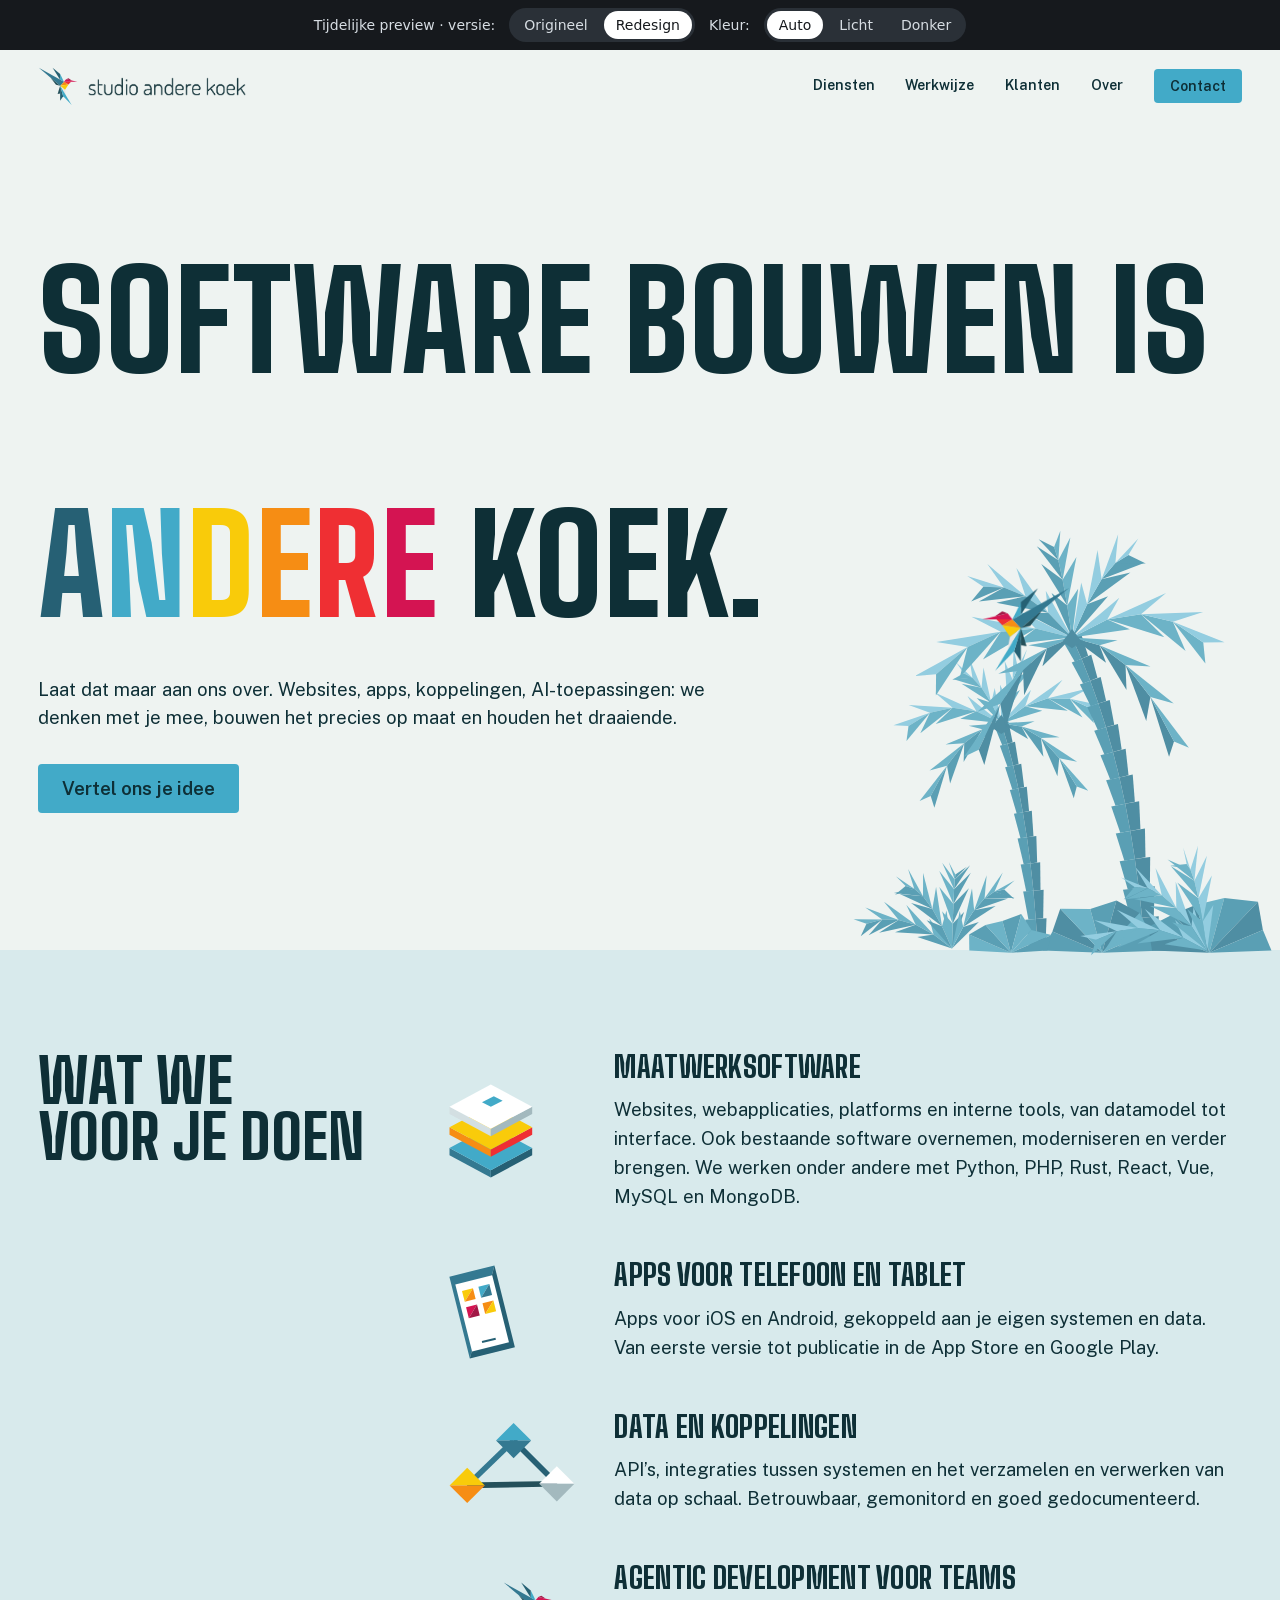
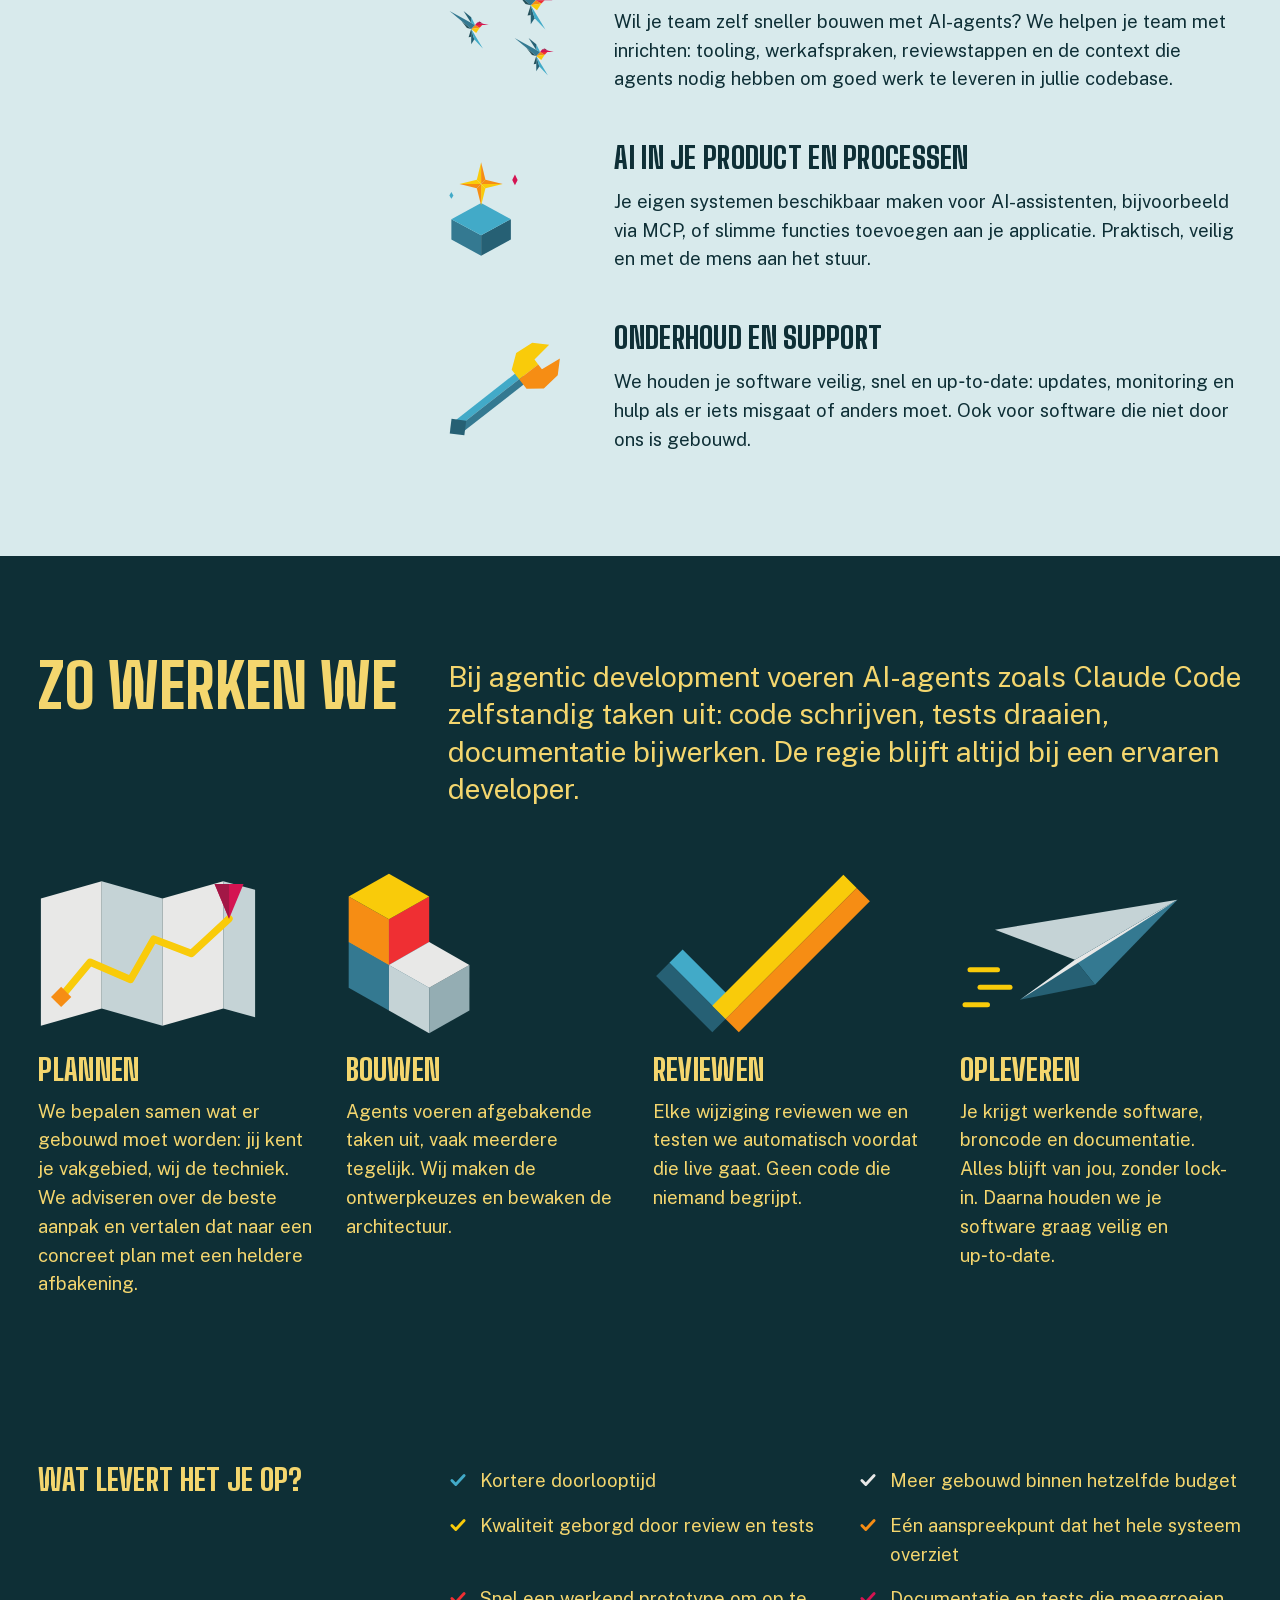
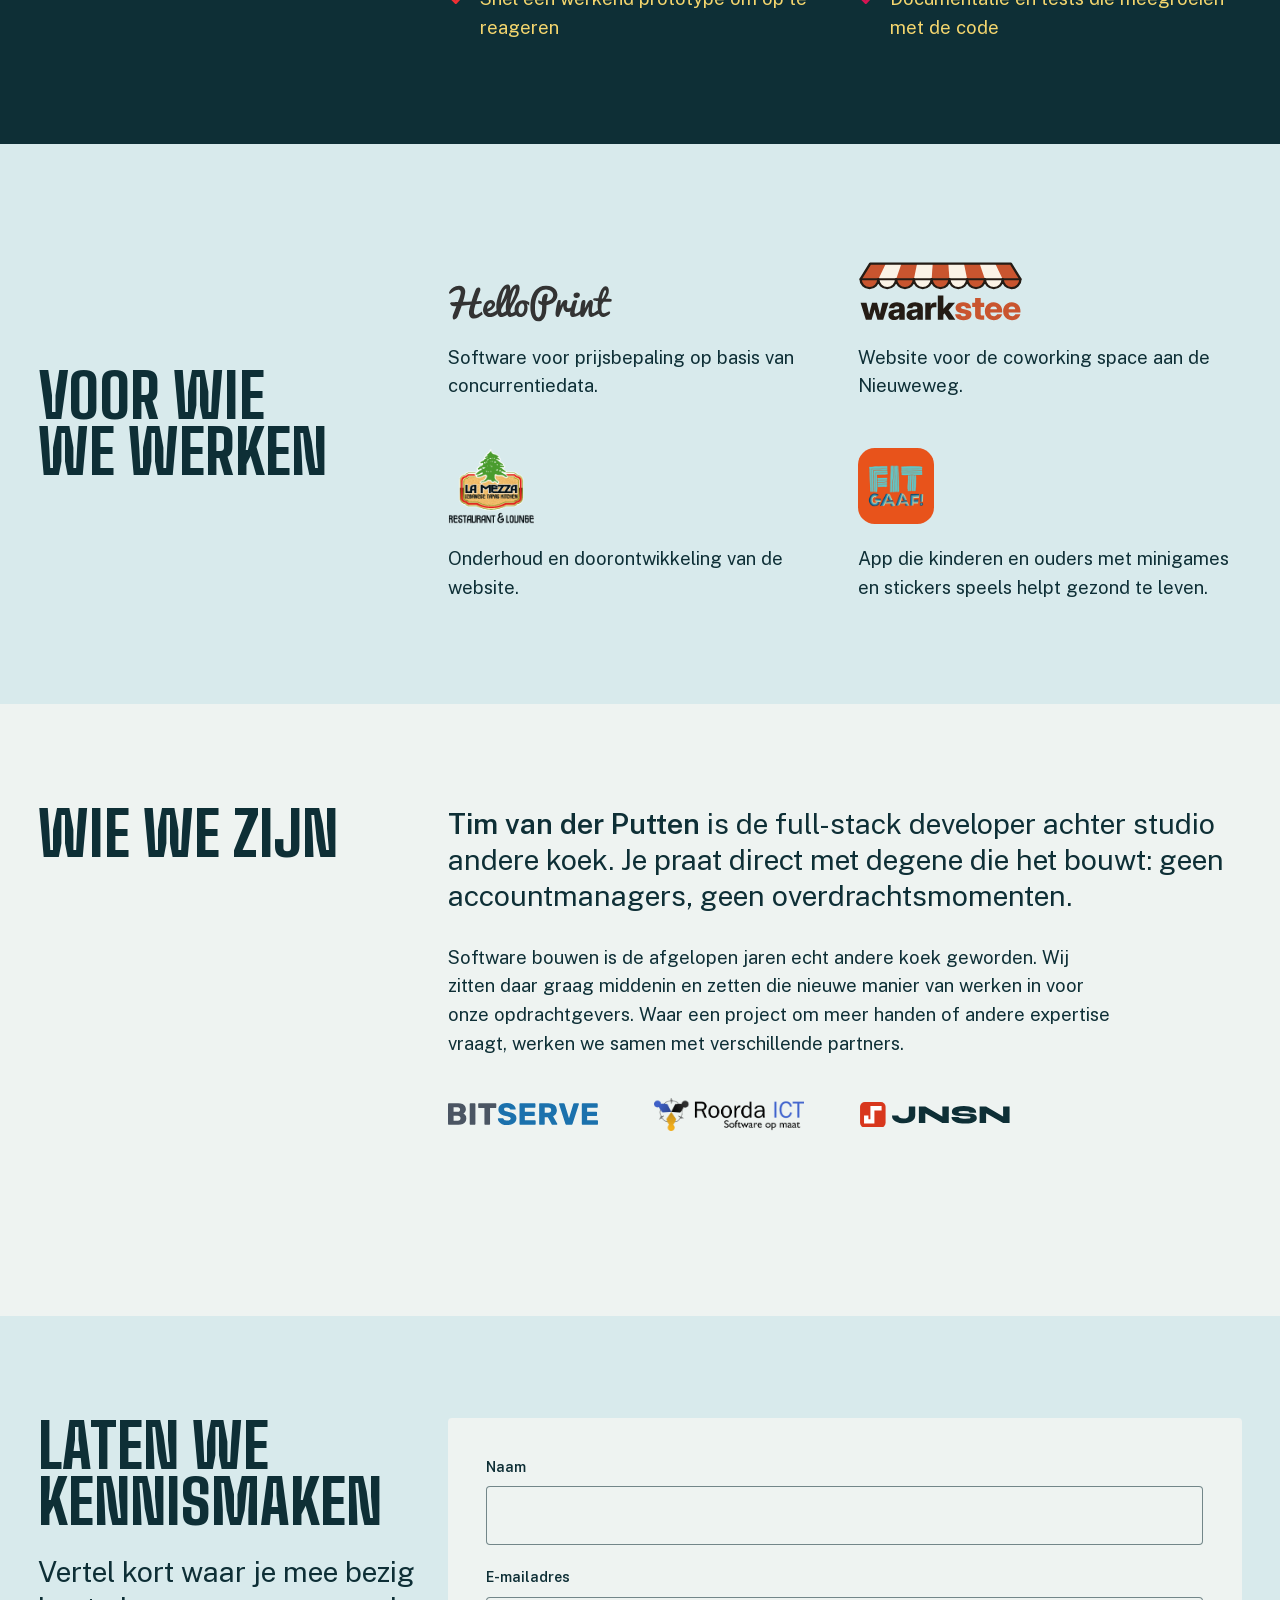
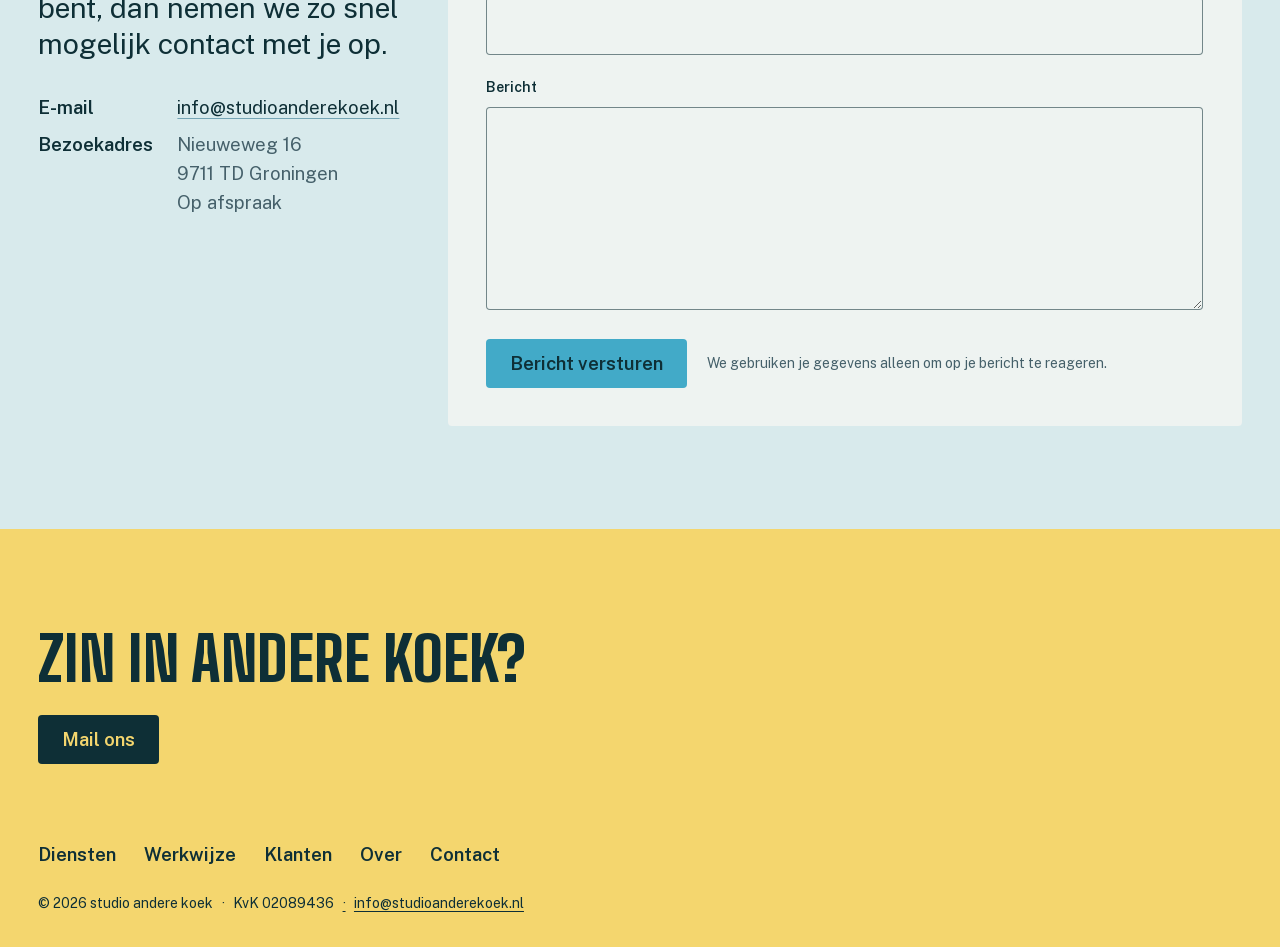
==== commit 11175a15: "Woordmerk uit het logo in de header, nieuwe lead en knop Co-Authored-By: Claude Opus 5.5 <noreply@an" ====
--- a/index.html
+++ b/index.html
@@ -30,7 +30,7 @@
 <header class="bar">
   <a class="mark" href="#top" aria-label="studio andere koek, naar boven">
     <img src="img/kolibrie.svg" alt="" width="32" height="31">
-    <span>studio andere koek</span>
+    <span class="wordmark">studio andere koek</span>
   </a>
   <nav class="bar-nav" aria-label="Hoofdmenu">
     <a href="#diensten">Diensten</a>
@@ -50,12 +50,11 @@
       <span class="line"><span data-line style="--i:1"><span class="kleuren"><span>a</span><span>n</span><span>d</span><span>e</span><span>r</span><span>e</span></span> koek.</span></span>
     </h1>
     <p class="lead" data-load style="--d:420ms">
-      En dat is precies ons vak. Studio andere koek in Groningen bouwt websites, webapplicaties, apps en
-      koppelingen, van eerste idee tot onderhoud.
+      Laat dat maar aan ons over. Websites, apps, koppelingen, AI-toepassingen: we denken met je mee, bouwen het precies op maat en houden het draaiende.
     </p>
     <div class="actions" data-load style="--d:520ms">
-      <a class="button" href="#contact">Plan een kennismaking</a>
-      <a class="link" href="#werkwijze">Zo werken we</a>
+      <a class="button" href="#contact">Vertel ons je idee</a>
+<!--      <a class="link" href="#diensten">Wat we voor je doen</a>-->
     </div>
     <!-- Origami-bosje in de blauwtinten van het logo; de kolibrie vliegt hier vandaan de zin in -->
     <div class="grove" aria-hidden="true"><svg viewBox="40 -20 380 382" preserveAspectRatio="xMaxYMax meet" aria-hidden="true" focusable="false"><g class="g-back"><g class="g-palm g-back"><polygon style="fill:var(--g2)" points="222.8,360.5 230,360 228.2,332.5 218.3,333.2"/><polygon style="fill:var(--g1)" points="230,360 237.2,359.5 238.2,331.9 228.2,332.5"/><polygon style="fill:var(--g2)" points="221.3,333.1 228.2,332.5 226,306.1 216.4,306.9"/><polygon style="fill:var(--g1)" points="228.2,332.5 235.1,331.9 235.5,305.3 226,306.1"/><polygon style="fill:var(--g2)" points="219.3,306.8 226,306.1 223.2,280.7 214.1,281.7"/><polygon style="fill:var(--g1)" points="226,306.1 232.6,305.4 232.3,279.7 223.2,280.7"/><polygon style="fill:var(--g2)" points="216.9,281.5 223.2,280.7 219.9,256.3 211.2,257.5"/><polygon style="fill:var(--g1)" points="223.2,280.7 229.5,279.8 228.7,255.1 219.9,256.3"/><polygon style="fill:var(--g2)" points="213.9,257.3 219.9,256.3 216.1,233 207.8,234.3"/><polygon style="fill:var(--g1)" points="219.9,256.3 226,255.3 224.5,231.6 216.1,233"/><polygon style="fill:var(--g2)" points="210.4,234.1 216.1,233 211.9,210.7 204,212.2"/><polygon style="fill:var(--g1)" points="216.1,233 221.9,231.9 219.8,209.1 211.9,210.7"/><polygon style="fill:var(--g2)" points="206.4,211.9 211.9,210.7 207.1,189.4 199.6,191.1"/><polygon style="fill:var(--g1)" points="211.9,210.7 217.3,209.4 214.6,187.7 207.1,189.4"/><polygon style="fill:var(--g2)" points="201.9,190.8 207.1,189.4 201.8,169.2 194.7,171"/><polygon style="fill:var(--g1)" points="207.1,189.4 212.2,188.1 208.8,167.3 201.8,169.2"/><polygon style="fill:var(--g2)" points="196.9,170.6 201.8,169.2 196,150 189.4,152"/><polygon style="fill:var(--g1)" points="201.8,169.2 206.6,167.7 202.6,148 196,150"/><g class="g-frond" style="--o:196px 150px;--d:-0.4s"><polygon style="fill:var(--g4)" points="196,150 164.5,124.6 172.8,138.8"/><polygon style="fill:var(--g3)" points="196,150 157.8,145.7 172.8,138.8"/><polygon style="fill:var(--g4)" points="172.8,138.8 134,121.3 150.6,135.5"/><polygon style="fill:var(--g3)" points="172.8,138.8 134.9,150.7 150.6,135.5"/><polygon style="fill:var(--g4)" points="150.6,135.5 109.6,132.9 129.5,140.1"/><polygon style="fill:var(--g3)" points="150.6,135.5 120.5,159.2 129.5,140.1"/><polygon style="fill:var(--g4)" points="129.5,140.1 95.4,151.9 109.5,152.5"/><polygon style="fill:var(--g3)" points="129.5,140.1 107.6,166.6 109.5,152.5"/></g><g class="g-frond" style="--o:196px 150px;--d:-1.7s"><polygon style="fill:var(--g4)" points="196,150 189.9,117 186.6,130.9"/><polygon style="fill:var(--g3)" points="196,150 173.1,126.3 186.6,130.9"/><polygon style="fill:var(--g4)" points="186.6,130.9 179.4,97.9 177.6,116.8"/><polygon style="fill:var(--g3)" points="186.6,130.9 159,113.2 177.6,116.8"/><polygon style="fill:var(--g4)" points="177.6,116.8 166.3,89.5 169.1,107.6"/><polygon style="fill:var(--g3)" points="177.6,116.8 150.8,108.7 169.1,107.6"/><polygon style="fill:var(--g4)" points="169.1,107.6 154,93.2 161,103.4"/><polygon style="fill:var(--g3)" points="169.1,107.6 150.3,109.4 161,103.4"/></g><g class="g-frond" style="--o:196px 150px;--d:-3.0s"><polygon style="fill:var(--g3)" points="196,150 213.4,119 201.4,126.8"/><polygon style="fill:var(--g4)" points="196,150 194.8,114.1 201.4,126.8"/><polygon style="fill:var(--g3)" points="201.4,126.8 223.3,100.5 206.6,109.5"/><polygon style="fill:var(--g4)" points="201.4,126.8 199.2,92 206.6,109.5"/><polygon style="fill:var(--g3)" points="206.6,109.5 229,92.4 211.5,98.1"/><polygon style="fill:var(--g4)" points="206.6,109.5 207.5,80.2 211.5,98.1"/><polygon style="fill:var(--g3)" points="211.5,98.1 228.2,95.3 216.2,92.7"/><polygon style="fill:var(--g4)" points="211.5,98.1 220,80.9 216.2,92.7"/></g><g class="g-frond" style="--o:196px 150px;--d:-4.3s"><polygon style="fill:var(--g3)" points="196,150 234.3,138.2 218.3,134.2"/><polygon style="fill:var(--g4)" points="196,150 223.8,118.7 218.3,134.2"/><polygon style="fill:var(--g3)" points="218.3,134.2 258,138.4 239.6,126.6"/><polygon style="fill:var(--g4)" points="218.3,134.2 253.2,109.4 239.6,126.6"/><polygon style="fill:var(--g3)" points="239.6,126.6 271.8,144.7 259.9,127.2"/><polygon style="fill:var(--g4)" points="239.6,126.6 278.4,117 259.9,127.2"/><polygon style="fill:var(--g3)" points="259.9,127.2 282.4,149.8 279.1,136"/><polygon style="fill:var(--g4)" points="259.9,127.2 293.2,134 279.1,136"/></g><g class="g-frond" style="--o:196px 150px;--d:-5.6s"><polygon style="fill:var(--g3)" points="196,150 165.5,152.3 178.3,155.5"/><polygon style="fill:var(--g2)" points="196,150 174,167.9 178.3,155.5"/><polygon style="fill:var(--g3)" points="178.3,155.5 144,169.8 161.5,168.7"/><polygon style="fill:var(--g2)" points="178.3,155.5 160.9,186.2 161.5,168.7"/><polygon style="fill:var(--g3)" points="161.5,168.7 129.1,194 145.4,189.5"/><polygon style="fill:var(--g2)" points="161.5,168.7 148.3,206.2 145.4,189.5"/><polygon style="fill:var(--g3)" points="145.4,189.5 119.8,222.4 130.2,217.9"/><polygon style="fill:var(--g2)" points="145.4,189.5 133.6,228.8 130.2,217.9"/></g><g class="g-frond" style="--o:196px 150px;--d:-6.9s"><polygon style="fill:var(--g2)" points="196,150 221,164.7 214.9,153"/><polygon style="fill:var(--g3)" points="196,150 227.2,148.1 214.9,153"/><polygon style="fill:var(--g2)" points="214.9,153 235.3,181.1 233,163.8"/><polygon style="fill:var(--g3)" points="214.9,153 250.4,163.1 233,163.8"/><polygon style="fill:var(--g2)" points="233,163.8 248.4,199.3 250.1,182.5"/><polygon style="fill:var(--g3)" points="233,163.8 266.7,185.8 250.1,182.5"/><polygon style="fill:var(--g2)" points="250.1,182.5 263.6,220 266.4,209"/><polygon style="fill:var(--g3)" points="250.1,182.5 277.1,212.9 266.4,209"/></g><polygon style="fill:var(--g1)" points="187,154 196,142 205,154 196,160"/></g></g><g class="g-palm g-main"><polygon style="fill:var(--g2)" points="318.8,361 330,360 327.4,331.4 312,332.8"/><polygon style="fill:var(--g1)" points="330,360 341.2,359 342.9,330 327.4,331.4"/><polygon style="fill:var(--g2)" points="316.7,332.6 327.4,331.4 324.3,303.6 309.5,305.3"/><polygon style="fill:var(--g1)" points="327.4,331.4 338.2,330.2 339.2,301.9 324.3,303.6"/><polygon style="fill:var(--g2)" points="314,305 324.3,303.6 320.6,276.6 306.4,278.6"/><polygon style="fill:var(--g1)" points="324.3,303.6 334.6,302.2 334.9,274.7 320.6,276.6"/><polygon style="fill:var(--g2)" points="310.8,278.2 320.6,276.6 316.4,250.4 302.8,252.7"/><polygon style="fill:var(--g1)" points="320.6,276.6 330.5,275 330,248.2 316.4,250.4"/><polygon style="fill:var(--g2)" points="307,252.2 316.4,250.4 311.6,225.1 298.6,227.5"/><polygon style="fill:var(--g1)" points="316.4,250.4 325.8,248.7 324.6,222.6 311.6,225.1"/><polygon style="fill:var(--g2)" points="302.6,227 311.6,225.1 306.2,200.5 293.8,203.2"/><polygon style="fill:var(--g1)" points="311.6,225.1 320.6,223.1 318.6,197.8 306.2,200.5"/><polygon style="fill:var(--g2)" points="297.7,202.6 306.2,200.5 300.2,176.7 288.5,179.7"/><polygon style="fill:var(--g1)" points="306.2,200.5 314.7,198.4 312,173.8 300.2,176.7"/><polygon style="fill:var(--g2)" points="292.2,179 300.2,176.7 293.7,153.8 282.7,156.9"/><polygon style="fill:var(--g1)" points="300.2,176.7 308.3,174.4 304.8,150.6 293.7,153.8"/><polygon style="fill:var(--g2)" points="286.1,156.2 293.7,153.8 286.6,131.6 276.2,135"/><polygon style="fill:var(--g1)" points="293.7,153.8 301.4,151.3 297.1,128.3 286.6,131.6"/><polygon style="fill:var(--g2)" points="279.5,134.2 286.6,131.6 279,110.3 269.3,113.8"/><polygon style="fill:var(--g1)" points="286.6,131.6 293.8,129.1 288.7,106.8 279,110.3"/><polygon style="fill:var(--g2)" points="272.3,113 279,110.3 270.8,89.7 261.7,93.4"/><polygon style="fill:var(--g1)" points="279,110.3 285.7,107.6 279.9,86.1 270.8,89.7"/><polygon style="fill:var(--g2)" points="264.6,92.5 270.8,89.7 262,70 253.6,73.7"/><polygon style="fill:var(--g1)" points="270.8,89.7 277,87 270.4,66.3 262,70"/><g class="g-frond" style="--o:262px 70px;--d:-0.0s"><polygon style="fill:var(--g4)" points="262,70 212.2,44.9 227.9,61.7"/><polygon style="fill:var(--g3)" points="262,70 209.7,75.8 227.9,61.7"/><polygon style="fill:var(--g4)" points="227.9,61.7 168.2,50.7 195.5,64.7"/><polygon style="fill:var(--g3)" points="227.9,61.7 178.9,90.5 195.5,64.7"/><polygon style="fill:var(--g4)" points="195.5,64.7 135.3,74.2 164.6,78.8"/><polygon style="fill:var(--g3)" points="195.5,64.7 157.2,107.5 164.6,78.8"/><polygon style="fill:var(--g4)" points="164.6,78.8 115.4,105.9 135.2,104.2"/><polygon style="fill:var(--g3)" points="164.6,78.8 135,124.1 135.2,104.2"/></g><g class="g-frond" style="--o:262px 70px;--d:-1.3s"><polygon style="fill:var(--g4)" points="262,70 237.5,26.3 239.8,47"/><polygon style="fill:var(--g2)" points="262,70 218.9,47.3 239.8,47"/><polygon style="fill:var(--g4)" points="239.8,47 210.1,5.1 218.6,31.5"/><polygon style="fill:var(--g2)" points="239.8,47 191.5,37.5 218.6,31.5"/><polygon style="fill:var(--g4)" points="218.6,31.5 183,1.4 198.4,23.3"/><polygon style="fill:var(--g2)" points="218.6,31.5 175.1,36.5 198.4,23.3"/><polygon style="fill:var(--g4)" points="198.4,23.3 164.3,12.6 179.3,22.6"/><polygon style="fill:var(--g2)" points="198.4,23.3 167.9,36.5 179.3,22.6"/></g><g class="g-frond" style="--o:262px 70px;--d:-2.6s"><polygon style="fill:var(--g3)" points="262,70 267.7,24.5 257.5,40.2"/><polygon style="fill:var(--g2)" points="262,70 242.9,28.6 257.5,40.2"/><polygon style="fill:var(--g3)" points="257.5,40.2 266.1,-5.1 253.2,16.1"/><polygon style="fill:var(--g2)" points="257.5,40.2 233.3,1.4 253.2,16.1"/><polygon style="fill:var(--g3)" points="253.2,16.1 260.4,-23.3 249.2,-2.1"/><polygon style="fill:var(--g2)" points="253.2,16.1 229.1,-15.2 249.2,-2.1"/><polygon style="fill:var(--g3)" points="249.2,-2.1 251.1,-29.6 245.3,-14.5"/><polygon style="fill:var(--g2)" points="249.2,-2.1 230.9,-21.7 245.3,-14.5"/></g><g class="g-frond" style="--o:262px 70px;--d:-3.9s"><polygon style="fill:var(--g2)" points="262,70 295.6,31.5 276.1,38.9"/><polygon style="fill:var(--g4)" points="262,70 270.6,18.8 276.1,38.9"/><polygon style="fill:var(--g2)" points="276.1,38.9 316.5,9.3 289.6,15.7"/><polygon style="fill:var(--g4)" points="276.1,38.9 285.8,-11.7 289.6,15.7"/><polygon style="fill:var(--g2)" points="289.6,15.7 329.2,0.5 302.4,0.5"/><polygon style="fill:var(--g4)" points="289.6,15.7 305,-26.2 302.4,0.5"/><polygon style="fill:var(--g2)" points="302.4,0.5 330.8,0.9 314.6,-6.9"/><polygon style="fill:var(--g4)" points="302.4,0.5 323.8,-22.3 314.6,-6.9"/></g><g class="g-frond" style="--o:262px 70px;--d:-5.2s"><polygon style="fill:var(--g3)" points="262,70 316,62.4 294.9,53.2"/><polygon style="fill:var(--g4)" points="262,70 306.1,33 294.9,53.2"/><polygon style="fill:var(--g3)" points="294.9,53.2 348.1,69.7 326.3,48.3"/><polygon style="fill:var(--g4)" points="294.9,53.2 349.7,28.6 326.3,48.3"/><polygon style="fill:var(--g3)" points="326.3,48.3 367.9,82.6 356.1,55.4"/><polygon style="fill:var(--g4)" points="326.3,48.3 384.3,46.3 356.1,55.4"/><polygon style="fill:var(--g3)" points="356.1,55.4 386.4,94.3 384.4,74.6"/><polygon style="fill:var(--g4)" points="356.1,55.4 404.3,74.5 384.4,74.6"/></g><g class="g-frond" style="--o:262px 70px;--d:-6.5s"><polygon style="fill:var(--g3)" points="262,70 221.2,77.3 238.6,79.9"/><polygon style="fill:var(--g1)" points="262,70 234.4,96.9 238.6,79.9"/><polygon style="fill:var(--g3)" points="238.6,79.9 193.2,103.8 216.3,100.6"/><polygon style="fill:var(--g1)" points="238.6,79.9 217.3,123.9 216.3,100.6"/><polygon style="fill:var(--g3)" points="216.3,100.6 173.7,139.3 195.1,132.1"/><polygon style="fill:var(--g1)" points="216.3,100.6 200.2,154.1 195.1,132.1"/><polygon style="fill:var(--g3)" points="195.1,132.1 161.3,181.1 175,174.6"/><polygon style="fill:var(--g1)" points="195.1,132.1 180.2,188.8 175,174.6"/></g><g class="g-frond" style="--o:262px 70px;--d:-7.8s"><polygon style="fill:var(--g1)" points="262,70 293.7,93.6 287.6,77.2"/><polygon style="fill:var(--g3)" points="262,70 304.5,72.6 287.6,77.2"/><polygon style="fill:var(--g1)" points="287.6,77.2 312.8,119 311.9,95.7"/><polygon style="fill:var(--g3)" points="287.6,77.2 335.2,97.1 311.9,95.7"/><polygon style="fill:var(--g1)" points="311.9,95.7 331.2,147.9 335.1,125.6"/><polygon style="fill:var(--g3)" points="311.9,95.7 356.9,131.6 335.1,125.6"/><polygon style="fill:var(--g1)" points="335.1,125.6 352.5,181.3 357.1,166.9"/><polygon style="fill:var(--g3)" points="335.1,125.6 371,172.8 357.1,166.9"/></g><polygon style="fill:var(--g1)" points="253,74 262,62 271,74 262,80"/></g><g class="g-front"><polygon style="fill:var(--g3)" points="150,360 128.9,332.1 132.8,346.9"/><polygon style="fill:var(--g2)" points="150,360 117.7,349.3 132.8,346.9"/><polygon style="fill:var(--g3)" points="132.8,346.9 107.5,319.4 116.2,338"/><polygon style="fill:var(--g2)" points="132.8,346.9 96.9,344.9 116.2,338"/><polygon style="fill:var(--g3)" points="116.2,338 86.6,316.4 100.3,333.4"/><polygon style="fill:var(--g2)" points="116.2,338 82,345.4 100.3,333.4"/><polygon style="fill:var(--g3)" points="100.3,333.4 69.2,321.8 85,333.1"/><polygon style="fill:var(--g2)" points="100.3,333.4 72.3,347.7 85,333.1"/><polygon style="fill:var(--g3)" points="85,333.1 58.2,332.7 70.3,337"/><polygon style="fill:var(--g2)" points="85,333.1 64.9,348.6 70.3,337"/><polygon style="fill:var(--g3)" points="150,360 144.9,324.6 140.7,339.3"/><polygon style="fill:var(--g2)" points="150,360 126.4,333.7 140.7,339.3"/><polygon style="fill:var(--g3)" points="140.7,339.3 135.2,302.8 131.7,323.1"/><polygon style="fill:var(--g2)" points="140.7,339.3 111.9,317.6 131.7,323.1"/><polygon style="fill:var(--g3)" points="131.7,323.1 123.1,289.6 123,311.4"/><polygon style="fill:var(--g2)" points="131.7,323.1 101.3,309.3 123,311.4"/><polygon style="fill:var(--g3)" points="123,311.4 109.1,285.8 114.8,304.3"/><polygon style="fill:var(--g2)" points="123,311.4 95.8,308.2 114.8,304.3"/><polygon style="fill:var(--g3)" points="114.8,304.3 97.7,292.7 106.8,301.8"/><polygon style="fill:var(--g2)" points="114.8,304.3 96.9,309.9 106.8,301.8"/><polygon style="fill:var(--g2)" points="150,360 161.3,326 150.7,336.9"/><polygon style="fill:var(--g3)" points="150,360 140.8,325.3 150.7,336.9"/><polygon style="fill:var(--g2)" points="150.7,336.9 165.8,303.9 151.4,318.5"/><polygon style="fill:var(--g3)" points="150.7,336.9 138.2,302.8 151.4,318.5"/><polygon style="fill:var(--g2)" points="151.4,318.5 167.6,289.4 152,304.7"/><polygon style="fill:var(--g3)" points="151.4,318.5 138.2,287.8 152,304.7"/><polygon style="fill:var(--g2)" points="152,304.7 166.9,282.4 152.6,295.6"/><polygon style="fill:var(--g3)" points="152,304.7 140.9,280.1 152.6,295.6"/><polygon style="fill:var(--g2)" points="152.6,295.6 163.9,283.9 153.2,291.1"/><polygon style="fill:var(--g3)" points="152.6,295.6 147.1,279.7 153.2,291.1"/><polygon style="fill:var(--g2)" points="150,360 175.1,335.3 160.5,339.9"/><polygon style="fill:var(--g3)" points="150,360 157.3,325 160.5,339.9"/><polygon style="fill:var(--g2)" points="160.5,339.9 190.8,320.5 170.7,324.4"/><polygon style="fill:var(--g3)" points="160.5,339.9 168.7,304 170.7,324.4"/><polygon style="fill:var(--g2)" points="170.7,324.4 202.3,313.3 180.4,313.4"/><polygon style="fill:var(--g3)" points="170.7,324.4 182.4,291.7 180.4,313.4"/><polygon style="fill:var(--g2)" points="180.4,313.4 208.3,312.8 189.8,306.9"/><polygon style="fill:var(--g3)" points="180.4,313.4 197.4,289.1 189.8,306.9"/><polygon style="fill:var(--g2)" points="189.8,306.9 208.1,313.8 198.8,305"/><polygon style="fill:var(--g3)" points="189.8,306.9 208.4,296.6 198.8,305"/><polygon style="fill:var(--g2)" points="290,364 234.7,362 243.7,344.2"/><polygon style="fill:var(--g1)" points="290,364 243.7,344.2 251,322.9"/><polygon style="fill:var(--g3)" points="290,364 251,322.9 279,323.3"/><polygon style="fill:var(--g2)" points="290,364 279,323.3 303.4,315.2"/><polygon style="fill:var(--g1)" points="290,364 303.4,315.2 325,326.9"/><polygon style="fill:var(--g3)" points="290,364 325,326.9 334.4,344.9"/><polygon style="fill:var(--g2)" points="290,364 334.4,344.9 349.4,362"/><polygon style="fill:var(--g1)" points="390,364 336.6,362 333.1,340.1"/><polygon style="fill:var(--g2)" points="390,364 333.1,340.1 356.2,328.1"/><polygon style="fill:var(--g1)" points="390,364 356.2,328.1 377.8,319.3"/><polygon style="fill:var(--g3)" points="390,364 377.8,319.3 404,312.9"/><polygon style="fill:var(--g2)" points="390,364 404,312.9 435.4,316.5"/><polygon style="fill:var(--g1)" points="390,364 435.4,316.5 440,342.7"/><polygon style="fill:var(--g2)" points="390,364 440,342.7 448,362"/><polygon style="fill:var(--g4)" points="388,362 358.1,333.4 365.7,350"/><polygon style="fill:var(--g3)" points="388,362 348.4,356 365.7,350"/><polygon style="fill:var(--g4)" points="365.7,350 329.9,323.1 344.2,343.1"/><polygon style="fill:var(--g3)" points="365.7,350 323,355.4 344.2,343.1"/><polygon style="fill:var(--g4)" points="344.2,343.1 303.8,323.9 323.5,341"/><polygon style="fill:var(--g3)" points="344.2,343.1 304.6,359 323.5,341"/><polygon style="fill:var(--g4)" points="323.5,341 282.9,333.6 303.7,344"/><polygon style="fill:var(--g3)" points="323.5,341 291.3,363.6 303.7,344"/><polygon style="fill:var(--g4)" points="303.7,344 269.7,348.3 284.6,351.9"/><polygon style="fill:var(--g3)" points="303.7,344 279.7,366.4 284.6,351.9"/><polygon style="fill:var(--g4)" points="388,362 375.4,321.3 373.4,339.4"/><polygon style="fill:var(--g3)" points="388,362 355.5,335.7 373.4,339.4"/><polygon style="fill:var(--g4)" points="373.4,339.4 358.7,297.7 359.3,322.3"/><polygon style="fill:var(--g3)" points="373.4,339.4 334.8,320.5 359.3,322.3"/><polygon style="fill:var(--g4)" points="359.3,322.3 339.8,285 345.7,310.4"/><polygon style="fill:var(--g3)" points="359.3,322.3 319.9,313.9 345.7,310.4"/><polygon style="fill:var(--g4)" points="345.7,310.4 320.8,284.1 332.7,303.9"/><polygon style="fill:var(--g3)" points="345.7,310.4 311.8,314 332.7,303.9"/><polygon style="fill:var(--g4)" points="332.7,303.9 307.8,293.9 320.3,302.8"/><polygon style="fill:var(--g3)" points="332.7,303.9 310.2,314.4 320.3,302.8"/><polygon style="fill:var(--g4)" points="388,362 393.8,319.4 383.9,334.8"/><polygon style="fill:var(--g3)" points="388,362 369.6,323.5 383.9,334.8"/><polygon style="fill:var(--g4)" points="383.9,334.8 392.4,292 379.9,313.1"/><polygon style="fill:var(--g3)" points="383.9,334.8 360.1,298.6 379.9,313.1"/><polygon style="fill:var(--g4)" points="379.9,313.1 387.8,273.6 376.1,296.9"/><polygon style="fill:var(--g3)" points="379.9,313.1 354,283 376.1,296.9"/><polygon style="fill:var(--g4)" points="376.1,296.9 379.5,264.2 372.4,286.3"/><polygon style="fill:var(--g3)" points="376.1,296.9 351.1,277.1 372.4,286.3"/><polygon style="fill:var(--g4)" points="372.4,286.3 365.7,266.1 368.9,281.2"/><polygon style="fill:var(--g3)" points="372.4,286.3 353.6,282.9 368.9,281.2"/><polygon style="fill:var(--g3)" points="205,364 166.2,362 166,347"/><polygon style="fill:var(--g2)" points="205,364 166,347 181.3,338.2"/><polygon style="fill:var(--g3)" points="205,364 181.3,338.2 197.1,334.3"/><polygon style="fill:var(--g2)" points="205,364 197.1,334.3 214.7,327.9"/><polygon style="fill:var(--g3)" points="205,364 214.7,327.9 224.1,342.8"/><polygon style="fill:var(--g3)" points="205,364 224.1,342.8 242.9,347.4"/><polygon style="fill:var(--g2)" points="205,364 242.9,347.4 239.1,362"/></g></svg><span class="perch perch-grove" data-perch aria-hidden="true"></span></div>
--- a/css/style.css
+++ b/css/style.css
@@ -171,8 +171,16 @@
   height: 72px; padding: 0 var(--margin); background: var(--bg);
 }
 .mark { display: inline-flex; align-items: center; gap: 10px; text-decoration: none; }
-.mark img { width: 34px; height: auto; }
-.mark span { font-weight: 600; font-size: var(--step-body); letter-spacing: -.01em; }
+.mark img { width: 40px; height: auto; }
+/* Het woordmerk uit het logo (img/woordmerk.png, uitgeknipt uit public/images/logo.png) als masker,
+   zodat het de tekstkleur van het thema aanneemt; de tekst zelf blijft voor schermlezers en zonder css */
+.wordmark {
+  display: block; height: 19px; aspect-ratio: 849 / 102;
+  font-size: 0; color: transparent; overflow: hidden;
+  background: var(--ink);
+  -webkit-mask: url("../img/woordmerk.png") left center / contain no-repeat;
+          mask: url("../img/woordmerk.png") left center / contain no-repeat;
+}
 .bar-nav { display: flex; align-items: center; gap: clamp(16px, 2.4vw, 32px); font-size: var(--step-small); }
 .bar-nav a:not(.button) { text-decoration: none; font-weight: 600; }
 @media (hover: hover) and (pointer: fine) { .bar-nav a:not(.button):hover { text-decoration: underline; } }
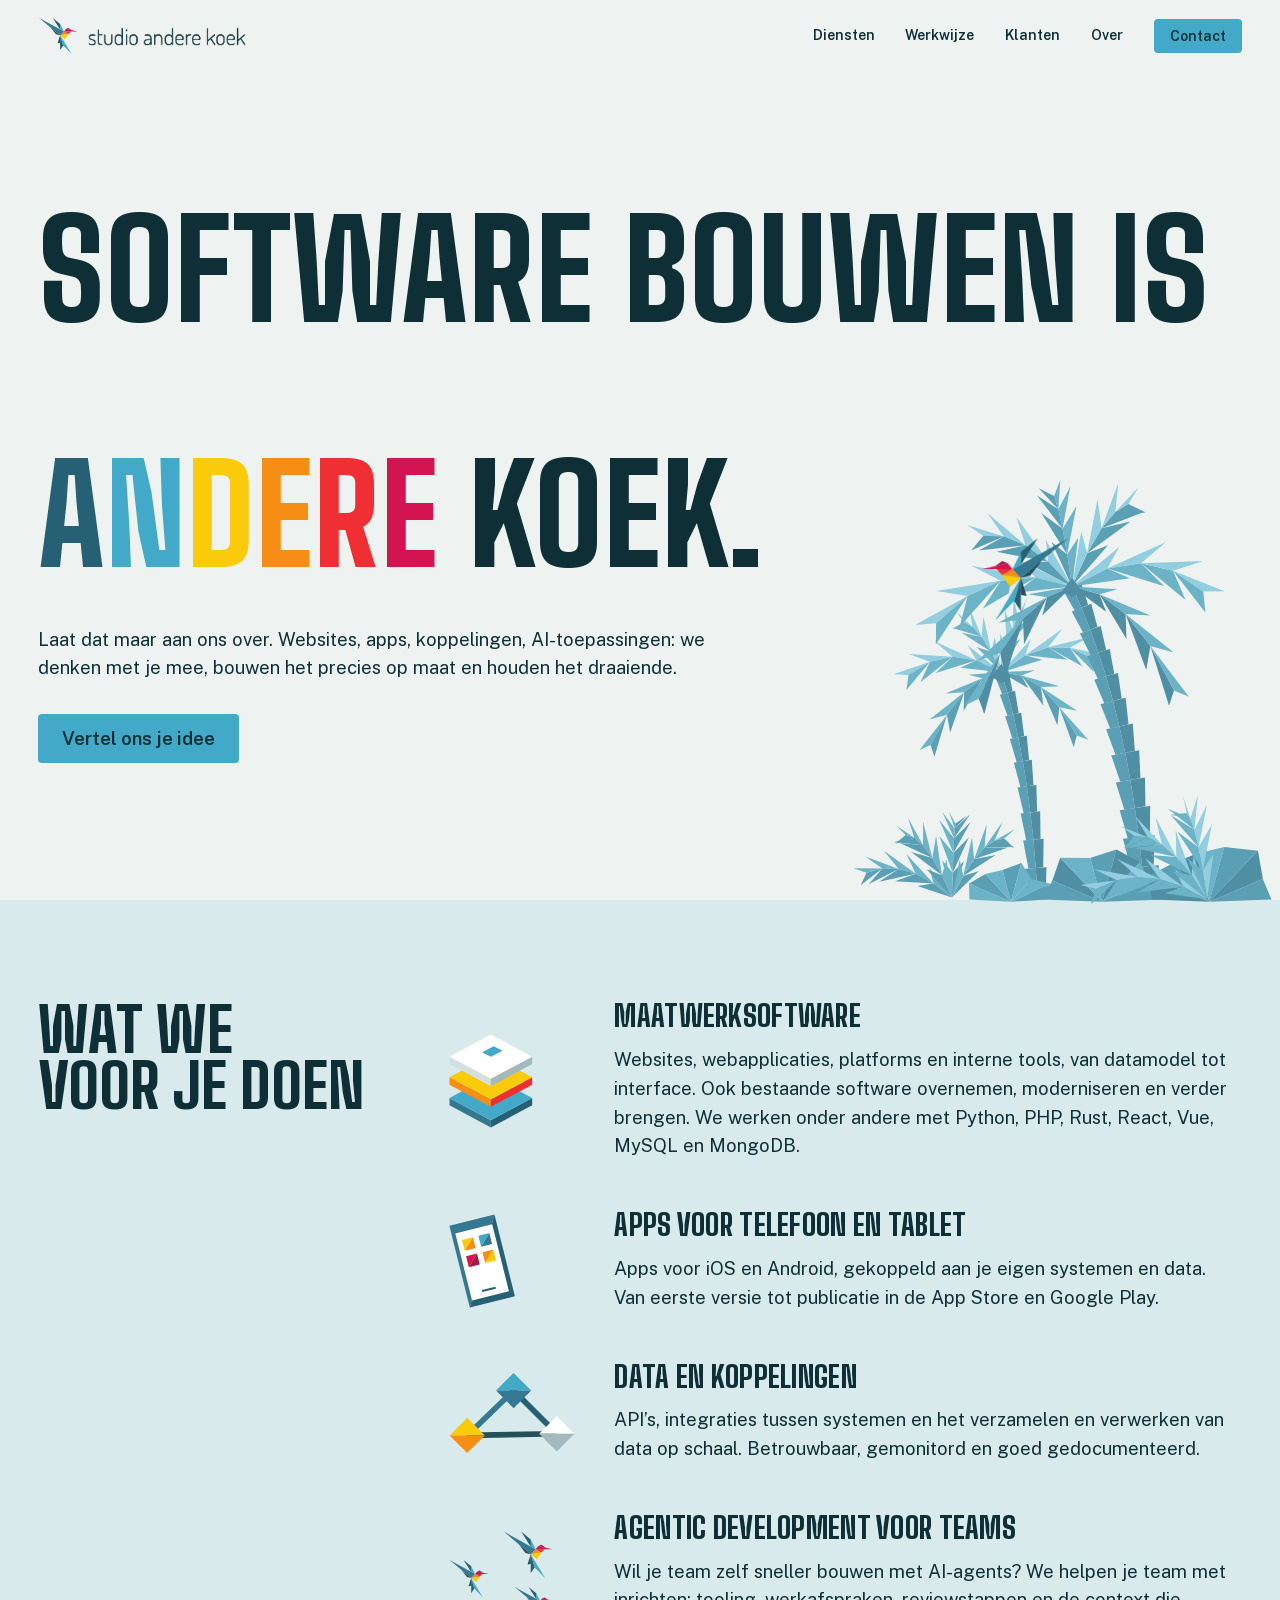
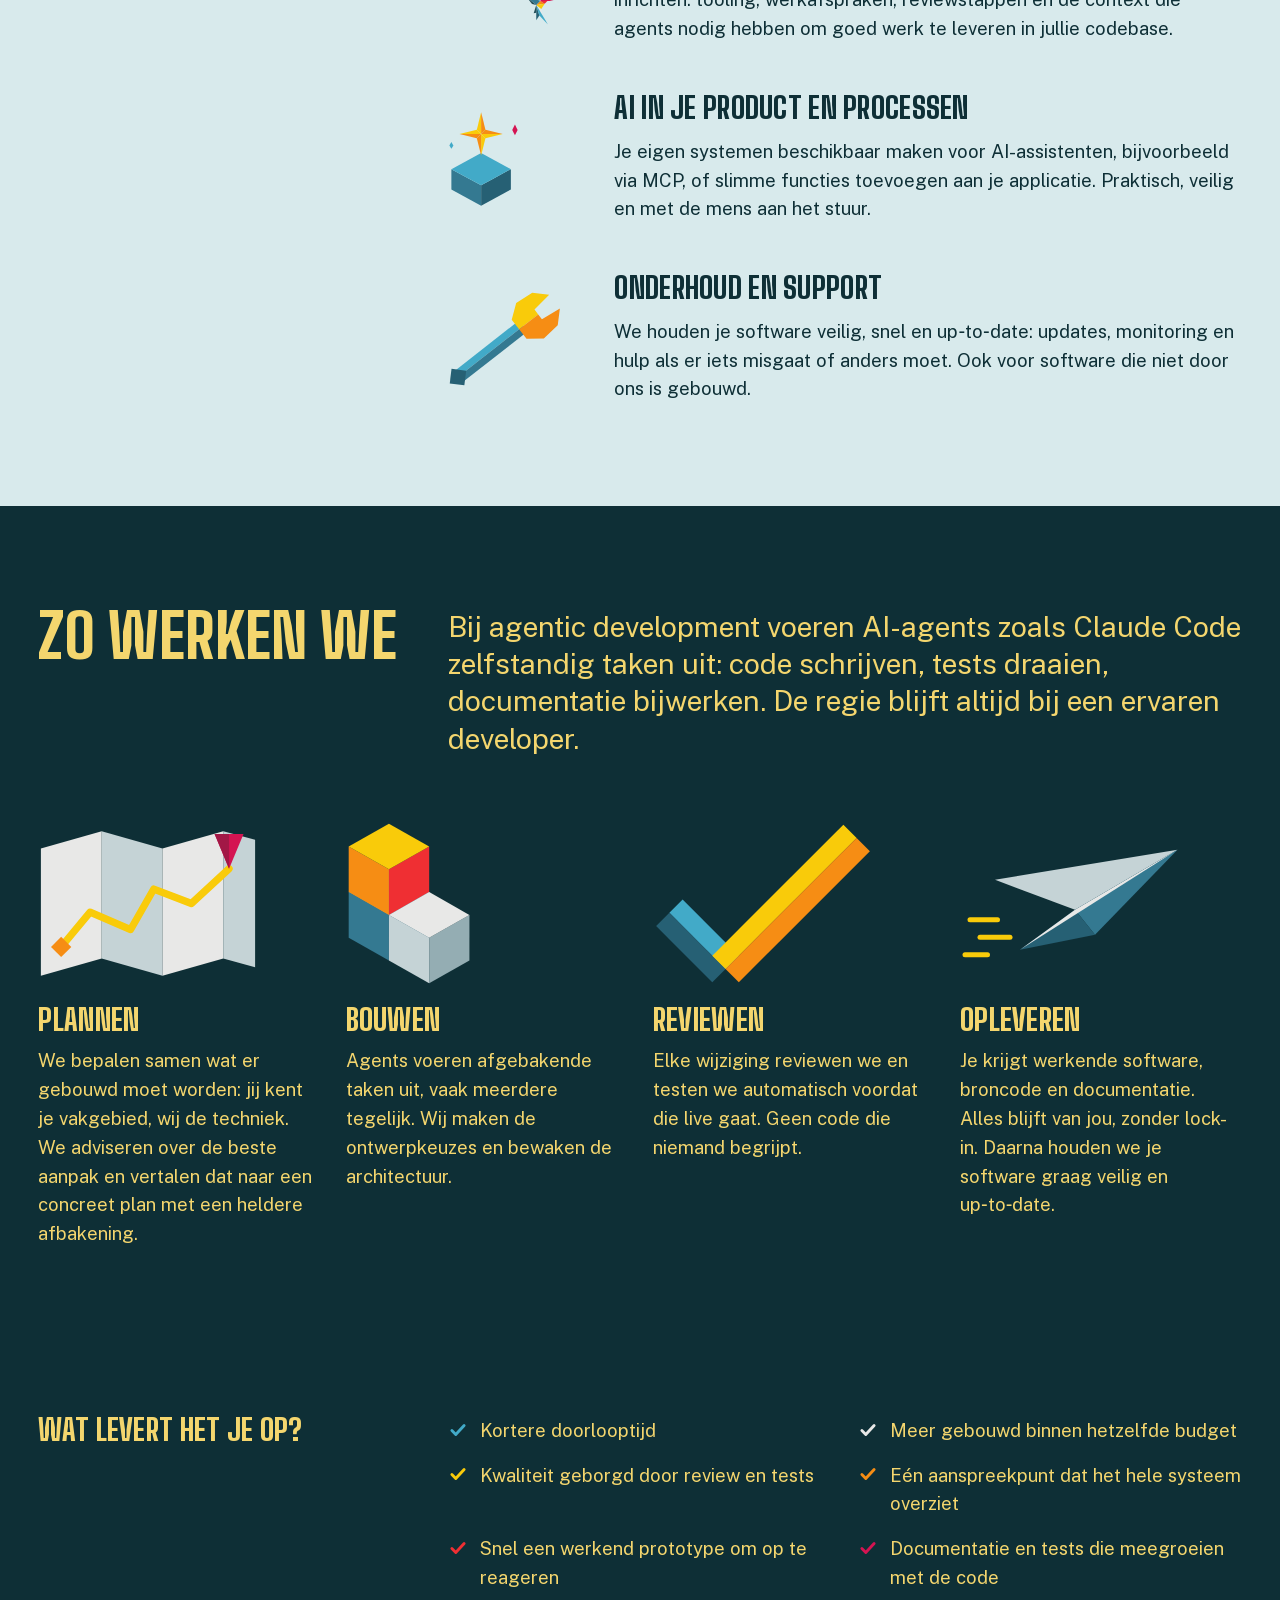
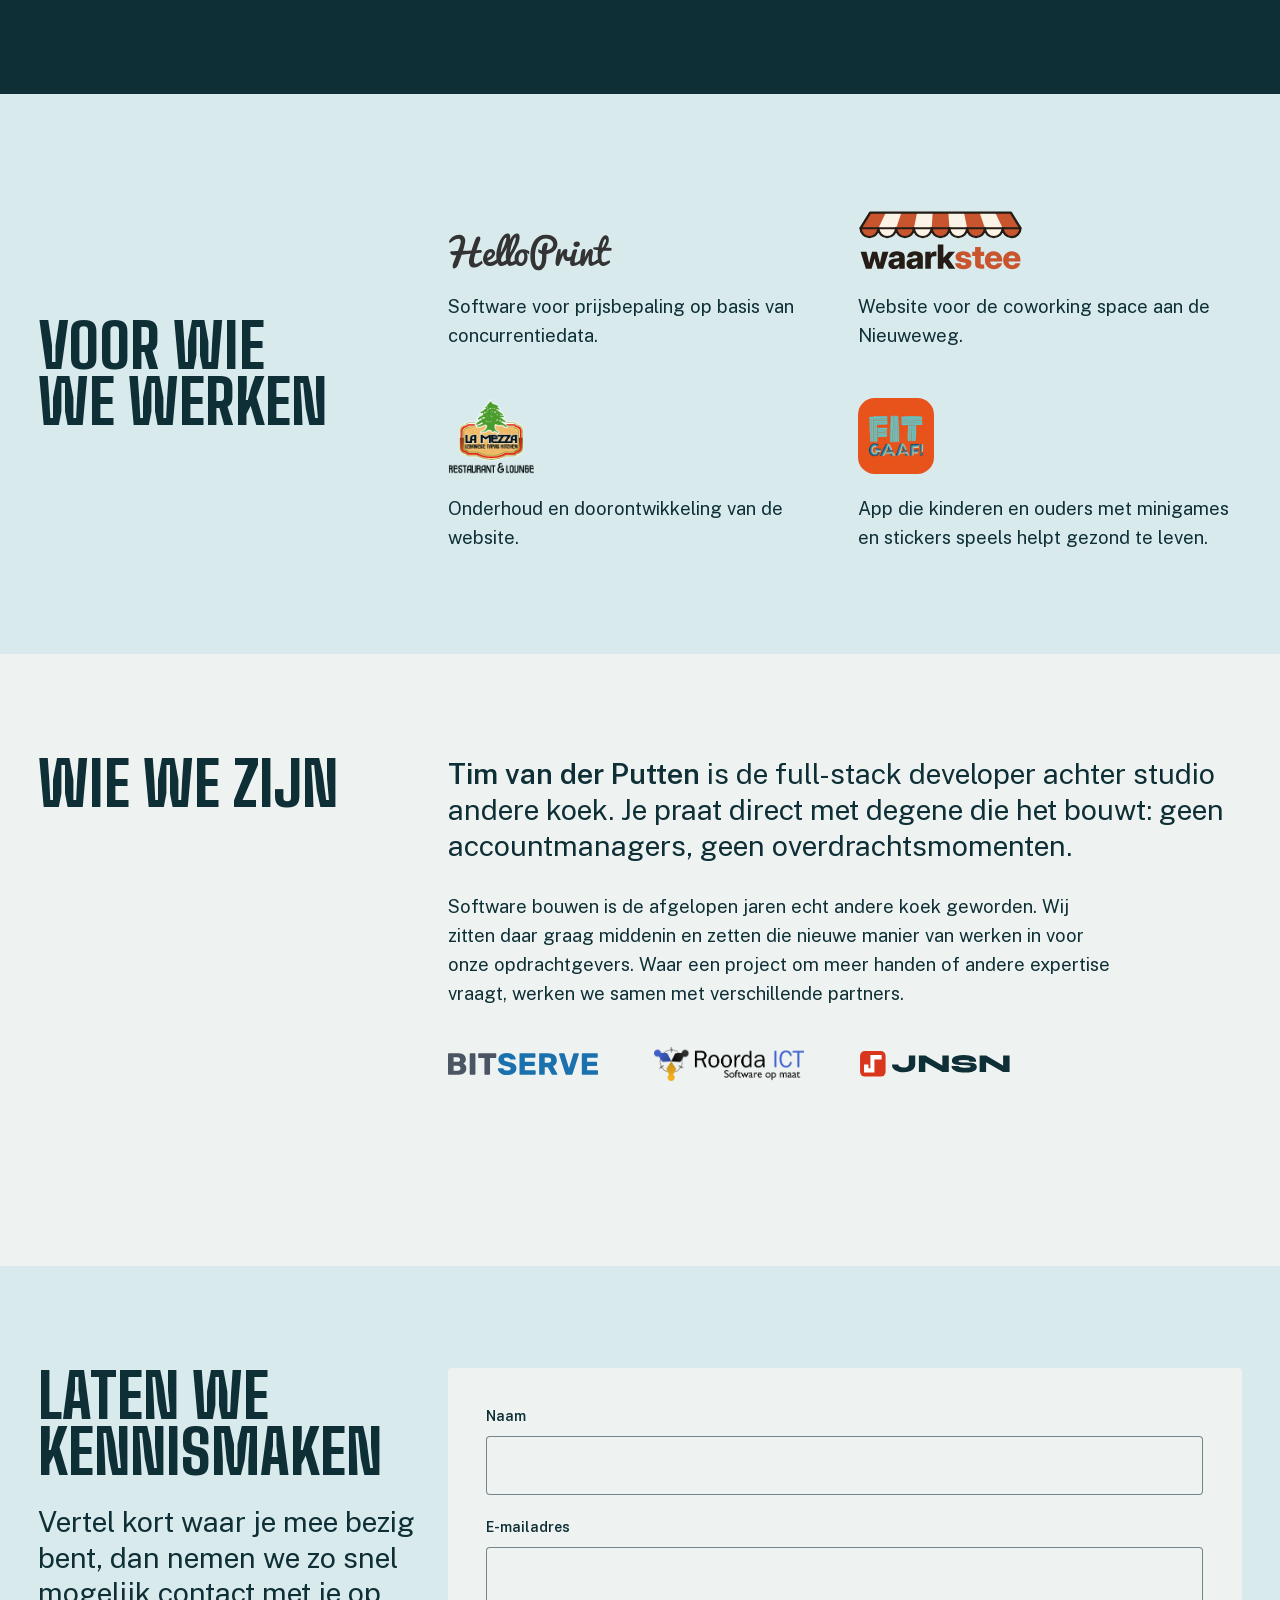
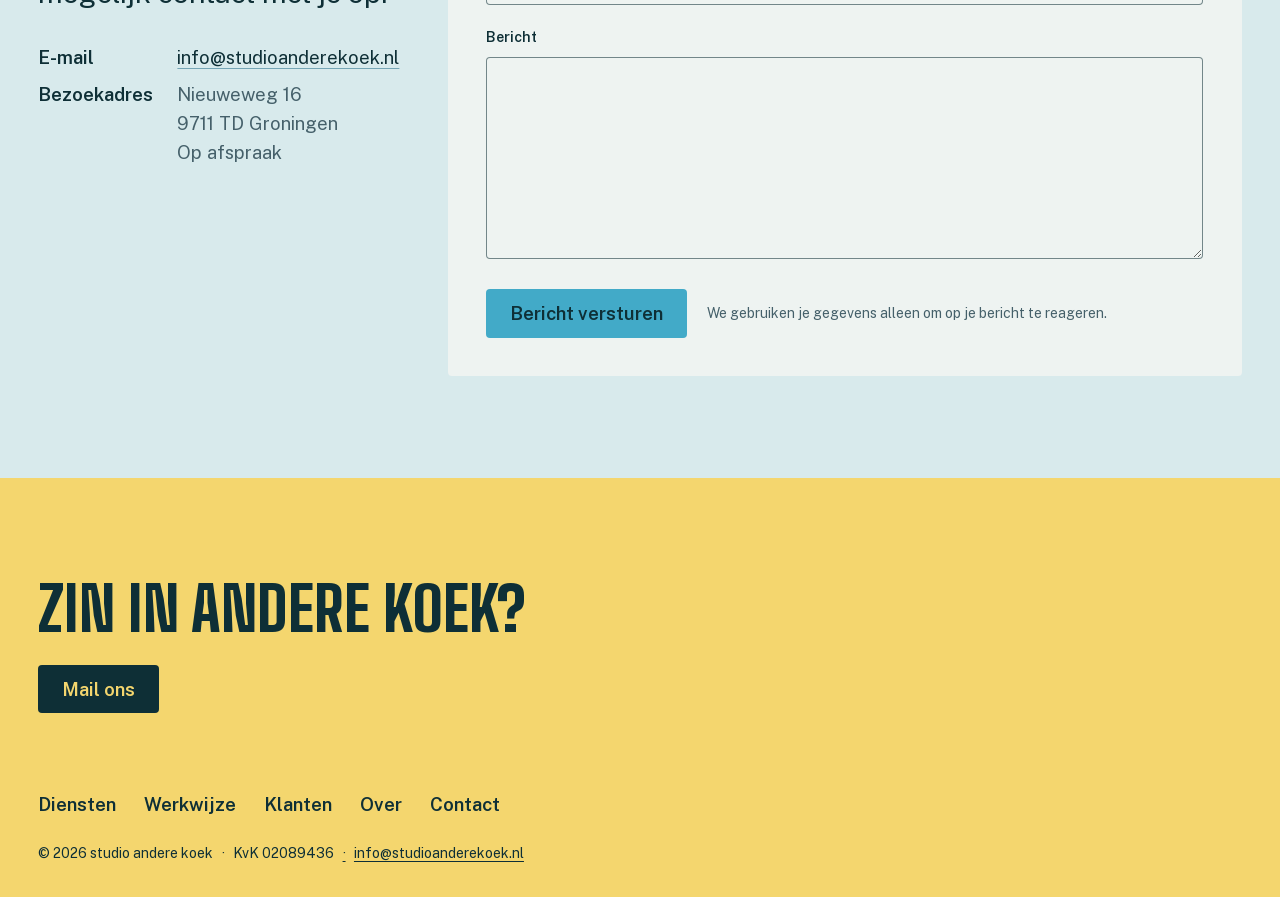
==== commit c20d5bc1: "Lancering op studioanderekoek.nl: CNAME, versiebalk en oude versie weg Co-Authored-By: Claude Opus 5" ====
--- a/index.html
+++ b/index.html
@@ -19,8 +19,6 @@
   <link rel="preload" href="fonts/big-shoulders-800.woff2" as="font" type="font/woff2" crossorigin>
   <link rel="preload" href="fonts/public-sans.woff2" as="font" type="font/woff2" crossorigin>
   <link rel="stylesheet" href="css/style.css">
-  <!-- TIJDELIJK: gekozen kleur uit de versiebalk (auto/licht/donker) vóór het tekenen toepassen -->
-  <script>try{var k=localStorage.getItem('sak-kleur');if(k==='donker')document.documentElement.setAttribute('data-theme','dark');else if(k==='licht')document.documentElement.setAttribute('data-theme','light')}catch(e){}</script>
   <script>document.documentElement.classList.add('js');setTimeout(function(){if(!window.motionReady)document.documentElement.classList.remove('js')},3000);</script>
 </head>
 <body>
@@ -54,7 +52,6 @@
     </p>
     <div class="actions" data-load style="--d:520ms">
       <a class="button" href="#contact">Vertel ons je idee</a>
-<!--      <a class="link" href="#diensten">Wat we voor je doen</a>-->
     </div>
     <!-- Origami-bosje in de blauwtinten van het logo; de kolibrie vliegt hier vandaan de zin in -->
     <div class="grove" aria-hidden="true"><svg viewBox="40 -20 380 382" preserveAspectRatio="xMaxYMax meet" aria-hidden="true" focusable="false"><g class="g-back"><g class="g-palm g-back"><polygon style="fill:var(--g2)" points="222.8,360.5 230,360 228.2,332.5 218.3,333.2"/><polygon style="fill:var(--g1)" points="230,360 237.2,359.5 238.2,331.9 228.2,332.5"/><polygon style="fill:var(--g2)" points="221.3,333.1 228.2,332.5 226,306.1 216.4,306.9"/><polygon style="fill:var(--g1)" points="228.2,332.5 235.1,331.9 235.5,305.3 226,306.1"/><polygon style="fill:var(--g2)" points="219.3,306.8 226,306.1 223.2,280.7 214.1,281.7"/><polygon style="fill:var(--g1)" points="226,306.1 232.6,305.4 232.3,279.7 223.2,280.7"/><polygon style="fill:var(--g2)" points="216.9,281.5 223.2,280.7 219.9,256.3 211.2,257.5"/><polygon style="fill:var(--g1)" points="223.2,280.7 229.5,279.8 228.7,255.1 219.9,256.3"/><polygon style="fill:var(--g2)" points="213.9,257.3 219.9,256.3 216.1,233 207.8,234.3"/><polygon style="fill:var(--g1)" points="219.9,256.3 226,255.3 224.5,231.6 216.1,233"/><polygon style="fill:var(--g2)" points="210.4,234.1 216.1,233 211.9,210.7 204,212.2"/><polygon style="fill:var(--g1)" points="216.1,233 221.9,231.9 219.8,209.1 211.9,210.7"/><polygon style="fill:var(--g2)" points="206.4,211.9 211.9,210.7 207.1,189.4 199.6,191.1"/><polygon style="fill:var(--g1)" points="211.9,210.7 217.3,209.4 214.6,187.7 207.1,189.4"/><polygon style="fill:var(--g2)" points="201.9,190.8 207.1,189.4 201.8,169.2 194.7,171"/><polygon style="fill:var(--g1)" points="207.1,189.4 212.2,188.1 208.8,167.3 201.8,169.2"/><polygon style="fill:var(--g2)" points="196.9,170.6 201.8,169.2 196,150 189.4,152"/><polygon style="fill:var(--g1)" points="201.8,169.2 206.6,167.7 202.6,148 196,150"/><g class="g-frond" style="--o:196px 150px;--d:-0.4s"><polygon style="fill:var(--g4)" points="196,150 164.5,124.6 172.8,138.8"/><polygon style="fill:var(--g3)" points="196,150 157.8,145.7 172.8,138.8"/><polygon style="fill:var(--g4)" points="172.8,138.8 134,121.3 150.6,135.5"/><polygon style="fill:var(--g3)" points="172.8,138.8 134.9,150.7 150.6,135.5"/><polygon style="fill:var(--g4)" points="150.6,135.5 109.6,132.9 129.5,140.1"/><polygon style="fill:var(--g3)" points="150.6,135.5 120.5,159.2 129.5,140.1"/><polygon style="fill:var(--g4)" points="129.5,140.1 95.4,151.9 109.5,152.5"/><polygon style="fill:var(--g3)" points="129.5,140.1 107.6,166.6 109.5,152.5"/></g><g class="g-frond" style="--o:196px 150px;--d:-1.7s"><polygon style="fill:var(--g4)" points="196,150 189.9,117 186.6,130.9"/><polygon style="fill:var(--g3)" points="196,150 173.1,126.3 186.6,130.9"/><polygon style="fill:var(--g4)" points="186.6,130.9 179.4,97.9 177.6,116.8"/><polygon style="fill:var(--g3)" points="186.6,130.9 159,113.2 177.6,116.8"/><polygon style="fill:var(--g4)" points="177.6,116.8 166.3,89.5 169.1,107.6"/><polygon style="fill:var(--g3)" points="177.6,116.8 150.8,108.7 169.1,107.6"/><polygon style="fill:var(--g4)" points="169.1,107.6 154,93.2 161,103.4"/><polygon style="fill:var(--g3)" points="169.1,107.6 150.3,109.4 161,103.4"/></g><g class="g-frond" style="--o:196px 150px;--d:-3.0s"><polygon style="fill:var(--g3)" points="196,150 213.4,119 201.4,126.8"/><polygon style="fill:var(--g4)" points="196,150 194.8,114.1 201.4,126.8"/><polygon style="fill:var(--g3)" points="201.4,126.8 223.3,100.5 206.6,109.5"/><polygon style="fill:var(--g4)" points="201.4,126.8 199.2,92 206.6,109.5"/><polygon style="fill:var(--g3)" points="206.6,109.5 229,92.4 211.5,98.1"/><polygon style="fill:var(--g4)" points="206.6,109.5 207.5,80.2 211.5,98.1"/><polygon style="fill:var(--g3)" points="211.5,98.1 228.2,95.3 216.2,92.7"/><polygon style="fill:var(--g4)" points="211.5,98.1 220,80.9 216.2,92.7"/></g><g class="g-frond" style="--o:196px 150px;--d:-4.3s"><polygon style="fill:var(--g3)" points="196,150 234.3,138.2 218.3,134.2"/><polygon style="fill:var(--g4)" points="196,150 223.8,118.7 218.3,134.2"/><polygon style="fill:var(--g3)" points="218.3,134.2 258,138.4 239.6,126.6"/><polygon style="fill:var(--g4)" points="218.3,134.2 253.2,109.4 239.6,126.6"/><polygon style="fill:var(--g3)" points="239.6,126.6 271.8,144.7 259.9,127.2"/><polygon style="fill:var(--g4)" points="239.6,126.6 278.4,117 259.9,127.2"/><polygon style="fill:var(--g3)" points="259.9,127.2 282.4,149.8 279.1,136"/><polygon style="fill:var(--g4)" points="259.9,127.2 293.2,134 279.1,136"/></g><g class="g-frond" style="--o:196px 150px;--d:-5.6s"><polygon style="fill:var(--g3)" points="196,150 165.5,152.3 178.3,155.5"/><polygon style="fill:var(--g2)" points="196,150 174,167.9 178.3,155.5"/><polygon style="fill:var(--g3)" points="178.3,155.5 144,169.8 161.5,168.7"/><polygon style="fill:var(--g2)" points="178.3,155.5 160.9,186.2 161.5,168.7"/><polygon style="fill:var(--g3)" points="161.5,168.7 129.1,194 145.4,189.5"/><polygon style="fill:var(--g2)" points="161.5,168.7 148.3,206.2 145.4,189.5"/><polygon style="fill:var(--g3)" points="145.4,189.5 119.8,222.4 130.2,217.9"/><polygon style="fill:var(--g2)" points="145.4,189.5 133.6,228.8 130.2,217.9"/></g><g class="g-frond" style="--o:196px 150px;--d:-6.9s"><polygon style="fill:var(--g2)" points="196,150 221,164.7 214.9,153"/><polygon style="fill:var(--g3)" points="196,150 227.2,148.1 214.9,153"/><polygon style="fill:var(--g2)" points="214.9,153 235.3,181.1 233,163.8"/><polygon style="fill:var(--g3)" points="214.9,153 250.4,163.1 233,163.8"/><polygon style="fill:var(--g2)" points="233,163.8 248.4,199.3 250.1,182.5"/><polygon style="fill:var(--g3)" points="233,163.8 266.7,185.8 250.1,182.5"/><polygon style="fill:var(--g2)" points="250.1,182.5 263.6,220 266.4,209"/><polygon style="fill:var(--g3)" points="250.1,182.5 277.1,212.9 266.4,209"/></g><polygon style="fill:var(--g1)" points="187,154 196,142 205,154 196,160"/></g></g><g class="g-palm g-main"><polygon style="fill:var(--g2)" points="318.8,361 330,360 327.4,331.4 312,332.8"/><polygon style="fill:var(--g1)" points="330,360 341.2,359 342.9,330 327.4,331.4"/><polygon style="fill:var(--g2)" points="316.7,332.6 327.4,331.4 324.3,303.6 309.5,305.3"/><polygon style="fill:var(--g1)" points="327.4,331.4 338.2,330.2 339.2,301.9 324.3,303.6"/><polygon style="fill:var(--g2)" points="314,305 324.3,303.6 320.6,276.6 306.4,278.6"/><polygon style="fill:var(--g1)" points="324.3,303.6 334.6,302.2 334.9,274.7 320.6,276.6"/><polygon style="fill:var(--g2)" points="310.8,278.2 320.6,276.6 316.4,250.4 302.8,252.7"/><polygon style="fill:var(--g1)" points="320.6,276.6 330.5,275 330,248.2 316.4,250.4"/><polygon style="fill:var(--g2)" points="307,252.2 316.4,250.4 311.6,225.1 298.6,227.5"/><polygon style="fill:var(--g1)" points="316.4,250.4 325.8,248.7 324.6,222.6 311.6,225.1"/><polygon style="fill:var(--g2)" points="302.6,227 311.6,225.1 306.2,200.5 293.8,203.2"/><polygon style="fill:var(--g1)" points="311.6,225.1 320.6,223.1 318.6,197.8 306.2,200.5"/><polygon style="fill:var(--g2)" points="297.7,202.6 306.2,200.5 300.2,176.7 288.5,179.7"/><polygon style="fill:var(--g1)" points="306.2,200.5 314.7,198.4 312,173.8 300.2,176.7"/><polygon style="fill:var(--g2)" points="292.2,179 300.2,176.7 293.7,153.8 282.7,156.9"/><polygon style="fill:var(--g1)" points="300.2,176.7 308.3,174.4 304.8,150.6 293.7,153.8"/><polygon style="fill:var(--g2)" points="286.1,156.2 293.7,153.8 286.6,131.6 276.2,135"/><polygon style="fill:var(--g1)" points="293.7,153.8 301.4,151.3 297.1,128.3 286.6,131.6"/><polygon style="fill:var(--g2)" points="279.5,134.2 286.6,131.6 279,110.3 269.3,113.8"/><polygon style="fill:var(--g1)" points="286.6,131.6 293.8,129.1 288.7,106.8 279,110.3"/><polygon style="fill:var(--g2)" points="272.3,113 279,110.3 270.8,89.7 261.7,93.4"/><polygon style="fill:var(--g1)" points="279,110.3 285.7,107.6 279.9,86.1 270.8,89.7"/><polygon style="fill:var(--g2)" points="264.6,92.5 270.8,89.7 262,70 253.6,73.7"/><polygon style="fill:var(--g1)" points="270.8,89.7 277,87 270.4,66.3 262,70"/><g class="g-frond" style="--o:262px 70px;--d:-0.0s"><polygon style="fill:var(--g4)" points="262,70 212.2,44.9 227.9,61.7"/><polygon style="fill:var(--g3)" points="262,70 209.7,75.8 227.9,61.7"/><polygon style="fill:var(--g4)" points="227.9,61.7 168.2,50.7 195.5,64.7"/><polygon style="fill:var(--g3)" points="227.9,61.7 178.9,90.5 195.5,64.7"/><polygon style="fill:var(--g4)" points="195.5,64.7 135.3,74.2 164.6,78.8"/><polygon style="fill:var(--g3)" points="195.5,64.7 157.2,107.5 164.6,78.8"/><polygon style="fill:var(--g4)" points="164.6,78.8 115.4,105.9 135.2,104.2"/><polygon style="fill:var(--g3)" points="164.6,78.8 135,124.1 135.2,104.2"/></g><g class="g-frond" style="--o:262px 70px;--d:-1.3s"><polygon style="fill:var(--g4)" points="262,70 237.5,26.3 239.8,47"/><polygon style="fill:var(--g2)" points="262,70 218.9,47.3 239.8,47"/><polygon style="fill:var(--g4)" points="239.8,47 210.1,5.1 218.6,31.5"/><polygon style="fill:var(--g2)" points="239.8,47 191.5,37.5 218.6,31.5"/><polygon style="fill:var(--g4)" points="218.6,31.5 183,1.4 198.4,23.3"/><polygon style="fill:var(--g2)" points="218.6,31.5 175.1,36.5 198.4,23.3"/><polygon style="fill:var(--g4)" points="198.4,23.3 164.3,12.6 179.3,22.6"/><polygon style="fill:var(--g2)" points="198.4,23.3 167.9,36.5 179.3,22.6"/></g><g class="g-frond" style="--o:262px 70px;--d:-2.6s"><polygon style="fill:var(--g3)" points="262,70 267.7,24.5 257.5,40.2"/><polygon style="fill:var(--g2)" points="262,70 242.9,28.6 257.5,40.2"/><polygon style="fill:var(--g3)" points="257.5,40.2 266.1,-5.1 253.2,16.1"/><polygon style="fill:var(--g2)" points="257.5,40.2 233.3,1.4 253.2,16.1"/><polygon style="fill:var(--g3)" points="253.2,16.1 260.4,-23.3 249.2,-2.1"/><polygon style="fill:var(--g2)" points="253.2,16.1 229.1,-15.2 249.2,-2.1"/><polygon style="fill:var(--g3)" points="249.2,-2.1 251.1,-29.6 245.3,-14.5"/><polygon style="fill:var(--g2)" points="249.2,-2.1 230.9,-21.7 245.3,-14.5"/></g><g class="g-frond" style="--o:262px 70px;--d:-3.9s"><polygon style="fill:var(--g2)" points="262,70 295.6,31.5 276.1,38.9"/><polygon style="fill:var(--g4)" points="262,70 270.6,18.8 276.1,38.9"/><polygon style="fill:var(--g2)" points="276.1,38.9 316.5,9.3 289.6,15.7"/><polygon style="fill:var(--g4)" points="276.1,38.9 285.8,-11.7 289.6,15.7"/><polygon style="fill:var(--g2)" points="289.6,15.7 329.2,0.5 302.4,0.5"/><polygon style="fill:var(--g4)" points="289.6,15.7 305,-26.2 302.4,0.5"/><polygon style="fill:var(--g2)" points="302.4,0.5 330.8,0.9 314.6,-6.9"/><polygon style="fill:var(--g4)" points="302.4,0.5 323.8,-22.3 314.6,-6.9"/></g><g class="g-frond" style="--o:262px 70px;--d:-5.2s"><polygon style="fill:var(--g3)" points="262,70 316,62.4 294.9,53.2"/><polygon style="fill:var(--g4)" points="262,70 306.1,33 294.9,53.2"/><polygon style="fill:var(--g3)" points="294.9,53.2 348.1,69.7 326.3,48.3"/><polygon style="fill:var(--g4)" points="294.9,53.2 349.7,28.6 326.3,48.3"/><polygon style="fill:var(--g3)" points="326.3,48.3 367.9,82.6 356.1,55.4"/><polygon style="fill:var(--g4)" points="326.3,48.3 384.3,46.3 356.1,55.4"/><polygon style="fill:var(--g3)" points="356.1,55.4 386.4,94.3 384.4,74.6"/><polygon style="fill:var(--g4)" points="356.1,55.4 404.3,74.5 384.4,74.6"/></g><g class="g-frond" style="--o:262px 70px;--d:-6.5s"><polygon style="fill:var(--g3)" points="262,70 221.2,77.3 238.6,79.9"/><polygon style="fill:var(--g1)" points="262,70 234.4,96.9 238.6,79.9"/><polygon style="fill:var(--g3)" points="238.6,79.9 193.2,103.8 216.3,100.6"/><polygon style="fill:var(--g1)" points="238.6,79.9 217.3,123.9 216.3,100.6"/><polygon style="fill:var(--g3)" points="216.3,100.6 173.7,139.3 195.1,132.1"/><polygon style="fill:var(--g1)" points="216.3,100.6 200.2,154.1 195.1,132.1"/><polygon style="fill:var(--g3)" points="195.1,132.1 161.3,181.1 175,174.6"/><polygon style="fill:var(--g1)" points="195.1,132.1 180.2,188.8 175,174.6"/></g><g class="g-frond" style="--o:262px 70px;--d:-7.8s"><polygon style="fill:var(--g1)" points="262,70 293.7,93.6 287.6,77.2"/><polygon style="fill:var(--g3)" points="262,70 304.5,72.6 287.6,77.2"/><polygon style="fill:var(--g1)" points="287.6,77.2 312.8,119 311.9,95.7"/><polygon style="fill:var(--g3)" points="287.6,77.2 335.2,97.1 311.9,95.7"/><polygon style="fill:var(--g1)" points="311.9,95.7 331.2,147.9 335.1,125.6"/><polygon style="fill:var(--g3)" points="311.9,95.7 356.9,131.6 335.1,125.6"/><polygon style="fill:var(--g1)" points="335.1,125.6 352.5,181.3 357.1,166.9"/><polygon style="fill:var(--g3)" points="335.1,125.6 371,172.8 357.1,166.9"/></g><polygon style="fill:var(--g1)" points="253,74 262,62 271,74 262,80"/></g><g class="g-front"><polygon style="fill:var(--g3)" points="150,360 128.9,332.1 132.8,346.9"/><polygon style="fill:var(--g2)" points="150,360 117.7,349.3 132.8,346.9"/><polygon style="fill:var(--g3)" points="132.8,346.9 107.5,319.4 116.2,338"/><polygon style="fill:var(--g2)" points="132.8,346.9 96.9,344.9 116.2,338"/><polygon style="fill:var(--g3)" points="116.2,338 86.6,316.4 100.3,333.4"/><polygon style="fill:var(--g2)" points="116.2,338 82,345.4 100.3,333.4"/><polygon style="fill:var(--g3)" points="100.3,333.4 69.2,321.8 85,333.1"/><polygon style="fill:var(--g2)" points="100.3,333.4 72.3,347.7 85,333.1"/><polygon style="fill:var(--g3)" points="85,333.1 58.2,332.7 70.3,337"/><polygon style="fill:var(--g2)" points="85,333.1 64.9,348.6 70.3,337"/><polygon style="fill:var(--g3)" points="150,360 144.9,324.6 140.7,339.3"/><polygon style="fill:var(--g2)" points="150,360 126.4,333.7 140.7,339.3"/><polygon style="fill:var(--g3)" points="140.7,339.3 135.2,302.8 131.7,323.1"/><polygon style="fill:var(--g2)" points="140.7,339.3 111.9,317.6 131.7,323.1"/><polygon style="fill:var(--g3)" points="131.7,323.1 123.1,289.6 123,311.4"/><polygon style="fill:var(--g2)" points="131.7,323.1 101.3,309.3 123,311.4"/><polygon style="fill:var(--g3)" points="123,311.4 109.1,285.8 114.8,304.3"/><polygon style="fill:var(--g2)" points="123,311.4 95.8,308.2 114.8,304.3"/><polygon style="fill:var(--g3)" points="114.8,304.3 97.7,292.7 106.8,301.8"/><polygon style="fill:var(--g2)" points="114.8,304.3 96.9,309.9 106.8,301.8"/><polygon style="fill:var(--g2)" points="150,360 161.3,326 150.7,336.9"/><polygon style="fill:var(--g3)" points="150,360 140.8,325.3 150.7,336.9"/><polygon style="fill:var(--g2)" points="150.7,336.9 165.8,303.9 151.4,318.5"/><polygon style="fill:var(--g3)" points="150.7,336.9 138.2,302.8 151.4,318.5"/><polygon style="fill:var(--g2)" points="151.4,318.5 167.6,289.4 152,304.7"/><polygon style="fill:var(--g3)" points="151.4,318.5 138.2,287.8 152,304.7"/><polygon style="fill:var(--g2)" points="152,304.7 166.9,282.4 152.6,295.6"/><polygon style="fill:var(--g3)" points="152,304.7 140.9,280.1 152.6,295.6"/><polygon style="fill:var(--g2)" points="152.6,295.6 163.9,283.9 153.2,291.1"/><polygon style="fill:var(--g3)" points="152.6,295.6 147.1,279.7 153.2,291.1"/><polygon style="fill:var(--g2)" points="150,360 175.1,335.3 160.5,339.9"/><polygon style="fill:var(--g3)" points="150,360 157.3,325 160.5,339.9"/><polygon style="fill:var(--g2)" points="160.5,339.9 190.8,320.5 170.7,324.4"/><polygon style="fill:var(--g3)" points="160.5,339.9 168.7,304 170.7,324.4"/><polygon style="fill:var(--g2)" points="170.7,324.4 202.3,313.3 180.4,313.4"/><polygon style="fill:var(--g3)" points="170.7,324.4 182.4,291.7 180.4,313.4"/><polygon style="fill:var(--g2)" points="180.4,313.4 208.3,312.8 189.8,306.9"/><polygon style="fill:var(--g3)" points="180.4,313.4 197.4,289.1 189.8,306.9"/><polygon style="fill:var(--g2)" points="189.8,306.9 208.1,313.8 198.8,305"/><polygon style="fill:var(--g3)" points="189.8,306.9 208.4,296.6 198.8,305"/><polygon style="fill:var(--g2)" points="290,364 234.7,362 243.7,344.2"/><polygon style="fill:var(--g1)" points="290,364 243.7,344.2 251,322.9"/><polygon style="fill:var(--g3)" points="290,364 251,322.9 279,323.3"/><polygon style="fill:var(--g2)" points="290,364 279,323.3 303.4,315.2"/><polygon style="fill:var(--g1)" points="290,364 303.4,315.2 325,326.9"/><polygon style="fill:var(--g3)" points="290,364 325,326.9 334.4,344.9"/><polygon style="fill:var(--g2)" points="290,364 334.4,344.9 349.4,362"/><polygon style="fill:var(--g1)" points="390,364 336.6,362 333.1,340.1"/><polygon style="fill:var(--g2)" points="390,364 333.1,340.1 356.2,328.1"/><polygon style="fill:var(--g1)" points="390,364 356.2,328.1 377.8,319.3"/><polygon style="fill:var(--g3)" points="390,364 377.8,319.3 404,312.9"/><polygon style="fill:var(--g2)" points="390,364 404,312.9 435.4,316.5"/><polygon style="fill:var(--g1)" points="390,364 435.4,316.5 440,342.7"/><polygon style="fill:var(--g2)" points="390,364 440,342.7 448,362"/><polygon style="fill:var(--g4)" points="388,362 358.1,333.4 365.7,350"/><polygon style="fill:var(--g3)" points="388,362 348.4,356 365.7,350"/><polygon style="fill:var(--g4)" points="365.7,350 329.9,323.1 344.2,343.1"/><polygon style="fill:var(--g3)" points="365.7,350 323,355.4 344.2,343.1"/><polygon style="fill:var(--g4)" points="344.2,343.1 303.8,323.9 323.5,341"/><polygon style="fill:var(--g3)" points="344.2,343.1 304.6,359 323.5,341"/><polygon style="fill:var(--g4)" points="323.5,341 282.9,333.6 303.7,344"/><polygon style="fill:var(--g3)" points="323.5,341 291.3,363.6 303.7,344"/><polygon style="fill:var(--g4)" points="303.7,344 269.7,348.3 284.6,351.9"/><polygon style="fill:var(--g3)" points="303.7,344 279.7,366.4 284.6,351.9"/><polygon style="fill:var(--g4)" points="388,362 375.4,321.3 373.4,339.4"/><polygon style="fill:var(--g3)" points="388,362 355.5,335.7 373.4,339.4"/><polygon style="fill:var(--g4)" points="373.4,339.4 358.7,297.7 359.3,322.3"/><polygon style="fill:var(--g3)" points="373.4,339.4 334.8,320.5 359.3,322.3"/><polygon style="fill:var(--g4)" points="359.3,322.3 339.8,285 345.7,310.4"/><polygon style="fill:var(--g3)" points="359.3,322.3 319.9,313.9 345.7,310.4"/><polygon style="fill:var(--g4)" points="345.7,310.4 320.8,284.1 332.7,303.9"/><polygon style="fill:var(--g3)" points="345.7,310.4 311.8,314 332.7,303.9"/><polygon style="fill:var(--g4)" points="332.7,303.9 307.8,293.9 320.3,302.8"/><polygon style="fill:var(--g3)" points="332.7,303.9 310.2,314.4 320.3,302.8"/><polygon style="fill:var(--g4)" points="388,362 393.8,319.4 383.9,334.8"/><polygon style="fill:var(--g3)" points="388,362 369.6,323.5 383.9,334.8"/><polygon style="fill:var(--g4)" points="383.9,334.8 392.4,292 379.9,313.1"/><polygon style="fill:var(--g3)" points="383.9,334.8 360.1,298.6 379.9,313.1"/><polygon style="fill:var(--g4)" points="379.9,313.1 387.8,273.6 376.1,296.9"/><polygon style="fill:var(--g3)" points="379.9,313.1 354,283 376.1,296.9"/><polygon style="fill:var(--g4)" points="376.1,296.9 379.5,264.2 372.4,286.3"/><polygon style="fill:var(--g3)" points="376.1,296.9 351.1,277.1 372.4,286.3"/><polygon style="fill:var(--g4)" points="372.4,286.3 365.7,266.1 368.9,281.2"/><polygon style="fill:var(--g3)" points="372.4,286.3 353.6,282.9 368.9,281.2"/><polygon style="fill:var(--g3)" points="205,364 166.2,362 166,347"/><polygon style="fill:var(--g2)" points="205,364 166,347 181.3,338.2"/><polygon style="fill:var(--g3)" points="205,364 181.3,338.2 197.1,334.3"/><polygon style="fill:var(--g2)" points="205,364 197.1,334.3 214.7,327.9"/><polygon style="fill:var(--g3)" points="205,364 214.7,327.9 224.1,342.8"/><polygon style="fill:var(--g3)" points="205,364 224.1,342.8 242.9,347.4"/><polygon style="fill:var(--g2)" points="205,364 242.9,347.4 239.1,362"/></g></svg><span class="perch perch-grove" data-perch aria-hidden="true"></span></div>
@@ -282,8 +279,6 @@
   <g class="b-tail"><polygon fill="#266174" points="17.71,14.93 17.71,26.84 20.15,23.18"/><polygon fill="#42abc8" points="17.71,14.93 20.15,23.18 26.93,30.23"/><polygon fill="#24505a" points="15.69,21.38 17.71,21.01 17.71,14.93"/></g>
 </svg></div></div></div>
 <script src="js/main.js" defer></script>
-<!-- TIJDELIJK: versiekeuze, verwijderen vóór lancering -->
-<script src="versiebalk.js" defer></script>
 <!-- Bezoekersteller: GoatCounter (cookievrij, geen banner nodig). Telt niet op localhost. -->
 <script data-goatcounter="https://studioanderekoek.goatcounter.com/count" async src="https://gc.zgo.at/count.js"></script>
 
